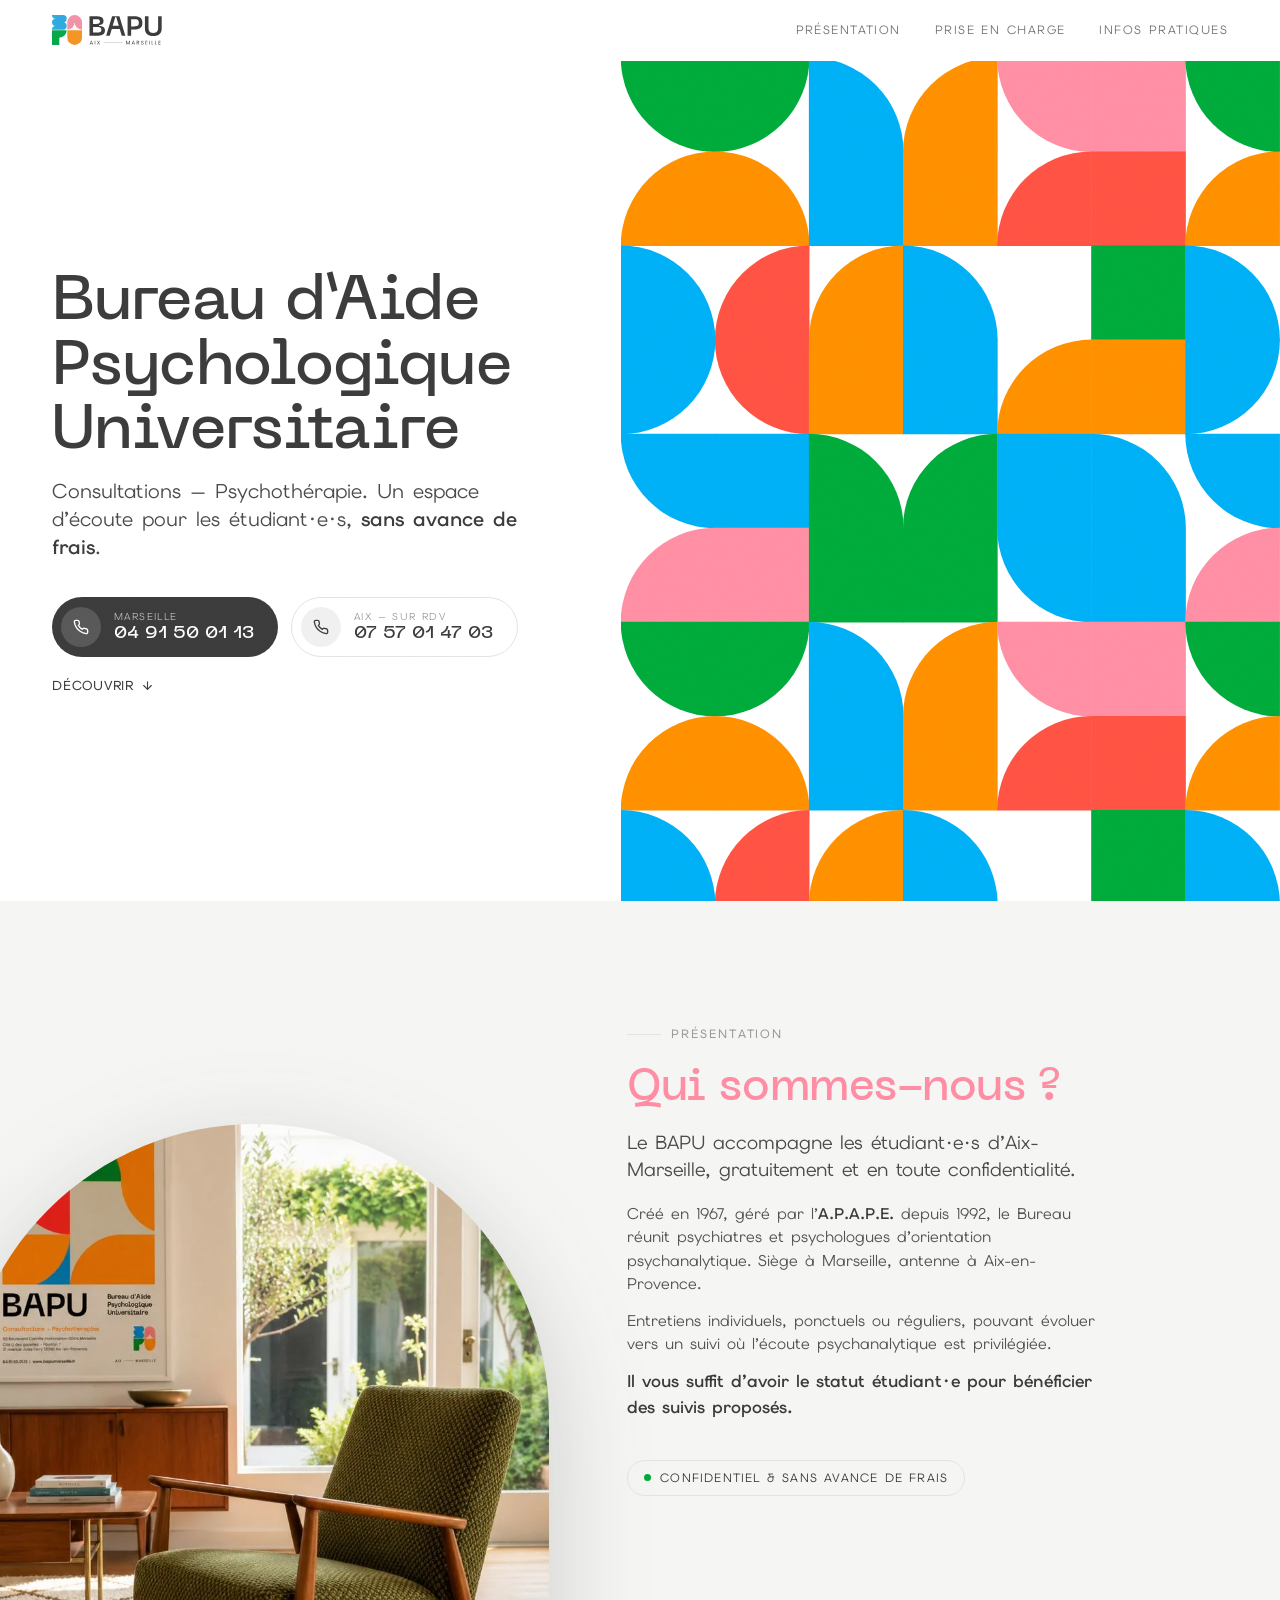
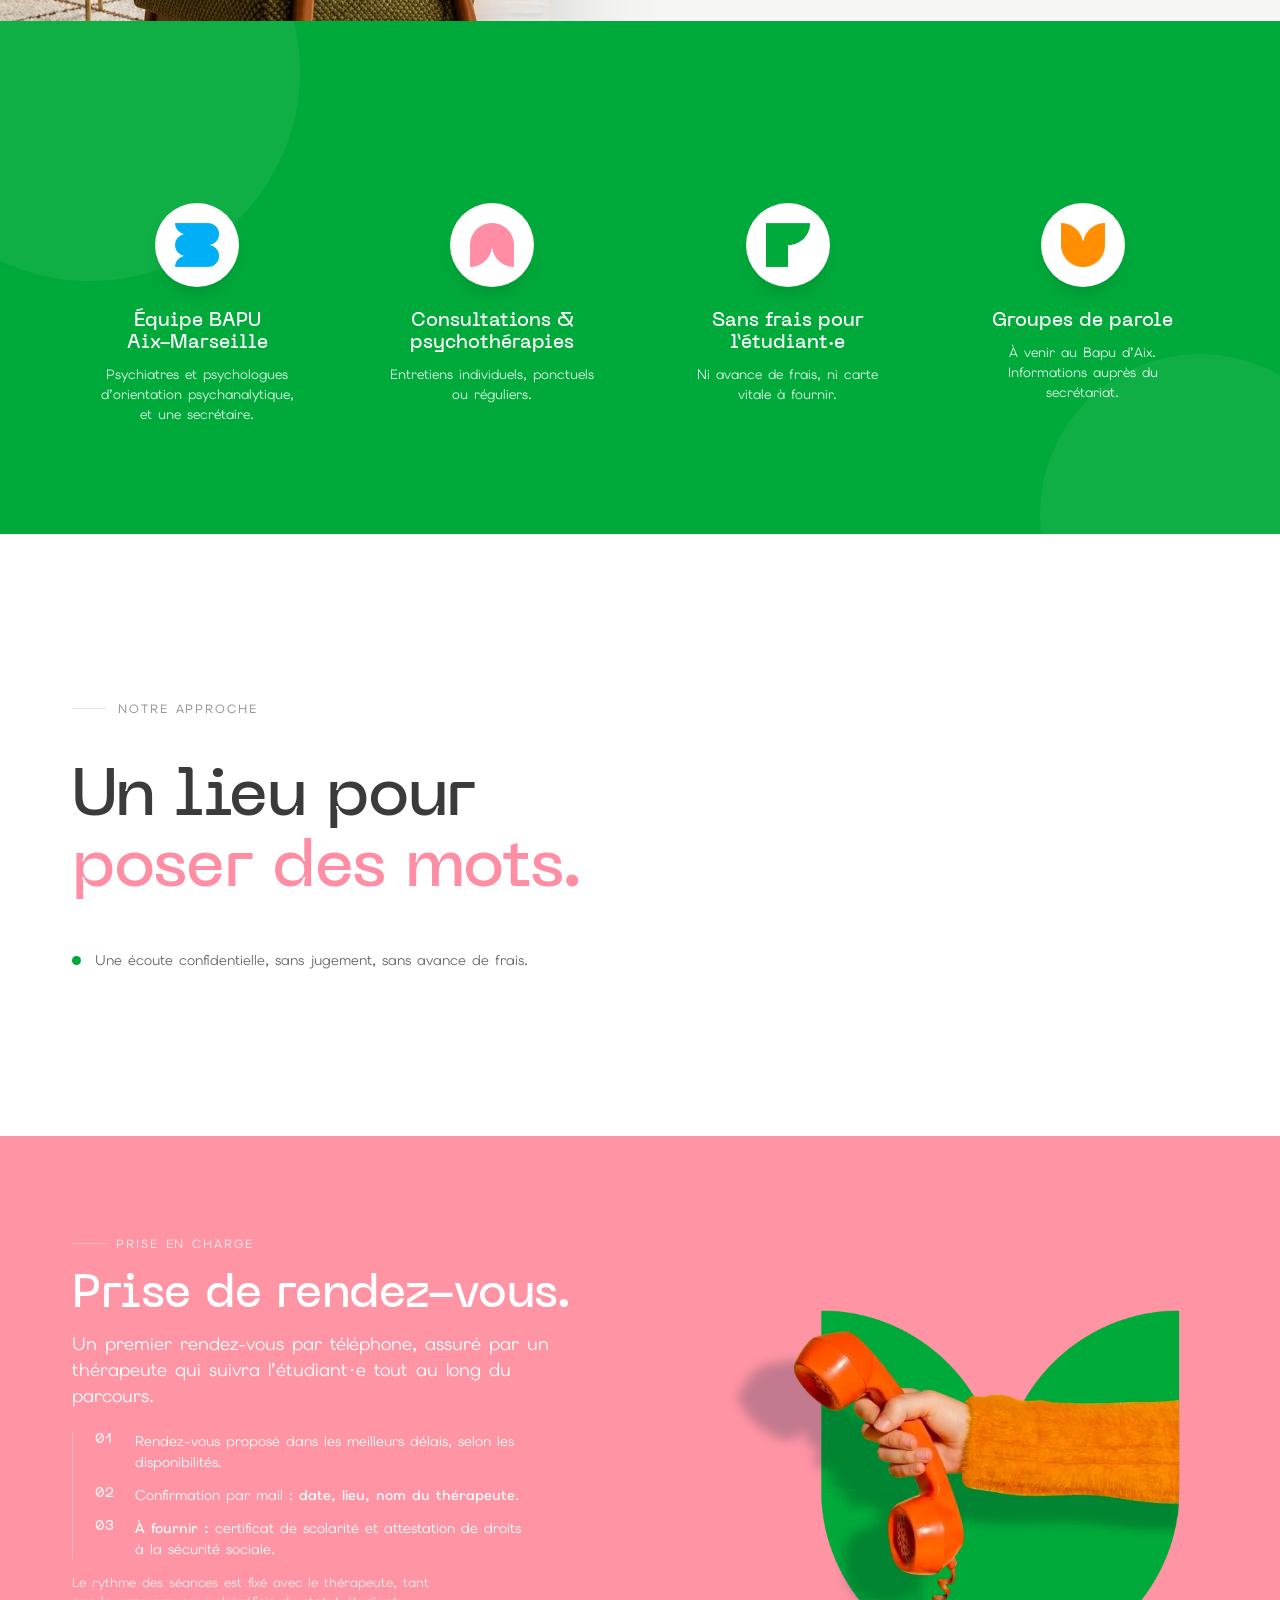
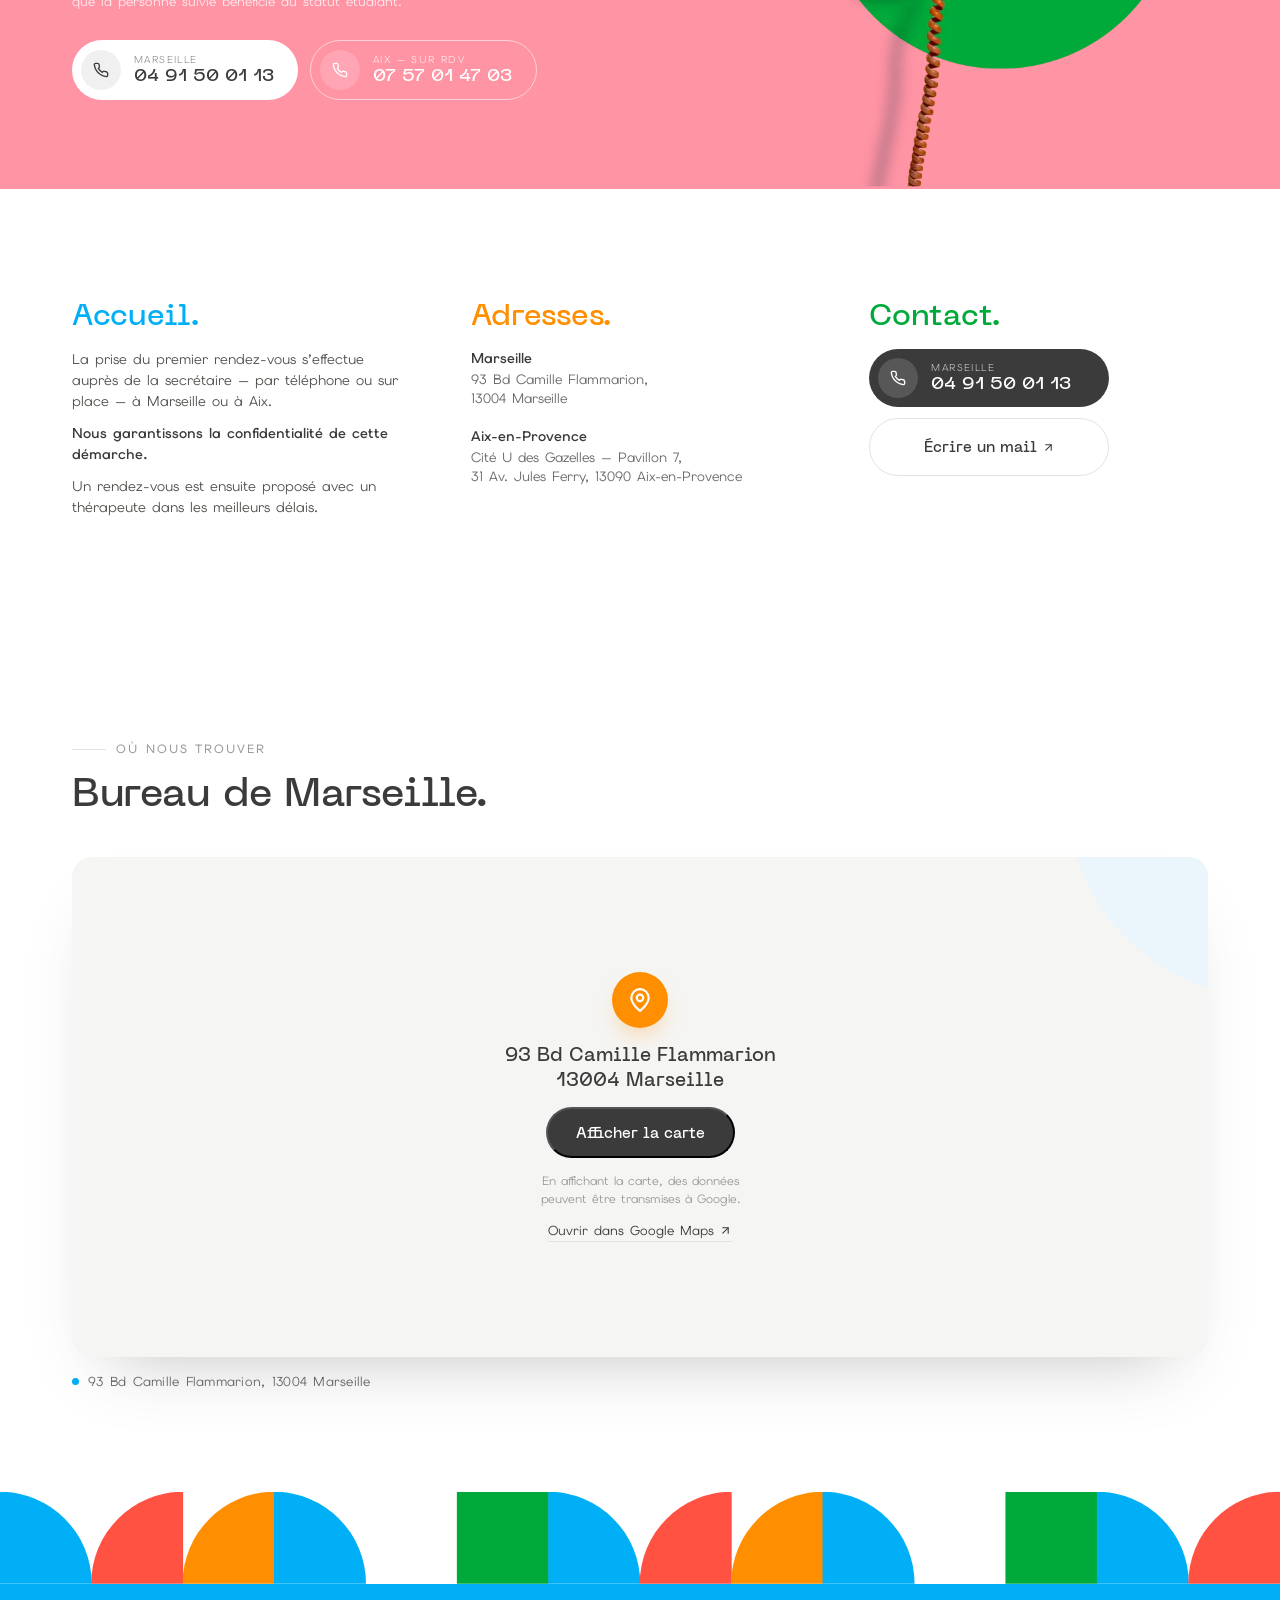
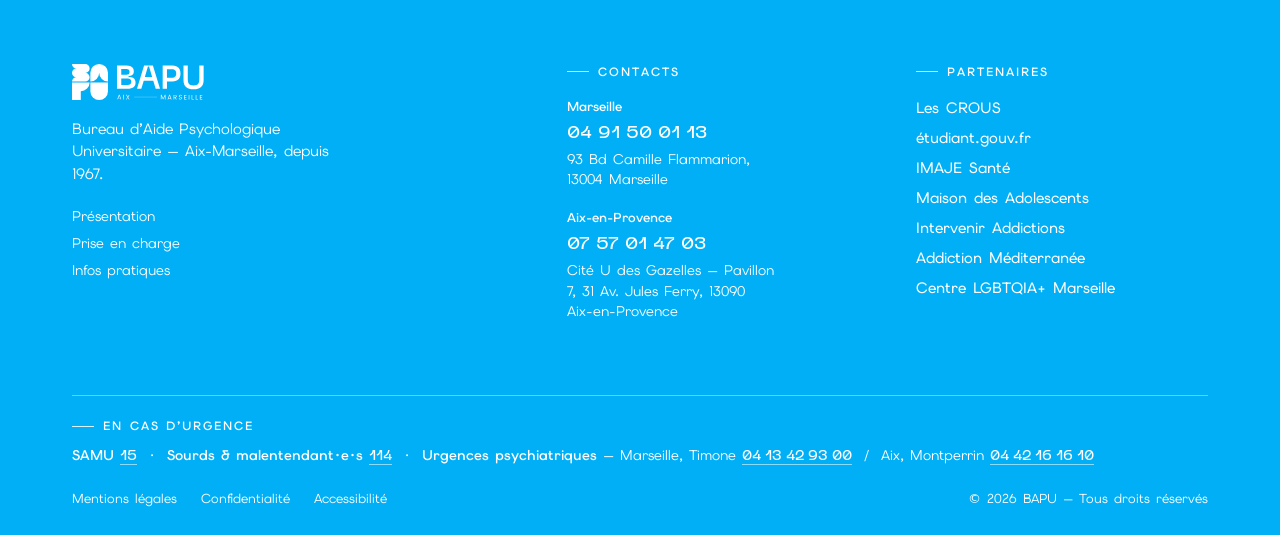
==== index.html @ a09cf0dd "style(pictos): grille 2×2 sous 520 px (cercles 64 px, titres 16 px) + « Aix-Marseille » insécable Se" ====
<!DOCTYPE html><html lang=fr><head><meta charset=utf-8>
<script>
  // Gestion du token d'invitation Netlify Identity
  if (window.location.hash && window.location.hash.includes('invite_token')) {
    window.location.href = '/admin' + window.location.hash;
  }
  if (window.location.hash && window.location.hash.includes('recovery_token')) {
    window.location.href = '/admin' + window.location.hash;
  }
</script>
<meta name=viewport content='width=device-width,initial-scale=1,viewport-fit=cover'><title>BAPU — Aix-Marseille</title><link rel="preload" href="fonts/neuemachina-inktrap-500.woff2" as="font" type="font/woff2" crossorigin><link rel="preload" href="fonts/elmssans-400.woff2" as="font" type="font/woff2" crossorigin><link rel="stylesheet" href="css/styles.css"></head><body>
<nav id="nav"><svg class="logo-svg" xmlns="http://www.w3.org/2000/svg" viewBox="0 0 455.82 124.63"><defs><style>.cls-1{fill:#f191a4;}.cls-2{fill:#2da9e1;}.cls-3{fill:#06a649;}.cls-4{fill:#f39323;}.cls-5{fill:#3b3b3b;}</style></defs><title>BAPU_LOGO COULEUR</title><g id="Calque_2" data-name="Calque 2"><g id="Calque_1-2" data-name="Calque 1"><path class="cls-1" d="M124.6,30.49a30.49,30.49,0,0,0-61,0h0c0,6,0,13,0,30.49A30.49,30.49,0,0,0,94.11,30.5,30.49,30.49,0,0,0,124.6,61c0-17.48,0-24.47,0-30.49Z"/><path class="cls-2" d="M15.24,61H45.72v0a15.22,15.22,0,0,0,.18-30.44A15.22,15.22,0,0,0,45.72.08H0A15.24,15.24,0,0,0,15.24,15.32,15.24,15.24,0,0,0,0,30.51H0v0H0A15.24,15.24,0,0,0,15.24,45.75,15.24,15.24,0,0,0,0,61H15.24"/><path class="cls-3" d="M30.45,63.65H0V94.08H0v30.43H30.47c0-6,0-13,0-30.38A30.49,30.49,0,0,0,60.94,63.65Z"/><path class="cls-4" d="M94.12,63.66H63.64V94.13h0a30.51,30.51,0,0,0,30.45,30.5h.05a30.51,30.51,0,0,0,30.45-30.5h0V63.66H94.12"/><path class="cls-5" d="M155.71,4.84h25.8c21.42,0,32.59,3.92,32.59,19.92,0,13.82-9.67,16-18.2,16.58v3.92c12.32.34,24.18,3.11,24.18,19.23C220.08,82.11,205,86,184.38,86H155.71ZM183,37.31c9.79,0,16.24-.81,16.24-9.79,0-9.44-6.45-9.79-16.24-9.79H170.57V37.31Zm2.88,35.81c12.09,0,19.35-.92,19.35-11.4,0-10.25-7.26-11.52-19.35-11.52H170.57V73.13Z"/><path class="cls-5" d="M281.35,57.7H248.41L240,86H225L249.57,4.84h30.52L304.73,86h-15Zm-3.92-12.9L266.72,8.64h-3.8L252.21,44.8Z"/><path class="cls-5" d="M375.67,32.48c0,23.38-14.62,27.87-35.12,27.87H328.8V86H313.94V4.84h26.6C361,4.84,375.67,9.33,375.67,32.48Zm-14.86,0c0-13-7.37-14.74-19.46-14.74H328.8V47.45h12.55C353.44,47.45,360.81,45.72,360.81,32.48Z"/><path class="cls-5" d="M386,4.84h14.86V50.33c0,15.32,3.11,24,20,24s20-8.64,20-24V4.84h14.86v51c0,20.27-11.63,31.32-34.89,31.32S386,76.12,386,55.85Z"/><path class="cls-5" d="M168.28,122.46,167.07,119l-7,0-1.24,3.44h-2.11l5.79-15.68h2.27l5.61,15.74Zm-7.59-5.11,5.8,0-2.86-8.13Z"/><path class="cls-5" d="M177.64,122.51l.08-15.71h2.06l-.08,15.71Z"/><path class="cls-5" d="M199.16,106.91l-4.89,7.84,4.79,7.87H196.8L193,116.4l-3.63,6.17h-2.29l4.89-7.84-4.81-7.87h2.29l3.8,6.23,3.64-6.19Z"/><path class="cls-5" d="M323.71,106.78l-.08,15.71h-2.09l.06-11.45-5.31,11.42H315L309.73,111l-.06,11.45h-2.06l.08-15.71h2.11l5.85,12.9,6-12.84Z"/><path class="cls-5" d="M342.4,122.58l-1.21-3.45-7,0L333,122.53h-2.11l5.79-15.68h2.27l5.61,15.74Zm-7.59-5.11,5.8,0-2.86-8.13Z"/><path class="cls-5" d="M353.86,116.15l0,6.48h-2.06l.08-15.71,5.1,0a5.75,5.75,0,0,1,4,1.31,4.15,4.15,0,0,1,1.38,3.17,4.77,4.77,0,0,1-1,3.11,4.72,4.72,0,0,1-3.07,1.55l4.3,6.59H360l-4.09-6.5Zm0-7.57,0,5.94h3a3.57,3.57,0,0,0,2.53-.77,2.86,2.86,0,0,0,.84-2.18q0-3-3.34-3Z"/><path class="cls-5" d="M372,111.21a2.14,2.14,0,0,0,.47,1.43,2.82,2.82,0,0,0,1.22.84,13.52,13.52,0,0,0,1.66.49q.92.21,1.83.47a8.15,8.15,0,0,1,1.66.68,3.18,3.18,0,0,1,1.22,1.23,3.94,3.94,0,0,1,.46,2,4.31,4.31,0,0,1-1.42,3.19,5.23,5.23,0,0,1-3.8,1.34,6.4,6.4,0,0,1-3.88-1.12,3.51,3.51,0,0,1-1.48-3h2.2a2.46,2.46,0,0,0,.84,1.73,3.36,3.36,0,0,0,2.25.67,3.5,3.5,0,0,0,2.38-.76,2.33,2.33,0,0,0,.89-1.8,2.38,2.38,0,0,0-.47-1.59,2.86,2.86,0,0,0-1.22-.83,12.35,12.35,0,0,0-1.67-.47c-.61-.13-1.22-.29-1.83-.47a8.2,8.2,0,0,1-1.66-.7,3.23,3.23,0,0,1-1.22-1.25,4.44,4.44,0,0,1,1-5.25,5.48,5.48,0,0,1,3.7-1.19,5.73,5.73,0,0,1,3.62,1.07,4.1,4.1,0,0,1,1.54,2.92H378a2.33,2.33,0,0,0-.87-1.59,3.17,3.17,0,0,0-2.1-.67,3.36,3.36,0,0,0-2.17.66A2.35,2.35,0,0,0,372,111.21Z"/><path class="cls-5" d="M396.52,107.14v1.63l-6.25,0,0,5.35,5.58,0v1.61l-5.58,0,0,5.49,6.25,0v1.63l-8.32,0,.08-15.71Z"/><path class="cls-5" d="M404.1,122.88l.08-15.71h2.06l-.08,15.71Z"/><path class="cls-5" d="M414.17,107.23h2.06l-.07,14.12,5.51,0V123l-7.57,0Z"/><path class="cls-5" d="M428.43,107.3h2.06l-.07,14.12,5.51,0V123l-7.57,0Z"/><path class="cls-5" d="M451,107.41V109l-6.25,0,0,5.35,5.58,0V116l-5.58,0,0,5.49,6.25,0v1.63l-8.32,0,.08-15.71Z"/><rect class="cls-5" x="215.09" y="113.91" width="79.32" height="0.78"/></g></g></svg>
 <div class="nav-links"><a href="#presentation">Présentation</a><a href="#rdv">Prise en charge</a><a href="#infos">Infos pratiques</a></div>
<button class="nav-burger" id="navBurger" type="button" aria-expanded="false" aria-controls="mnav" aria-label="Ouvrir le menu"><span></span><span></span><span></span></button>
</nav>
<div class="mnav" id="mnav" hidden>
 <div class="mnav-fond" data-mnav-close></div>
 <div class="mnav-panel" role="dialog" aria-modal="true" aria-label="Menu">
  <span class="mnav-quart" aria-hidden="true"></span>
  <div class="mnav-top"><span class="mnav-over">Menu</span><button class="mnav-x" type="button" data-mnav-close aria-label="Fermer le menu"><svg viewBox="0 0 24 24" fill="none" stroke="currentColor" stroke-width="2" stroke-linecap="round"><line x1="6" y1="6" x2="18" y2="18"/><line x1="18" y1="6" x2="6" y2="18"/></svg></button></div>
  <ul class="mnav-liens">
   <li><a href="#presentation"><span class="n">01</span>Présentation</a></li>
   <li><a href="#rdv"><span class="n">02</span>Prise en charge</a></li>
   <li><a href="#infos"><span class="n">03</span>Infos pratiques</a></li>
  </ul>
  <div class="mnav-appel">
   <p class="mnav-label">Prendre rendez-vous</p>
   <a class="cta callA inv cms-tellink-marseille" href="tel:+33491500113"><span class="pas"><svg viewBox="0 0 24 24" fill="none" stroke="currentColor" stroke-width="2" stroke-linecap="round" stroke-linejoin="round"><path d="M22 16.9v3a2 2 0 0 1-2.2 2 19.8 19.8 0 0 1-8.6-3.1 19.5 19.5 0 0 1-6-6A19.8 19.8 0 0 1 2 4.2 2 2 0 0 1 4 2h3a2 2 0 0 1 2 1.7c.1.9.3 1.8.6 2.6a2 2 0 0 1-.5 2.1L8 9.6a16 16 0 0 0 6 6l1.2-1.2a2 2 0 0 1 2.1-.4c.8.3 1.7.5 2.6.6a2 2 0 0 1 1.7 2Z"/></svg></span><span class="t"><span class="lab">Marseille</span><span class="num cms-tel-marseille">04 91 50 01 13</span></span></a>
   <a class="cta callA out cms-tellink-aix" href="tel:+33757014703"><span class="pas"><svg viewBox="0 0 24 24" fill="none" stroke="currentColor" stroke-width="2" stroke-linecap="round" stroke-linejoin="round"><path d="M22 16.9v3a2 2 0 0 1-2.2 2 19.8 19.8 0 0 1-8.6-3.1 19.5 19.5 0 0 1-6-6A19.8 19.8 0 0 1 2 4.2 2 2 0 0 1 4 2h3a2 2 0 0 1 2 1.7c.1.9.3 1.8.6 2.6a2 2 0 0 1-.5 2.1L8 9.6a16 16 0 0 0 6 6l1.2-1.2a2 2 0 0 1 2.1-.4c.8.3 1.7.5 2.6.6a2 2 0 0 1 1.7 2Z"/></svg></span><span class="t"><span class="lab">Aix — sur RDV</span><span class="num cms-tel-aix">07 57 01 47 03</span></span></a>
  </div>
  <a class="mnav-urg" href="#urgences">Une urgence ? Voir les numéros utiles</a>
 </div>
</div>
<header class="hero">
 <div class="hero-left">
  <h1>Bureau d’Aide Psychologique Universitaire</h1>
  <p class="lead">Consultations — Psychothérapie. Un espace d’écoute pour les étudiant·e·s, <b>sans avance de frais</b>.</p>
  <div class="cta-row">
   <a class="cta callA cms-tellink-marseille" href="tel:+33491500113"><span class="pas"><svg viewBox="0 0 24 24" fill="none" stroke="currentColor" stroke-width="2" stroke-linecap="round" stroke-linejoin="round"><path d="M22 16.9v3a2 2 0 0 1-2.2 2 19.8 19.8 0 0 1-8.6-3.1 19.5 19.5 0 0 1-6-6A19.8 19.8 0 0 1 2 4.2 2 2 0 0 1 4 2h3a2 2 0 0 1 2 1.7c.1.9.3 1.8.6 2.6a2 2 0 0 1-.5 2.1L8 9.6a16 16 0 0 0 6 6l1.2-1.2a2 2 0 0 1 2.1-.4c.8.3 1.7.5 2.6.6a2 2 0 0 1 1.7 2Z"/></svg></span><span class="t"><span class="lab">Marseille</span><span class="num cms-tel-marseille">04 91 50 01 13</span></span></a>
   <a class="cta callA outd cms-tellink-aix" href="tel:+33757014703"><span class="pas"><svg viewBox="0 0 24 24" fill="none" stroke="currentColor" stroke-width="2" stroke-linecap="round" stroke-linejoin="round"><path d="M22 16.9v3a2 2 0 0 1-2.2 2 19.8 19.8 0 0 1-8.6-3.1 19.5 19.5 0 0 1-6-6A19.8 19.8 0 0 1 2 4.2 2 2 0 0 1 4 2h3a2 2 0 0 1 2 1.7c.1.9.3 1.8.6 2.6a2 2 0 0 1-.5 2.1L8 9.6a16 16 0 0 0 6 6l1.2-1.2a2 2 0 0 1 2.1-.4c.8.3 1.7.5 2.6.6a2 2 0 0 1 1.7 2Z"/></svg></span><span class="t"><span class="lab">Aix — sur RDV</span><span class="num cms-tel-aix">07 57 01 47 03</span></span></a>
  </div>
  <a class="lnk" href="#presentation" style="margin-top:20px">Découvrir<svg class="iarr" viewBox="0 0 24 24" fill="none" stroke="currentColor" stroke-width="2" stroke-linecap="round" stroke-linejoin="round"><line x1="12" y1="5" x2="12" y2="19"/><polyline points="19 12 12 19 5 12"/></svg></a>
 </div>
 <div class="hero-panel" id="hero-panel"><svg id="hero-grid" preserveAspectRatio="xMinYMid slice" shape-rendering="geometricPrecision" aria-hidden="true"></svg></div>
</header>

<section class="qsn" id="presentation">
 <div class="amedia"><picture><source type="image/webp" srcset="img/salle-consultation.webp"><img class="achair" src="img/salle-consultation.jpg" alt="Salle de consultation du BAPU — fauteuil et affiche"></picture></div>
 <div class="acontent">
  <div class="eyebrow">Présentation</div>
  <h2 class="qh">Qui sommes-nous&nbsp;?</h2>
  <p class="chapo">Le BAPU accompagne les étudiant·e·s d’Aix-Marseille, gratuitement et en toute confidentialité.</p>
  <div class="body">
   <p>Créé en 1967, géré par l’<strong>A.P.A.P.E.</strong> depuis 1992, le Bureau réunit psychiatres et psychologues d’orientation psychanalytique. Siège à Marseille, antenne à Aix-en-Provence.</p>
   <p>Entretiens individuels, ponctuels ou réguliers, pouvant évoluer vers un suivi où l’écoute psychanalytique est privilégiée.</p>
   <p class="kicker">Il vous suffit d’avoir le statut étudiant·e pour bénéficier des suivis proposés.</p>
  </div>
  <div class="tag"><span class="dot"></span>Confidentiel &amp; sans avance de frais</div>
 </div>
</section>

<section class="pictos">
 <div class="bgshape" style="width:420px;height:420px;top:-160px;left:-120px"></div>
 <div class="bgshape" style="width:320px;height:320px;bottom:-140px;right:-80px"></div>
 <div class="wrap">
  <div class="overline">L’accompagnement BAPU</div>
  <div class="pgrid">
   <div class="picto"><div class="ico"><picture><source type="image/webp" srcset="img/picto-b.webp"><img src="img/picto-b.png" alt="B" loading="lazy" decoding="async"></picture></div><h3>Équipe BAPU <span style="white-space:nowrap">Aix-Marseille</span></h3><p>Psychiatres et psychologues d’orientation psychanalytique, et une secrétaire.</p></div>
   <div class="picto"><div class="ico"><picture><source type="image/webp" srcset="img/picto-a.webp"><img src="img/picto-a.png" alt="A" loading="lazy" decoding="async"></picture></div><h3>Consultations &amp; psychothérapies</h3><p>Entretiens individuels, ponctuels ou réguliers.</p></div>
   <div class="picto"><div class="ico"><picture><source type="image/webp" srcset="img/picto-p.webp"><img src="img/picto-p.png" alt="P" loading="lazy" decoding="async"></picture></div><h3>Sans frais pour l’étudiant·e</h3><p>Ni avance de frais, ni carte vitale à fournir.</p></div>
   <div class="picto"><div class="ico"><picture><source type="image/webp" srcset="img/picto-u.webp"><img src="img/picto-u.png" alt="U" loading="lazy" decoding="async"></picture></div><h3>Groupes de parole</h3><p>À venir au Bapu d’Aix. Informations auprès du secrétariat.</p></div>
  </div>
 </div>
</section>

<section class="mani"><div class="wrap">
 <div class="overline">Notre approche</div>
 <p class="phrase">Un lieu pour<br><span class="rot">poser des mots.</span></p>
 <div class="sig"><span class="dot"></span>Une écoute confidentielle, sans jugement, sans avance de frais.</div>
</div></section>

<section class="rdv" id="rdv"><div class="wrap in">
 <div class="rdv-text">
  <div class="overline">Prise en charge</div>
  <h2>Prise de rendez-vous.</h2>
  <p class="chapo">Un premier rendez-vous par téléphone, assuré par un thérapeute qui suivra l’étudiant·e tout au long du parcours.</p>
  <ul class="steps">
   <li>Rendez-vous proposé dans les meilleurs délais, selon les disponibilités.</li>
   <li>Confirmation par mail : <b>date, lieu, nom du thérapeute</b>.</li>
   <li><b>À fournir :</b> certificat de scolarité et attestation de droits à la sécurité sociale.</li>
  </ul>
  <p class="fine">Le rythme des séances est fixé avec le thérapeute, tant que la personne suivie bénéficie du statut étudiant.</p>
  <div class="calls">
   <a class="cta callA inv cms-tellink-marseille" href="tel:+33491500113"><span class="pas"><svg viewBox="0 0 24 24" fill="none" stroke="currentColor" stroke-width="2" stroke-linecap="round" stroke-linejoin="round"><path d="M22 16.9v3a2 2 0 0 1-2.2 2 19.8 19.8 0 0 1-8.6-3.1 19.5 19.5 0 0 1-6-6A19.8 19.8 0 0 1 2 4.2 2 2 0 0 1 4 2h3a2 2 0 0 1 2 1.7c.1.9.3 1.8.6 2.6a2 2 0 0 1-.5 2.1L8 9.6a16 16 0 0 0 6 6l1.2-1.2a2 2 0 0 1 2.1-.4c.8.3 1.7.5 2.6.6a2 2 0 0 1 1.7 2Z"/></svg></span><span class="t"><span class="lab">Marseille</span><span class="num cms-tel-marseille">04 91 50 01 13</span></span></a>
   <a class="cta callA out cms-tellink-aix" href="tel:+33757014703"><span class="pas"><svg viewBox="0 0 24 24" fill="none" stroke="currentColor" stroke-width="2" stroke-linecap="round" stroke-linejoin="round"><path d="M22 16.9v3a2 2 0 0 1-2.2 2 19.8 19.8 0 0 1-8.6-3.1 19.5 19.5 0 0 1-6-6A19.8 19.8 0 0 1 2 4.2 2 2 0 0 1 4 2h3a2 2 0 0 1 2 1.7c.1.9.3 1.8.6 2.6a2 2 0 0 1-.5 2.1L8 9.6a16 16 0 0 0 6 6l1.2-1.2a2 2 0 0 1 2.1-.4c.8.3 1.7.5 2.6.6a2 2 0 0 1 1.7 2Z"/></svg></span><span class="t"><span class="lab">Aix — sur RDV</span><span class="num cms-tel-aix">07 57 01 47 03</span></span></a>
  </div>
 </div>
 <div class="rdv-visual">
  <picture><source type="image/webp" srcset="img/rdv-telephone.webp"><img class="tel-img" src="img/rdv-telephone.png" alt="Prise de rendez-vous par téléphone" loading="lazy" decoding="async"></picture>
 </div>
</div></section>

<section class="infos" id="infos"><div class="wrap"><div class="icols">
 <div class="c1" id="cms-texte-accueil"><h3>Accueil.</h3><p>La prise du premier rendez-vous s’effectue auprès de la secrétaire — par téléphone ou sur place — à Marseille ou à Aix.</p><p><strong>Nous garantissons la confidentialité de cette démarche.</strong></p><p>Un rendez-vous est ensuite proposé avec un thérapeute dans les meilleurs délais.</p></div>
 <div class="c2"><h3>Adresses.</h3><div class="addr"><div class="t">Marseille</div><div class="d cms-adr-marseille">93 Bd Camille Flammarion,<br>13004 Marseille</div></div><div class="addr"><div class="t">Aix-en-Provence</div><div class="d cms-adr-aix">Cité U des Gazelles — Pavillon 7,<br>31 Av. Jules Ferry, 13090 Aix-en-Provence</div></div></div>
 <div class="c3"><h3>Contact.</h3><div class="contact-btns"><a class="cta callA cms-tellink-marseille" href="tel:+33491500113"><span class="pas"><svg viewBox="0 0 24 24" fill="none" stroke="currentColor" stroke-width="2" stroke-linecap="round" stroke-linejoin="round"><path d="M22 16.9v3a2 2 0 0 1-2.2 2 19.8 19.8 0 0 1-8.6-3.1 19.5 19.5 0 0 1-6-6A19.8 19.8 0 0 1 2 4.2 2 2 0 0 1 4 2h3a2 2 0 0 1 2 1.7c.1.9.3 1.8.6 2.6a2 2 0 0 1-.5 2.1L8 9.6a16 16 0 0 0 6 6l1.2-1.2a2 2 0 0 1 2.1-.4c.8.3 1.7.5 2.6.6a2 2 0 0 1 1.7 2Z"/></svg></span><span class="t"><span class="lab">Marseille</span><span class="num cms-tel-marseille">04 91 50 01 13</span></span></a><a class="cta sec2" href="mailto:contact@bapu-marseille.fr" style="justify-content:center"><span class="fill"></span><span>Écrire un mail <svg class="iarr" viewBox="0 0 24 24" fill="none" stroke="currentColor" stroke-width="2" stroke-linecap="round" stroke-linejoin="round"><line x1="7" y1="17" x2="17" y2="7"/><polyline points="7 7 17 7 17 17"/></svg></span></a></div></div>
</div></div></section>

<section class="mapsec"><div class="wrap"><div class="overline">Où nous trouver</div><h2>Bureau de Marseille.</h2><div class="mapwrap"><div class="map-ph" id="mapPh">
 <span class="map-quart" aria-hidden="true"></span>
 <div class="map-ph-in">
  <span class="map-pin" aria-hidden="true"><svg viewBox="0 0 24 24" fill="none" stroke="currentColor" stroke-width="2" stroke-linecap="round" stroke-linejoin="round"><path d="M20 10c0 6-8 12-8 12s-8-6-8-12a8 8 0 0 1 16 0Z"/><circle cx="12" cy="10" r="3"/></svg></span>
  <p class="map-ph-addr">93 Bd Camille Flammarion<br>13004 Marseille</p>
  <button class="cta act map-load" type="button" id="mapLoad" data-embed="https://maps.google.com/maps?q=93%20Boulevard%20Camille%20Flammarion%2013004%20Marseille&t=&z=15&ie=UTF8&iwloc=&output=embed">Afficher la carte</button>
  <p class="map-note">En affichant la carte, des données peuvent être transmises à Google.</p>
  <a class="map-ext" href="https://www.google.com/maps/search/?api=1&query=93+Boulevard+Camille+Flammarion+13004+Marseille" target="_blank" rel="noopener">Ouvrir dans Google Maps <svg class="iarr" viewBox="0 0 24 24" fill="none" stroke="currentColor" stroke-width="2" stroke-linecap="round" stroke-linejoin="round"><line x1="7" y1="17" x2="17" y2="7"/><polyline points="7 7 17 7 17 17"/></svg></a>
 </div>
</div></div><p class="mapaddr">93 Bd Camille Flammarion, 13004 Marseille</p></div></section>

<div class="strip"><svg id="band1" preserveAspectRatio="xMidYMid slice" shape-rendering="geometricPrecision" aria-hidden="true"></svg></div>

<footer>
 <div class="wrap">
  <div class="fgrid">
   <div class="fcol fbrand">
    <svg class="logo-white" xmlns="http://www.w3.org/2000/svg" viewBox="0 0 455.82 124.63"><defs><style>.logo-white .cls-1{fill:#fff;}</style></defs><title>BAPU_LOGO BLANC</title><g id="Calque_2" data-name="Calque 2"><g id="Calque_1-2" data-name="Calque 1"><path class="cls-1" d="M124.6,30.49a30.49,30.49,0,0,0-61,0h0c0,6,0,13,0,30.49A30.49,30.49,0,0,0,94.11,30.5,30.49,30.49,0,0,0,124.6,61c0-17.48,0-24.47,0-30.49Z"/><path class="cls-1" d="M15.24,61H45.72v0a15.22,15.22,0,0,0,.18-30.44A15.22,15.22,0,0,0,45.72.08H0A15.24,15.24,0,0,0,15.24,15.32,15.24,15.24,0,0,0,0,30.51H0v0H0A15.24,15.24,0,0,0,15.24,45.75,15.24,15.24,0,0,0,0,61H15.24"/><path class="cls-1" d="M30.45,63.65H0V94.08H0v30.43H30.47c0-6,0-13,0-30.38A30.49,30.49,0,0,0,60.94,63.65Z"/><path class="cls-1" d="M94.12,63.66H63.64V94.13h0a30.51,30.51,0,0,0,30.45,30.5h.05a30.51,30.51,0,0,0,30.45-30.5h0V63.66H94.12"/><path class="cls-1" d="M155.71,4.84h25.8c21.42,0,32.59,3.92,32.59,19.92,0,13.82-9.67,16-18.2,16.58v3.92c12.32.34,24.18,3.11,24.18,19.23C220.08,82.11,205,86,184.38,86H155.71ZM183,37.31c9.79,0,16.24-.81,16.24-9.79,0-9.44-6.45-9.79-16.24-9.79H170.57V37.31Zm2.88,35.81c12.09,0,19.35-.92,19.35-11.4,0-10.25-7.26-11.52-19.35-11.52H170.57V73.13Z"/><path class="cls-1" d="M281.35,57.7H248.41L240,86H225L249.57,4.84h30.52L304.73,86h-15Zm-3.92-12.9L266.72,8.64h-3.8L252.21,44.8Z"/><path class="cls-1" d="M375.67,32.48c0,23.38-14.62,27.87-35.12,27.87H328.8V86H313.94V4.84h26.6C361,4.84,375.67,9.33,375.67,32.48Zm-14.86,0c0-13-7.37-14.74-19.46-14.74H328.8V47.45h12.55C353.44,47.45,360.81,45.72,360.81,32.48Z"/><path class="cls-1" d="M386,4.84h14.86V50.33c0,15.32,3.11,24,20,24s20-8.64,20-24V4.84h14.86v51c0,20.27-11.63,31.32-34.89,31.32S386,76.12,386,55.85Z"/><path class="cls-1" d="M168.28,122.46,167.07,119l-7,0-1.24,3.44h-2.11l5.79-15.68h2.27l5.61,15.74Zm-7.59-5.11,5.8,0-2.86-8.13Z"/><path class="cls-1" d="M177.64,122.51l.08-15.71h2.06l-.08,15.71Z"/><path class="cls-1" d="M199.16,106.91l-4.89,7.84,4.79,7.87H196.8L193,116.4l-3.63,6.17h-2.29l4.89-7.84-4.81-7.87h2.29l3.8,6.23,3.64-6.19Z"/><path class="cls-1" d="M323.71,106.78l-.08,15.71h-2.09l.06-11.45-5.31,11.42H315L309.73,111l-.06,11.45h-2.06l.08-15.71h2.11l5.85,12.9,6-12.84Z"/><path class="cls-1" d="M342.4,122.58l-1.21-3.45-7,0L333,122.53h-2.11l5.79-15.68h2.27l5.61,15.74Zm-7.59-5.11,5.8,0-2.86-8.13Z"/><path class="cls-1" d="M353.86,116.15l0,6.48h-2.06l.08-15.71,5.1,0a5.75,5.75,0,0,1,4,1.31,4.15,4.15,0,0,1,1.38,3.17,4.77,4.77,0,0,1-1,3.11,4.72,4.72,0,0,1-3.07,1.55l4.3,6.59H360l-4.09-6.5Zm0-7.57,0,5.94h3a3.57,3.57,0,0,0,2.53-.77,2.86,2.86,0,0,0,.84-2.18q0-3-3.34-3Z"/><path class="cls-1" d="M372,111.21a2.14,2.14,0,0,0,.47,1.43,2.82,2.82,0,0,0,1.22.84,13.52,13.52,0,0,0,1.66.49q.92.21,1.83.47a8.15,8.15,0,0,1,1.66.68,3.18,3.18,0,0,1,1.22,1.23,3.94,3.94,0,0,1,.46,2,4.31,4.31,0,0,1-1.42,3.19,5.23,5.23,0,0,1-3.8,1.34,6.4,6.4,0,0,1-3.88-1.12,3.51,3.51,0,0,1-1.48-3h2.2a2.46,2.46,0,0,0,.84,1.73,3.36,3.36,0,0,0,2.25.67,3.5,3.5,0,0,0,2.38-.76,2.33,2.33,0,0,0,.89-1.8,2.38,2.38,0,0,0-.47-1.59,2.86,2.86,0,0,0-1.22-.83,12.35,12.35,0,0,0-1.67-.47c-.61-.13-1.22-.29-1.83-.47a8.2,8.2,0,0,1-1.66-.7,3.23,3.23,0,0,1-1.22-1.25,4.44,4.44,0,0,1,1-5.25,5.48,5.48,0,0,1,3.7-1.19,5.73,5.73,0,0,1,3.62,1.07,4.1,4.1,0,0,1,1.54,2.92H378a2.33,2.33,0,0,0-.87-1.59,3.17,3.17,0,0,0-2.1-.67,3.36,3.36,0,0,0-2.17.66A2.35,2.35,0,0,0,372,111.21Z"/><path class="cls-1" d="M396.52,107.14v1.63l-6.25,0,0,5.35,5.58,0v1.61l-5.58,0,0,5.49,6.25,0v1.63l-8.32,0,.08-15.71Z"/><path class="cls-1" d="M404.1,122.88l.08-15.71h2.06l-.08,15.71Z"/><path class="cls-1" d="M414.17,107.23h2.06l-.07,14.12,5.51,0V123l-7.57,0Z"/><path class="cls-1" d="M428.43,107.3h2.06l-.07,14.12,5.51,0V123l-7.57,0Z"/><path class="cls-1" d="M451,107.41V109l-6.25,0,0,5.35,5.58,0V116l-5.58,0,0,5.49,6.25,0v1.63l-8.32,0,.08-15.71Z"/><rect class="cls-1" x="215.09" y="113.91" width="79.32" height="0.78"/></g></g></svg>
    <p class="fid">Bureau d’Aide Psychologique Universitaire — Aix-Marseille, depuis 1967.</p>
    <nav class="fmap" aria-label="Plan du site">
     <a href="#presentation">Présentation</a>
     <a href="#rdv">Prise en charge</a>
     <a href="#infos">Infos pratiques</a>
    </nav>
   </div>
   <div class="fcol">
    <div class="flabel">Contacts</div>
    <div class="fcontact">
     <div class="fplace">Marseille</div>
     <a class="ftel cms-tel-marseille cms-tellink-marseille" href="tel:+33491500113">04 91 50 01 13</a>
     <p class="faddr cms-adrl-marseille">93 Bd Camille Flammarion, 13004 Marseille</p>
    </div>
    <div class="fcontact">
     <div class="fplace">Aix-en-Provence</div>
     <a class="ftel cms-tel-aix cms-tellink-aix" href="tel:+33757014703">07 57 01 47 03</a>
     <p class="faddr cms-adrl-aix">Cité U des Gazelles — Pavillon 7, 31 Av. Jules Ferry, 13090 Aix-en-Provence</p>
    </div>
   </div>
   <div class="fcol">
    <div class="flabel">Partenaires</div>
    <ul class="fpartners">
     <li><a href="https://www.lescrous.fr/" target="_blank" rel="noopener">Les CROUS</a></li>
     <li><a href="https://www.etudiant.gouv.fr/fr" target="_blank" rel="noopener">étudiant.gouv.fr</a></li>
     <li><a href="https://www.imajesante.fr/" target="_blank" rel="noopener">IMAJE Santé</a></li>
     <li><a href="https://mda13nord.fr/" target="_blank" rel="noopener">Maison des Adolescents</a></li>
     <li><a href="https://intervenir-addictions.fr/" target="_blank" rel="noopener">Intervenir Addictions</a></li>
     <li><a href="https://www.addiction-mediterranee.fr/" target="_blank" rel="noopener">Addiction Méditerranée</a></li>
     <li><a href="https://centrelgbtqiamarseille.org/" target="_blank" rel="noopener">Centre LGBTQIA+ Marseille</a></li>
    </ul>
   </div>
  </div>
  <div class="frule"></div>
  <div class="furg" id="urgences">
   <div class="flabel">En cas d’urgence</div>
   <p class="furg-line"><strong>SAMU</strong> <a href="tel:15">15</a> &nbsp;·&nbsp; <strong>Sourds &amp; malentendant·e·s</strong> <a href="tel:114">114</a> &nbsp;·&nbsp; <strong>Urgences psychiatriques</strong> — Marseille, Timone <a href="tel:+33413429300">04 13 42 93 00</a> &nbsp;/&nbsp; Aix, Montperrin <a href="tel:+33442161610">04 42 16 16 10</a></p>
  </div>
  <div class="fbottom">
   <div class="flinks"><a href="mentions-legales.html">Mentions légales</a><a href="politique-de-confidentialite.html">Confidentialité</a><a href="#">Accessibilité</a></div>
   <div class="fcopy">© 2026 BAPU — Tous droits réservés</div>
  </div>
 </div>
</footer>

<div class="info-pop" id="infoPop" role="dialog" aria-modal="true" aria-labelledby="infoTitre">
 <div class="info-overlay" data-close></div>
 <div class="info-card" data-lenis-prevent>
  <span class="info-quart" aria-hidden="true"></span>
  <button class="info-x" type="button" data-close aria-label="Fermer le message"><svg viewBox="0 0 24 24" fill="none" stroke="currentColor" stroke-width="2" stroke-linecap="round"><line x1="6" y1="6" x2="18" y2="18"/><line x1="18" y1="6" x2="6" y2="18"/></svg></button>
  <div class="info-over"><span class="info-dot" aria-hidden="true"></span><span id="infoLabel">Information</span></div>
  <h2 class="info-titre" id="infoTitre">Titre</h2>
  <p class="info-texte" id="infoTexte"></p>
  <div class="info-urg" id="infoUrg">
   <div class="urg-t">En cas d’urgence médicale ou psychiatrique</div>
   <ul class="urg-list">
    <li><span class="urg-name">Urgences · sourds et malentendant·e·s</span><span class="urg-nums"><a class="urg-num" href="tel:15">15</a> · <a class="urg-num" href="tel:114">114</a></span></li>
    <li><span class="urg-name">Marseille — Hôpital de la Timone</span><a class="urg-num" href="tel:+33413429300">04 13 42 93 00</a><span class="urg-adr">264 rue Saint-Pierre, 13005 — 24h/24, 7j/7</span></li>
    <li><span class="urg-name">Marseille — Hôpital Nord</span><a class="urg-num" href="tel:+33491964956">04 91 96 49 56</a><span class="urg-adr">Chemin des Bourrely, 13015</span></li>
    <li><span class="urg-name">Aix — Accueil soignant Montperrin</span><a class="urg-num" href="tel:+33442161610">04 42 16 16 10</a><span class="urg-adr">109 av. du Petit Barthélémy, 13100</span></li>
    <li><span class="urg-name">Aix — Centre hospitalier du Pays d’Aix</span><a class="urg-num" href="tel:+33442339026">04 42 33 90 26</a><span class="urg-adr">Avenue des Tamaris, 13100 — 24h/24, 7j/7</span></li>
   </ul>
   <p class="urg-fin">Vous pouvez aussi vous rapprocher de votre médecin traitant.</p>
  </div>
  <button class="cta act info-ok" type="button" data-close>J’ai compris</button>
 </div>
</div>
<div class="info-ban" id="infoBan" role="region" aria-label="Information importante">
 <div class="wrap info-ban-in">
  <span class="info-ban-dot" aria-hidden="true"></span>
  <span class="info-ban-txt"><strong id="infoBanTitre"></strong> <span id="infoBanTexte"></span></span>
  <a class="info-ban-link" href="#urgences">Voir les urgences <svg class="iarr" viewBox="0 0 24 24" fill="none" stroke="currentColor" stroke-width="2" stroke-linecap="round" stroke-linejoin="round"><line x1="5" y1="12" x2="19" y2="12"/><polyline points="12 5 19 12 12 19"/></svg></a>
  <button class="info-ban-x" type="button" data-close aria-label="Fermer le message"><svg viewBox="0 0 24 24" fill="none" stroke="currentColor" stroke-width="2" stroke-linecap="round"><line x1="6" y1="6" x2="18" y2="18"/><line x1="18" y1="6" x2="6" y2="18"/></svg></button>
 </div>
</div>
<script defer src="js/lenis.min.js"></script><script defer src="js/main.js"></script><script defer src="js/lelab-sante-loader.js"></script>
<div class="grain"></div></body></html>
---- css/styles.css ----
picture{display:contents}
@font-face{font-family:"NM";font-weight:400;font-display:swap;src:url(../fonts/neuemachina-400.woff2) format("woff2")}
@font-face{font-family:"NM";font-weight:500;font-display:swap;src:url(../fonts/neuemachina-500.woff2) format("woff2")}
@font-face{font-family:"NM";font-weight:700;font-display:swap;src:url(../fonts/neuemachina-700.woff2) format("woff2")}
@font-face{font-family:"NMI";font-weight:500;font-display:swap;src:url(../fonts/neuemachina-inktrap-500.woff2) format("woff2")}
@font-face{font-family:"Elms";font-weight:300;font-display:swap;src:url(../fonts/elmssans-300.woff2) format("woff2")}
@font-face{font-family:"Elms";font-weight:400;font-display:swap;src:url(../fonts/elmssans-400.woff2) format("woff2")}
@font-face{font-family:"Elms";font-weight:500;font-display:swap;src:url(../fonts/elmssans-500.woff2) format("woff2")}
@font-face{font-family:"Elms";font-weight:600;font-display:swap;src:url(../fonts/elmssans-600.woff2) format("woff2")}
@font-face{font-family:"Elms";font-weight:700;font-display:swap;src:url(../fonts/elmssans-700.woff2) format("woff2")}
:root{--v:#00AA3A;--b:#00AFF6;--o:#FF8F00;--r:#FF5243;--p:#FF8DA3;--ink:#3B3B3B;--paper:#fff;--bg:#F5F5F3;--pink:#FF94A4;--muted:#9A9A9A;--hair:#E4E3DF;
 --sans:"Elms",system-ui,-apple-system,"Helvetica Neue",Arial,sans-serif}
*{margin:0;padding:0;box-sizing:border-box}html{-webkit-text-size-adjust:100%;scroll-behavior:smooth}
/* Lenis (scroll doux) */
html.lenis,html.lenis body{height:auto}
.lenis.lenis-smooth{scroll-behavior:auto!important}
.lenis.lenis-smooth [data-lenis-prevent]{overscroll-behavior:contain}
.lenis.lenis-stopped{overflow:hidden}
.lenis.lenis-scrolling iframe{pointer-events:none}
body{background:var(--paper);color:var(--ink);font-family:var(--sans);-webkit-font-smoothing:antialiased;overflow-x:clip}
:where(a,button,input,textarea,select,summary,iframe,[tabindex]):focus-visible{outline:3px solid var(--ink);outline-offset:3px}
.wrap{max-width:1240px;margin:0 auto;padding-left:clamp(22px,5vw,52px);padding-right:clamp(22px,5vw,52px)}
h1,h2,h3{font-family:"NM";font-weight:500;letter-spacing:-.01em;line-height:1.04}
.eyebrow{display:flex;align-items:center;gap:10px;font-size:12px;font-weight:500;letter-spacing:.16em;text-transform:uppercase;color:var(--muted)}
.eyebrow::before{content:"";width:34px;height:1px;background:var(--hair)}
.eyebrow .idx{color:var(--ink)}.eyebrow .bar{height:1px;width:34px;background:var(--hair)}
nav{position:sticky;top:0;z-index:40;background:rgba(255,255,255,.82);backdrop-filter:saturate(1.2) blur(10px);display:flex;align-items:center;justify-content:space-between;gap:24px;padding:15px clamp(22px,5vw,52px);border-bottom:1px solid transparent;transition:border-color .3s}
nav.scrolled{border-color:var(--hair)}
.logo-svg{height:30px;width:auto;display:block}
.nav-links{display:flex;gap:clamp(16px,3vw,34px);align-items:center}
.nav-links a{font-size:12px;letter-spacing:.12em;text-transform:uppercase;color:var(--ink);text-decoration:none;position:relative;padding:4px 0;opacity:.72;transition:opacity .25s}
.nav-links a::after{content:"";position:absolute;left:0;bottom:0;height:1.5px;width:0;background:var(--ink);transition:width .28s}
.nav-links a:hover{opacity:1}.nav-links a:hover::after{width:100%}
@media(max-width:720px){.nav-links{gap:15px}.nav-links a{font-size:11px}}
.hero{position:relative;display:grid;grid-template-columns:minmax(320px,1fr) 1.06fr;min-height:calc(100dvh - 60px)}.hero-left{display:flex;flex-direction:column;justify-content:center;padding:clamp(30px,5vw,64px) clamp(22px,5vw,52px)}.hero-left>*{max-width:640px}
.hero h1{font-size:clamp(32px,5vw,62px);text-wrap:balance}
.lead{margin-top:18px;font-weight:400;font-size:clamp(16px,1.8vw,20px);color:#4a4a48;max-width:40ch;line-height:1.4}
.lead b{font-weight:600;color:var(--ink)}
.cta-row{margin-top:clamp(26px,3.5vw,36px);display:flex;gap:13px;flex-wrap:wrap}
.btn{text-decoration:none;border-radius:15px;padding:12px 20px;display:inline-flex;flex-direction:column;gap:2px;transition:transform .25s,box-shadow .25s,border-color .25s;min-width:178px}
.btn .lab{font-size:10.5px;letter-spacing:.14em;text-transform:uppercase;opacity:.7}
.btn .num{font-family:"NM";font-weight:500;font-size:17px;display:flex;align-items:center;gap:8px}
.btn .num svg{width:13px;height:13px;flex:none}
.btn-primary{background:var(--ink);color:#fff}.btn-primary:hover{transform:translateY(-2px);box-shadow:0 12px 28px -12px rgba(59,59,59,.5)}
.btn-outline{color:var(--ink);border:1.5px solid var(--hair)}.btn-outline:hover{border-color:var(--ink);transform:translateY(-2px)}
.discover{margin-top:18px;display:inline-flex;gap:8px;font-size:12px;letter-spacing:.12em;text-transform:uppercase;color:var(--muted);text-decoration:none}.discover:hover{color:var(--ink)}
.hero-panel{position:relative;align-self:stretch;overflow:hidden;min-height:340px}
.hero-panel svg{position:absolute;inset:0;width:100%;height:100%;display:block}
.hero-panel .cell{opacity:0;transition:opacity .5s ease}
@media(max-width:820px){.hero{grid-template-columns:1fr;min-height:auto}.hero-left{padding-bottom:32px}.hero-panel{min-height:min(16.667vw,65px);order:2}}
/* SYSTEME CTA */
.cta{position:relative;overflow:hidden;border-radius:999px;text-decoration:none;display:inline-flex;transition:transform .25s cubic-bezier(.2,.7,.2,1),box-shadow .25s cubic-bezier(.2,.7,.2,1),border-color .25s cubic-bezier(.2,.7,.2,1);cursor:pointer}
.callA{align-items:center;gap:13px;padding:9px 24px 9px 9px;background:var(--ink);color:#fff;min-width:210px}
.callA .pas{width:40px;height:40px;border-radius:50%;background:rgba(255,255,255,.14);display:grid;place-items:center;flex:none}
.callA .pas svg{width:16px;height:16px}
.callA .t{display:flex;flex-direction:column;line-height:1.15}
.callA .lab{font-size:10px;letter-spacing:.14em;text-transform:uppercase;color:rgba(255,255,255,.62)}
.callA .num{font-family:"NM";font-weight:500;font-size:18px}
.callA:hover{transform:translateY(-2px);box-shadow:0 16px 32px -16px rgba(0,0,0,.5)}
.callA.inv{background:#fff;color:var(--ink)}.callA.inv .pas{background:rgba(0,0,0,.06)}.callA.inv .lab{color:var(--muted)}
.callA.out{background:transparent;border:1.5px solid rgba(255,255,255,.55);color:#fff}.callA.out .pas{background:rgba(255,255,255,.16)}.callA.out .lab{color:rgba(255,255,255,.72)}
.callA.outd{background:transparent;border:1.5px solid var(--hair);color:var(--ink)}.callA.outd .pas{background:rgba(0,0,0,.06)}.callA.outd .lab{color:var(--muted)}.callA.outd:hover{border-color:var(--ink)}
.act{align-items:center;gap:10px;padding:14px 28px;background:var(--ink);color:#fff;font-family:"NM";font-weight:500;font-size:15px}
.act .arw{transition:transform .25s}.act:hover .arw{transform:translate(3px,-3px)}.act:hover{transform:translateY(-2px);box-shadow:0 14px 30px -14px rgba(0,0,0,.5)}
.sec2{align-items:center;gap:9px;padding:13px 28px;color:var(--ink);font-family:"NM";font-weight:500;font-size:15px;border:1.5px solid var(--hair);background:transparent}
.sec2 .fill{position:absolute;inset:0;background:var(--ink);transform:translateY(101%);transition:transform .32s cubic-bezier(.3,.7,.2,1);z-index:0}
.sec2 span{position:relative;z-index:1;transition:color .32s}
.sec2:hover{border-color:var(--ink)}.sec2:hover .fill{transform:translateY(0)}.sec2:hover span{color:#fff}
.lnk{font-family:"Elms";font-weight:500;font-size:13px;letter-spacing:.06em;text-transform:uppercase;color:var(--ink);text-decoration:none;position:relative;padding-bottom:3px;display:inline-flex;align-items:center;gap:7px}
.lnk::after{content:"";position:absolute;left:0;bottom:0;height:1.5px;width:100%;background:currentColor;transform:scaleX(0);transform-origin:left;transition:transform .28s}
.lnk:hover::after{transform:scaleX(1)}
.iarr{width:13px;height:13px;display:inline-block;vertical-align:-2px;flex:none}
/* STRIPS full-bleed, tuiles carrées */
.strip{width:100%;display:block;line-height:0}
.strip svg{width:100%;height:clamp(84px,9vw,104px);display:block}
@media(max-width:820px){.strip svg{height:min(16.667vw,65px)}}
.strip .cell{opacity:0;transition:opacity .5s ease}
#hero-grid path,#band1 path{transform-box:fill-box;transform-origin:center;transform:scale(1.006)}
#hero-grid .breathe path{animation:breathe 7s ease-in-out infinite}
@keyframes breathe{0%,100%{transform:scale(1.006)}50%{transform:scale(1.055)}}
@media(prefers-reduced-motion:reduce){#hero-grid .breathe path{animation:none}}
.reveal{opacity:0;transform:translateY(26px);transition:opacity .7s cubic-bezier(.2,.7,.2,1),transform .7s cubic-bezier(.2,.7,.2,1)}
.reveal.shown{opacity:1;transform:none}
@media(prefers-reduced-motion:reduce){.reveal{opacity:1!important;transform:none!important;transition:none}}
.grain{position:fixed;inset:0;pointer-events:none;z-index:9998;opacity:.085;mix-blend-mode:overlay;background-image:url("data:image/svg+xml,%3Csvg xmlns='http://www.w3.org/2000/svg' width='220' height='220'%3E%3Cfilter id='n'%3E%3CfeTurbulence type='fractalNoise' baseFrequency='0.82' numOctaves='2' stitchTiles='stitch'/%3E%3C/filter%3E%3Crect width='100%25' height='100%25' filter='url(%23n)'/%3E%3C/svg%3E");background-size:220px 220px}
/* QSN */
.qsn{position:relative;background:var(--bg);overflow:hidden;display:grid;grid-template-columns:45vw 1fr;min-height:clamp(600px,80vh,740px)}
.qsn .amedia{position:relative;z-index:1;align-self:end;display:flex;justify-content:flex-start}
.qsn .achair{display:block;width:min(102%,640px);aspect-ratio:480/547;object-fit:cover;object-position:center;margin-left:clamp(-56px,-3vw,-8px);border-radius:999px 999px 0 0;transform:translate(0,calc(7% + var(--py,0px)));filter:drop-shadow(0 30px 50px rgba(59,59,59,.22))}
.qsn .acontent{position:relative;z-index:2;align-self:center;max-width:600px;padding:clamp(72px,9vw,120px) clamp(24px,6vw,80px) clamp(72px,9vw,120px) clamp(24px,4vw,60px)}
.qsn .eyebrow{margin-bottom:20px}
@media(max-width:820px){.qsn{grid-template-columns:1fr;min-height:0}.qsn .amedia{order:2;justify-content:center;padding-left:0}.qsn .achair{width:min(96%,440px);margin-left:0}.qsn .acontent{order:1;align-self:auto;padding:clamp(48px,11vw,72px) clamp(24px,6vw,40px) 8px}}
.chapo{font-weight:400;font-size:clamp(17px,1.9vw,19px);line-height:1.42;color:#4a4a48;margin-bottom:18px;max-width:52ch}
h2.qh{color:var(--p);font-size:clamp(30px,4.2vw,44px);margin-bottom:clamp(16px,2.2vw,22px)}
.body p{font-size:clamp(14px,1.3vw,15.5px);line-height:1.5;color:#54534f;margin-bottom:.9em;max-width:56ch}
.body strong{color:var(--ink);font-weight:600}.body .kicker{color:var(--ink);font-weight:600;font-size:clamp(15px,1.5vw,17px);margin-top:.4em}
.tag{margin-top:24px;display:inline-flex;align-items:center;gap:9px;font-size:12px;letter-spacing:.1em;text-transform:uppercase;color:var(--ink);border:1.5px solid var(--hair);border-radius:999px;padding:9px 16px}
.tag .dot{width:7px;height:7px;border-radius:50%;background:var(--v)}
/* PICTOS bande encre */
.pictos{background:var(--v);color:#fff;padding-block:clamp(60px,9vw,110px);position:relative;overflow:hidden}
.pictos .wrap{position:relative;z-index:1}
.pictos .overline{display:flex;align-items:center;justify-content:center;gap:12px;font-weight:500;font-size:12px;letter-spacing:.16em;text-transform:uppercase;color:rgba(255,255,255,.7);margin-bottom:clamp(36px,5vw,56px)}
.pictos .overline::before,.pictos .overline::after{content:"";width:34px;height:1px;background:rgba(255,255,255,.35)}
.pgrid{display:grid;grid-template-columns:repeat(4,1fr);gap:clamp(24px,3.5vw,48px)}
.picto{text-align:center;display:flex;flex-direction:column;align-items:center}
.picto .ico{width:84px;height:84px;border-radius:50%;background:#fff;display:flex;align-items:center;justify-content:center;overflow:hidden;margin-bottom:22px;color:var(--ic);box-shadow:0 12px 26px -14px rgba(0,0,0,.3)}
.picto .ico picture{display:flex;align-items:center;justify-content:center;line-height:0}
.picto .ico img{width:44px !important;height:44px !important;object-fit:contain;display:block;margin:0}
@media(hover:hover){.picto .ico,.picto .ico img{transition:transform .4s cubic-bezier(.2,.7,.2,1),box-shadow .4s cubic-bezier(.2,.7,.2,1)}.picto:hover .ico{transform:translateY(-8px);box-shadow:0 22px 40px -16px rgba(0,0,0,.42)}.picto:hover .ico img{transform:scale(1.06)}}
.picto h3{font-size:19px;margin-bottom:11px;letter-spacing:0;line-height:1.15;color:#fff}
.picto p{font-size:13.5px;line-height:1.5;color:rgba(255,255,255,.85);max-width:26ch}
.pictos .bgshape{position:absolute;border-radius:50%;background:rgba(255,255,255,.06);pointer-events:none}
@media(max-width:900px){.pgrid{grid-template-columns:1fr 1fr;gap:44px 24px}}
@media(max-width:520px){.pgrid{grid-template-columns:1fr 1fr;gap:36px 16px}.picto .ico{width:64px;height:64px;margin-bottom:16px}.picto .ico img{width:34px !important;height:34px !important}.picto h3{font-size:16px;margin-bottom:8px}.picto p{font-size:13px}}
/* RDV pink - le fil du tel s'arrete pile en bas de section */
/* MANIFESTE */
.mani{background:#fff;padding-block:clamp(80px,13vw,180px)}
.mani .overline{display:flex;align-items:center;gap:12px;font-weight:500;font-size:12px;letter-spacing:.16em;text-transform:uppercase;color:var(--muted);margin-bottom:clamp(28px,4vw,40px)}
.mani .overline::before{content:"";width:34px;height:1px;background:var(--hair)}
.mani .phrase{font-family:"NMI";font-weight:500;font-size:clamp(30px,5.6vw,66px);line-height:1.08;letter-spacing:-.02em;color:var(--ink);max-width:20ch;margin:0}
.mani .rot{color:var(--p);display:inline-block;white-space:nowrap;transition:opacity .4s cubic-bezier(.2,.7,.2,1),transform .4s cubic-bezier(.2,.7,.2,1)}
.mani .rot.leaving{opacity:0;transform:translateY(-12px)}
.mani .rot.entering{opacity:0;transform:translateY(12px);transition:none}
.mani .sig{margin-top:clamp(34px,5vw,52px);display:flex;align-items:center;gap:14px;font-weight:400;font-size:14px;color:#6a6a6a}
.mani .sig .dot{width:9px;height:9px;border-radius:50%;background:var(--v);flex:none}
.rdv{position:relative;background:var(--pink);color:#fff;overflow:hidden}
.rdv .in{display:grid;grid-template-columns:1.06fr .94fr;gap:clamp(24px,4vw,56px);align-items:stretch;padding-top:clamp(56px,8vw,100px);padding-bottom:0}
.rdv-text{padding-bottom:clamp(52px,7vw,92px);position:relative;z-index:2}
.rdv .overline{font-weight:500;font-size:12px;letter-spacing:.16em;text-transform:uppercase;color:rgba(255,255,255,.72);margin-bottom:16px;display:flex;align-items:center;gap:10px}
.rdv .overline::before{content:"";width:34px;height:1px;background:rgba(255,255,255,.4)}
.rdv h2{color:#fff;font-size:clamp(30px,4.2vw,46px);line-height:1.03;letter-spacing:-.01em;margin-bottom:16px}
.rdv .chapo{font-weight:400;font-size:clamp(16px,1.7vw,18px);line-height:1.45;color:#fff;margin-bottom:22px;max-width:46ch}
.rdv .steps{list-style:none;display:flex;flex-direction:column;gap:13px;margin:4px 0 14px;max-width:46ch;counter-reset:st;padding-left:22px;border-left:1.5px solid rgba(255,255,255,.32)}
.rdv .steps li{font-size:14px;line-height:1.45;padding-left:40px;position:relative;color:rgba(255,255,255,.95);counter-increment:st}
.rdv .steps li::before{content:counter(st,decimal-leading-zero);position:absolute;left:0;top:-1px;font-family:"NM";font-weight:500;font-size:13px;color:#fff;opacity:.9}
.rdv .steps li b{font-weight:600}
.rdv .fine{font-size:13px;line-height:1.5;color:rgba(255,255,255,.8);margin-top:8px;max-width:48ch}
.rdv .calls{margin-top:28px;display:flex;gap:12px;flex-wrap:wrap}
.rdv-visual{display:flex;align-items:flex-end;justify-content:center;min-height:clamp(360px,40vw,520px)}
.rdv .tel-img{width:min(94%,420px);height:auto;display:block;transform:translateY(var(--py,0px)) scale(1.08);transform-origin:bottom center}
@media(max-width:820px){.rdv .in{grid-template-columns:1fr;gap:0}.rdv-text{padding-bottom:24px}.rdv-visual{min-height:0}.rdv .tel-img{width:min(82%,340px);aspect-ratio:677/711;transform:none;position:relative;left:-20px}}
/* INFOS */
.infos{padding-block:clamp(60px,9vw,110px)}
.icols{display:grid;grid-template-columns:1fr 1fr 1fr;gap:clamp(28px,5vw,60px)}
.icols h3{font-size:clamp(23px,2.8vw,30px);margin-bottom:18px}
.c1 h3{color:var(--b)}.c2 h3{color:var(--o)}.c3 h3{color:var(--v)}
.icols p{font-size:14px;line-height:1.5;color:#54534f;margin-bottom:11px}
.icols strong{color:var(--ink);font-weight:600}
.addr{margin-bottom:18px}.addr .t{font-weight:600;color:var(--ink);font-size:14px;margin-bottom:3px}.addr .d{font-size:13.5px;color:#6a6a6a;line-height:1.45}
.contact-btns{display:flex;flex-direction:column;gap:11px;align-items:flex-start}
.contact-btns .callA,.contact-btns .sec2{min-width:240px;min-height:58px}
.pill{display:inline-flex;align-items:center;gap:9px;border-radius:999px;padding:11px 20px;text-decoration:none;font-family:"NM";font-weight:500;font-size:15px;transition:transform .2s}
.pill.tel{background:var(--v);color:#fff}.pill.mail{background:var(--ink);color:#fff}.pill:hover{transform:translateY(-1px)}
@media(max-width:760px){.icols{grid-template-columns:1fr;gap:40px}}
/* MAP */
.mapsec{background:#fff;padding-block:clamp(58px,8vw,104px)}
.mapsec .overline{display:flex;align-items:center;gap:10px;font-weight:500;font-size:12px;letter-spacing:.16em;text-transform:uppercase;color:var(--muted);margin-bottom:14px}
.mapsec .overline::before{content:"";width:34px;height:1px;background:var(--hair)}
.mapsec h2{font-family:"NM";font-weight:500;font-size:clamp(26px,3.6vw,40px);line-height:1.05;letter-spacing:-.01em;margin-bottom:clamp(28px,4vw,44px)}
.mapwrap{position:relative;border-radius:20px;overflow:hidden;box-shadow:0 34px 66px -38px rgba(59,59,59,.34)}
.mapwrap .map{width:100%;height:clamp(320px,44vw,500px);display:block;border:0}
.mapsec .mapaddr{margin-top:16px;display:flex;align-items:center;gap:9px;font-size:13px;letter-spacing:.02em;color:#6a6a6a}
.mapsec .mapaddr::before{content:"";width:7px;height:7px;border-radius:50%;background:var(--b);flex:none}
.pin{position:absolute;z-index:2}
.pin .dot{width:18px;height:18px;border-radius:50%;border:3px solid #fff;box-shadow:0 5px 12px rgba(0,0,0,.28);position:relative}
.pin.mars{color:var(--b)}.pin.aix{color:var(--o)}
.pin.mars .dot{background:var(--b)}.pin.aix .dot{background:var(--o)}
.pin .dot::after{content:"";position:absolute;inset:-9px;border-radius:50%;border:2px solid currentColor;opacity:.5;animation:ping 2.6s ease-out infinite}
.pin .tag{position:absolute;left:50%;top:calc(100% + 9px);transform:translateX(-50%);white-space:nowrap;background:#fff;border-radius:11px;padding:8px 13px;box-shadow:0 10px 24px -10px rgba(0,0,0,.3);text-align:center}
.pin .tag b{display:block;font-family:"NM";font-weight:500;font-size:13px;color:var(--ink);line-height:1.2}
.pin .tag span{font-size:11px;color:var(--muted)}
@keyframes ping{0%{transform:scale(1);opacity:.55}70%{transform:scale(2);opacity:0}100%{opacity:0}}
@media(prefers-reduced-motion:reduce){.pin .dot::after{animation:none}}
@media(max-width:600px){.mapwrap .map{height:clamp(300px,80vw,380px)}.pin .tag{padding:6px 10px}.pin .tag span{display:none}}
footer{background:var(--b);color:#fff;padding:clamp(48px,7vw,80px) 0 28px}
.fgrid{display:grid;grid-template-columns:1.5fr 1fr 1fr;gap:clamp(30px,4.5vw,60px)}
.logo-white{height:36px;width:auto;display:block;margin-bottom:18px}
.fid{font-size:15px;line-height:1.5;color:#fff;max-width:30ch;margin-bottom:22px}
.flabel{font-family:var(--sans);font-weight:600;font-size:12px;letter-spacing:.16em;text-transform:uppercase;color:#fff;display:flex;align-items:center;gap:9px;margin-bottom:18px}
.flabel::before{content:"";width:22px;height:1px;background:currentColor;opacity:.85}
.fmap{display:flex;flex-direction:column;align-items:flex-start;gap:9px;position:static;background:none;backdrop-filter:none;padding:0;border:0}
.fmap a,.flinks a,.ftel,.fpartners a{position:relative;text-decoration:none;color:#fff;width:fit-content}
.fmap a{font-size:14px}
.fmap a::after,.flinks a::after,.fpartners a::after{content:"";position:absolute;left:0;bottom:-2px;height:1.5px;width:0;background:#fff;transition:width .28s cubic-bezier(.2,.7,.2,1)}
.fmap a:hover::after,.flinks a:hover::after,.fpartners a:hover::after{width:100%}
.fcontact{margin-bottom:20px}
.fplace{font-size:13px;font-weight:600;color:#fff;margin-bottom:5px}
.ftel{font-family:"NM";font-weight:500;font-size:18px;color:#fff;display:inline-block;margin-bottom:6px}
.faddr{font-size:14px;line-height:1.45;color:#fff;max-width:26ch}
.fpartners{list-style:none;display:flex;flex-direction:column;gap:10px}
.fpartners li{font-size:15px;font-weight:500;color:#fff}
.frule{height:1px;background:rgba(255,255,255,.4);margin:clamp(32px,5vw,54px) 0 22px}
.fbottom{display:flex;justify-content:space-between;align-items:center;gap:16px;flex-wrap:wrap}
.flinks{display:flex;gap:24px;flex-wrap:wrap}
.flinks a{font-size:13px}
.fcopy{font-size:13px;color:#fff}
@media(max-width:820px){.fgrid{grid-template-columns:1fr;gap:38px}.fbottom{flex-direction:column;align-items:flex-start;gap:14px}}
@media(prefers-reduced-motion:reduce){svg.tile .cell{opacity:1!important;transition:none}}
/* ===== MESSAGE D'INFORMATION ===== */
.info-pop{position:fixed;inset:0;z-index:9999;display:flex;align-items:center;justify-content:center;padding:20px;opacity:0;visibility:hidden;transition:opacity .35s ease,visibility .35s}
.info-pop.open{opacity:1;visibility:visible}
.info-overlay{position:absolute;inset:0;background:rgba(59,59,59,.45);-webkit-backdrop-filter:blur(3px);backdrop-filter:blur(3px)}
.info-card{position:relative;background:#fff;border-radius:24px;max-width:560px;width:100%;max-height:90vh;overflow-y:auto;padding:clamp(26px,4vw,40px);box-shadow:0 40px 90px -40px rgba(59,59,59,.55);transform:translateY(16px) scale(.985);transition:transform .4s cubic-bezier(.2,.7,.2,1)}
.info-pop.open .info-card{transform:none}
.info-quart{position:absolute;top:-46px;right:-46px;width:150px;height:150px;background:#FFF3E0;border-radius:0 0 0 150px;pointer-events:none}
.info-x{position:absolute;top:16px;right:16px;width:38px;height:38px;border:0;border-radius:50%;background:rgba(59,59,59,.08);color:var(--ink);display:grid;place-items:center;cursor:pointer;z-index:2;transition:background .2s}
.info-x:hover{background:rgba(59,59,59,.16)}
.info-x svg{width:16px;height:16px}
.info-over{position:relative;display:flex;align-items:center;gap:9px;font-family:var(--sans);font-size:12px;font-weight:500;letter-spacing:.16em;text-transform:uppercase;color:var(--muted);margin-bottom:14px}
.info-over .info-dot{width:8px;height:8px;border-radius:50%;background:var(--o)}
.info-titre{position:relative;font-family:"NM";font-weight:500;font-size:clamp(24px,3.4vw,32px);line-height:1.08;letter-spacing:-.01em;color:var(--ink);margin-bottom:14px;max-width:22ch}
.info-texte{position:relative;font-size:clamp(15px,1.6vw,17px);line-height:1.5;color:#4a4a48;margin-bottom:22px}
.info-texte strong{color:var(--ink);font-weight:600}
.info-urg{background:#F5F5F3;border-radius:16px;border-left:3px solid var(--r);padding:18px 20px;margin-bottom:24px}
.urg-t{font-family:"NM";font-weight:500;font-size:15px;color:var(--ink);margin-bottom:13px}
.urg-list{list-style:none;display:flex;flex-direction:column;gap:12px}
.urg-list li{display:flex;flex-direction:column;gap:2px}
.urg-name{font-size:13px;color:#6a6a66}
.urg-nums{display:flex;gap:6px;align-items:baseline}
.urg-num{font-family:"NM";font-weight:500;font-size:17px;color:var(--ink);text-decoration:none;width:fit-content}
.urg-num:hover{text-decoration:underline}
.urg-adr{font-size:12px;color:#8a8a86;line-height:1.4}
.urg-fin{font-size:12.5px;color:#8a8a86;margin-top:13px;line-height:1.45}
.info-ok{width:fit-content;border:0}
.info-ban{position:fixed;top:0;left:0;right:0;z-index:70;background:var(--o);color:#fff;transform:translateY(-100%);visibility:hidden;transition:transform .42s cubic-bezier(.2,.7,.2,1)}
.info-ban.open{transform:none;visibility:visible}
.info-ban-in{display:flex;align-items:center;gap:14px;padding-block:11px;min-height:46px}
.info-ban-dot{width:8px;height:8px;border-radius:50%;background:rgba(255,255,255,.9);flex:none}
.info-ban-txt{font-size:14.5px;line-height:1.35;flex:1}
.info-ban-txt strong{font-weight:700}
.info-ban-link{color:#fff;font-weight:600;font-size:14px;text-decoration:none;white-space:nowrap;display:inline-flex;align-items:center;gap:5px;border-bottom:1.5px solid rgba(255,255,255,.55);padding-bottom:1px}
.info-ban-link:hover{border-bottom-color:#fff}
.info-ban-x{width:34px;height:34px;border:0;border-radius:50%;background:rgba(255,255,255,.18);color:#fff;display:grid;place-items:center;cursor:pointer;flex:none;transition:background .2s}
.info-ban-x:hover{background:rgba(255,255,255,.3)}
.info-ban-x svg{width:15px;height:15px}
html.has-banner nav{top:var(--banH)}
html.has-banner body{padding-top:var(--banH)}
@media(max-width:640px){.info-ban-in{flex-wrap:wrap;gap:8px 12px;padding-block:10px}.info-ban-txt{flex-basis:100%;order:1}.info-ban-link{order:2}.info-ban-x{order:3;margin-left:auto}}
.furg{margin-bottom:22px}
.furg .flabel{margin-bottom:10px}
.furg-line{font-size:14px;line-height:1.7;color:#fff}
.furg-line strong{font-weight:600}
.furg-line a{color:#fff;font-family:"NM";font-weight:500;text-decoration:none;border-bottom:1px solid rgba(255,255,255,.55);white-space:nowrap}
.furg-line a:hover{border-bottom-color:#fff}
@media(prefers-reduced-motion:reduce){.info-pop,.info-card,.info-ban{transition:none}}
/* ===== NAV MOBILE — burger + panneau encre (≤720px) ===== */
.nav-burger{display:none}
.mnav{position:fixed;inset:0;z-index:80}
.mnav[hidden]{display:none}
.mnav-fond{position:absolute;inset:0;background:rgba(59,59,59,.4);opacity:0;transition:opacity .35s ease}
.mnav-panel{position:absolute;top:0;right:0;bottom:0;width:calc(100% - 44px);max-width:440px;overflow:hidden auto;overscroll-behavior:contain;display:flex;flex-direction:column;padding:calc(10px + env(safe-area-inset-top)) clamp(22px,6vw,32px) calc(26px + env(safe-area-inset-bottom));background:var(--ink);color:#fff;transform:translateX(100%);transition:transform .45s cubic-bezier(.2,.7,.2,1)}
.mnav.open .mnav-fond{opacity:1}.mnav.open .mnav-panel{transform:none}
.mnav-quart{position:absolute;top:-70px;right:-70px;width:220px;height:220px;border-radius:0 0 0 220px;background:var(--p);opacity:.9;pointer-events:none}
.mnav-top{position:relative;display:flex;align-items:center;justify-content:space-between;min-height:56px}
.mnav-over{display:flex;align-items:center;gap:10px;font-size:12px;font-weight:500;letter-spacing:.16em;text-transform:uppercase;color:rgba(255,255,255,.62)}
.mnav-over::before{content:"";width:26px;height:1px;background:currentColor;opacity:.5}
.mnav-x{width:44px;height:44px;margin-right:-6px;border:0;border-radius:50%;background:rgba(255,255,255,.12);color:#fff;display:grid;place-items:center;cursor:pointer}
.mnav-x svg{width:18px;height:18px}
.mnav-liens{position:relative;list-style:none;margin:clamp(24px,7vh,56px) 0 0}
.mnav-liens a{display:flex;align-items:baseline;gap:16px;min-height:44px;padding:16px 0;border-bottom:1px solid rgba(255,255,255,.16);font-family:"NM";font-weight:500;font-size:clamp(28px,8.2vw,36px);line-height:1.05;letter-spacing:-.015em;color:#fff;text-decoration:none}
.mnav-liens li:first-child a{border-top:1px solid rgba(255,255,255,.16)}
.mnav-liens .n{flex:none;width:22px;font-family:var(--sans);font-size:12px;font-weight:600;letter-spacing:.08em;transform:translateY(-.9em)}
.mnav-liens li:nth-child(1) .n{color:var(--p)}.mnav-liens li:nth-child(2) .n{color:var(--o)}.mnav-liens li:nth-child(3) .n{color:var(--b)}
.mnav-appel{position:relative;margin-top:auto;padding-top:36px;display:flex;flex-direction:column;gap:11px}
.mnav-label{font-size:12px;font-weight:500;letter-spacing:.16em;text-transform:uppercase;color:rgba(255,255,255,.62);margin-bottom:3px}
.mnav-appel .callA{width:100%;min-height:58px}
.mnav-urg{position:relative;align-self:flex-start;margin-top:18px;padding:14px 0;font-size:13.5px;line-height:1.2;color:#fff;text-decoration:none;border-bottom:1px solid rgba(255,255,255,.4)}
@media(max-width:720px){
 .nav-links{display:none}
 nav{padding-block:8px}
 .nav-burger{display:flex;flex-direction:column;justify-content:center;align-items:center;gap:5px;width:44px;height:44px;margin-right:-10px;border:0;background:none;color:var(--ink);cursor:pointer}
 .nav-burger span{display:block;width:22px;height:2px;border-radius:2px;background:currentColor}
}
@media(prefers-reduced-motion:reduce){.mnav-fond,.mnav-panel{transition:none}}
/* ============ Pages de texte (mentions légales, confidentialité) — scopé .legal ============ */
.nav-home{display:inline-flex;align-items:center}
.legal{max-width:800px;margin:0 auto;padding:clamp(44px,8vw,88px) clamp(22px,5vw,52px) clamp(64px,10vw,120px)}
.legal .lg-head{margin-bottom:clamp(36px,6vw,64px)}
.legal .lg-over{font-family:var(--sans);font-weight:600;font-size:12px;letter-spacing:.16em;text-transform:uppercase;color:var(--muted);display:flex;align-items:center;gap:11px;margin-bottom:18px}
.legal .lg-over::before{content:"";width:26px;height:1px;background:var(--hair)}
.legal h1{font-family:"NM";font-weight:500;font-size:clamp(30px,5.4vw,52px);line-height:1.04;letter-spacing:-.02em;color:var(--ink);margin:0}
.legal .lg-sub{font-size:14.5px;color:var(--muted);margin-top:16px}
.legal .lg-body{font-size:clamp(15px,1.35vw,16px);line-height:1.7;color:#4a4a48;max-width:65ch}
.legal .lg-body h2{font-family:"NM";font-weight:500;font-size:clamp(20px,2.5vw,26px);line-height:1.12;letter-spacing:-.01em;color:var(--ink);margin:clamp(42px,6vw,60px) 0 15px}
.legal .lg-body h3{font-family:"NM";font-weight:500;font-size:clamp(16px,1.9vw,19px);line-height:1.2;color:var(--ink);margin:clamp(30px,4vw,42px) 0 10px}
.legal .lg-body>h2:first-child,.legal .lg-body>h3:first-child{margin-top:0}
.legal .lg-body p{margin:0 0 16px}
.legal .lg-body strong{color:var(--ink);font-weight:600}
.legal .lg-body a{color:var(--ink);text-decoration:none;border-bottom:1px solid var(--hair);transition:border-color .25s}
.legal .lg-body a:hover{border-bottom-color:var(--ink)}
.legal .lg-body ul{list-style:none;margin:2px 0 20px;padding:0}
.legal .lg-body li{position:relative;padding-left:20px;margin-bottom:10px}
.legal .lg-body li::before{content:"";position:absolute;left:2px;top:.62em;width:6px;height:6px;border-radius:50%;background:var(--o)}
.legal .lg-card{background:var(--bg);border-radius:16px;border-left:3px solid var(--o);padding:clamp(18px,3vw,26px) clamp(20px,3vw,28px);margin:6px 0 4px}
.legal .lg-card p:last-child{margin-bottom:0}
/* ============ Carte — click-to-load (RGPD, pas de chargement Google avant clic) ============ */
.map-ph{position:relative;overflow:hidden;height:clamp(320px,44vw,500px);background:var(--bg);display:grid;place-items:center;text-align:center;padding:28px}
.map-quart{position:absolute;top:-60px;right:-60px;width:200px;height:200px;background:#EAF6FB;border-radius:0 0 0 200px;pointer-events:none}
.map-ph-in{position:relative;display:flex;flex-direction:column;align-items:center;gap:14px;max-width:340px}
.map-pin{width:56px;height:56px;border-radius:50%;background:var(--o);color:#fff;display:grid;place-items:center;box-shadow:0 12px 26px -12px rgba(255,143,0,.6)}
.map-pin svg{width:26px;height:26px}
.map-ph-addr{font-family:"NM";font-weight:500;font-size:clamp(16px,2vw,19px);line-height:1.3;color:var(--ink);margin:0}
.map-load{width:fit-content;cursor:pointer;margin-top:2px}
.map-note{font-size:12px;line-height:1.5;color:var(--muted);max-width:34ch;margin:0}
.map-ext{display:inline-flex;align-items:center;gap:5px;font-size:13px;color:var(--ink);text-decoration:none;border-bottom:1px solid var(--hair);padding-bottom:2px}
.map-ext:hover{border-bottom-color:var(--ink)}
.map-ext .iarr{width:13px;height:13px}
@media(max-width:600px){.map-ph{height:clamp(300px,80vw,380px)}}
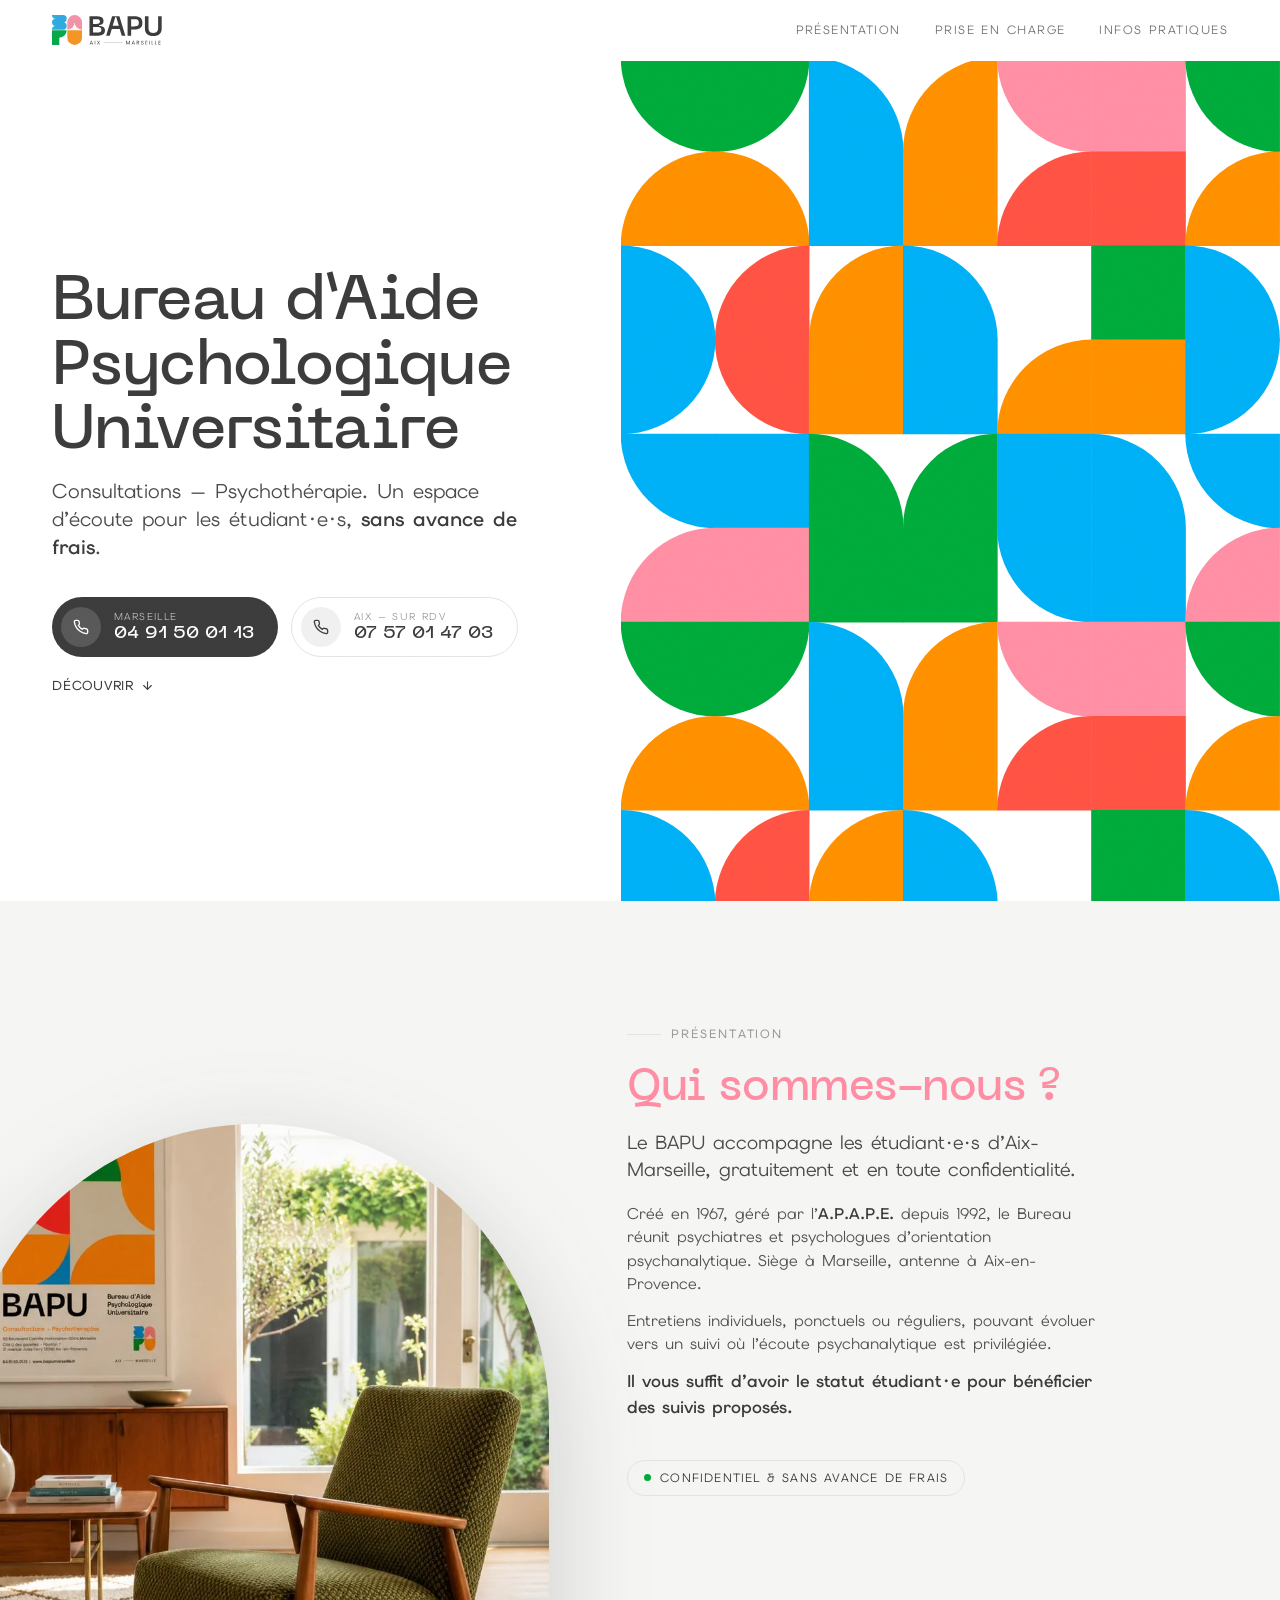
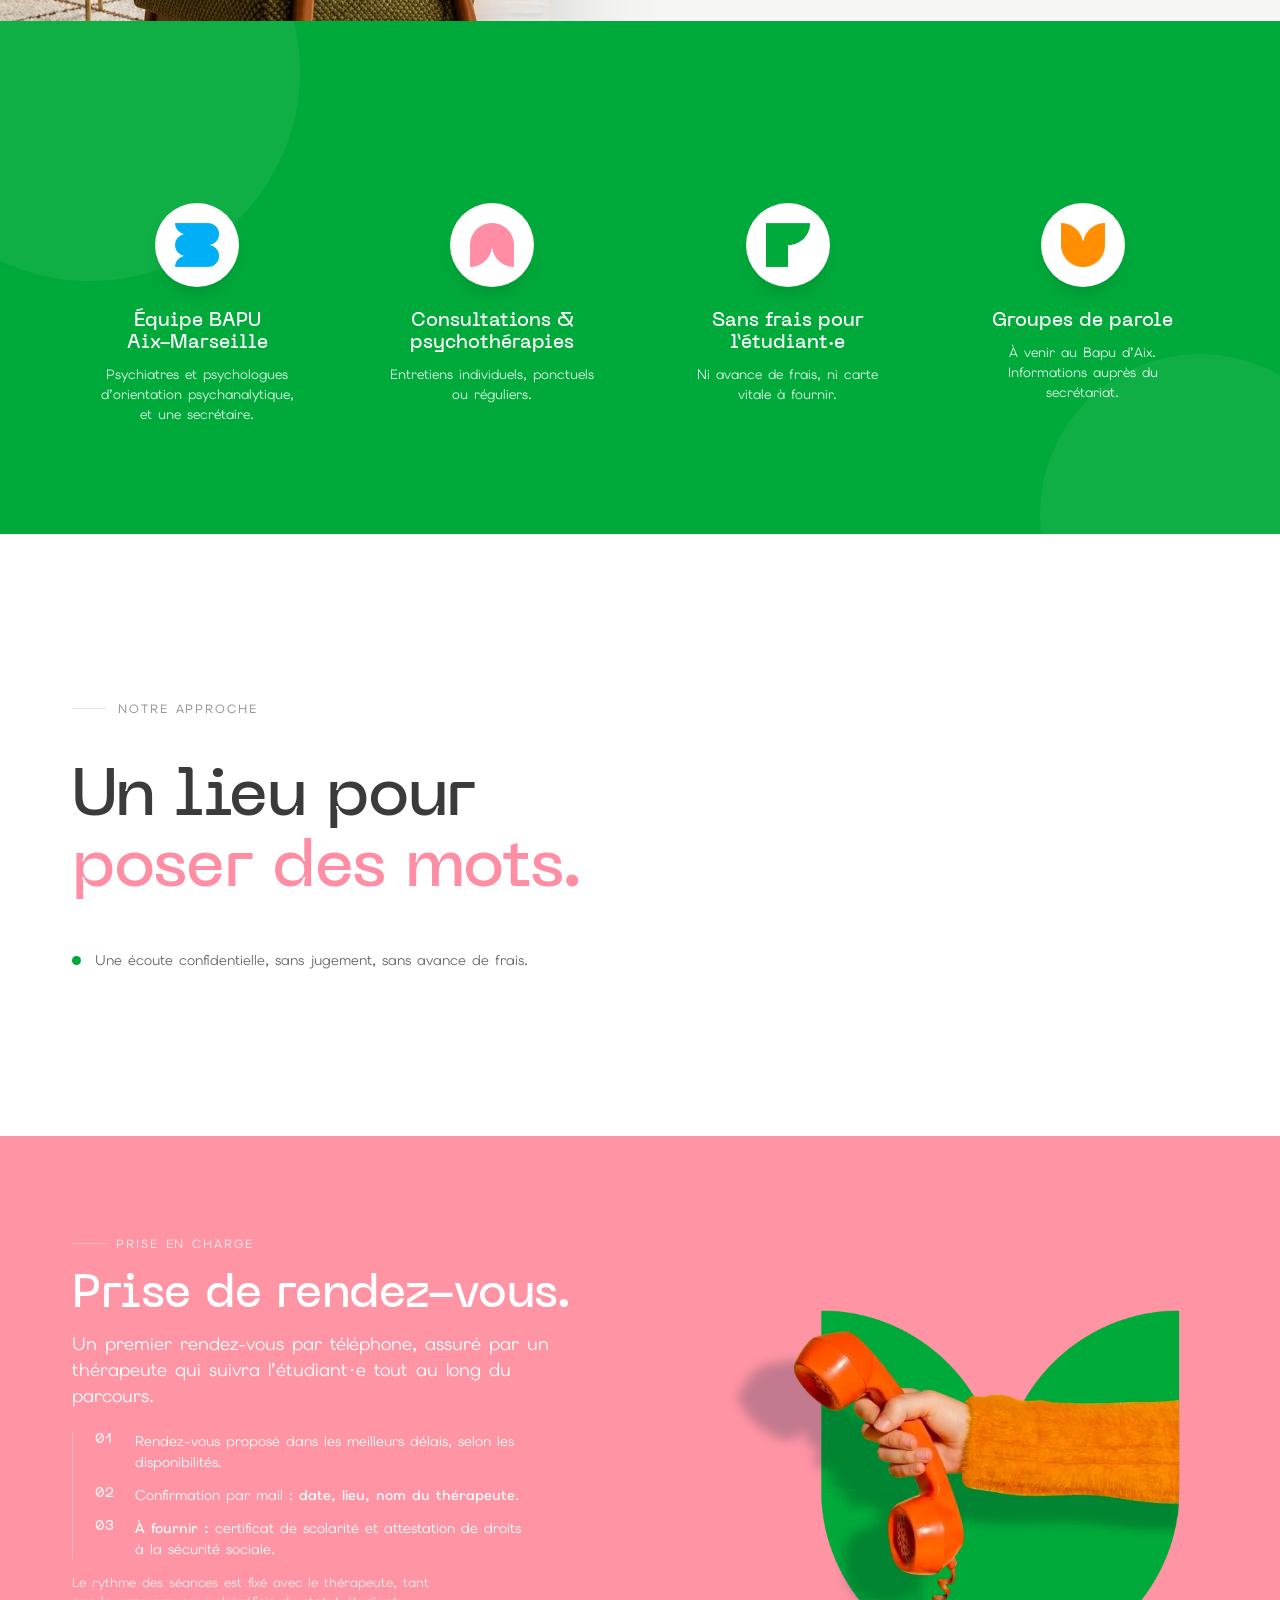
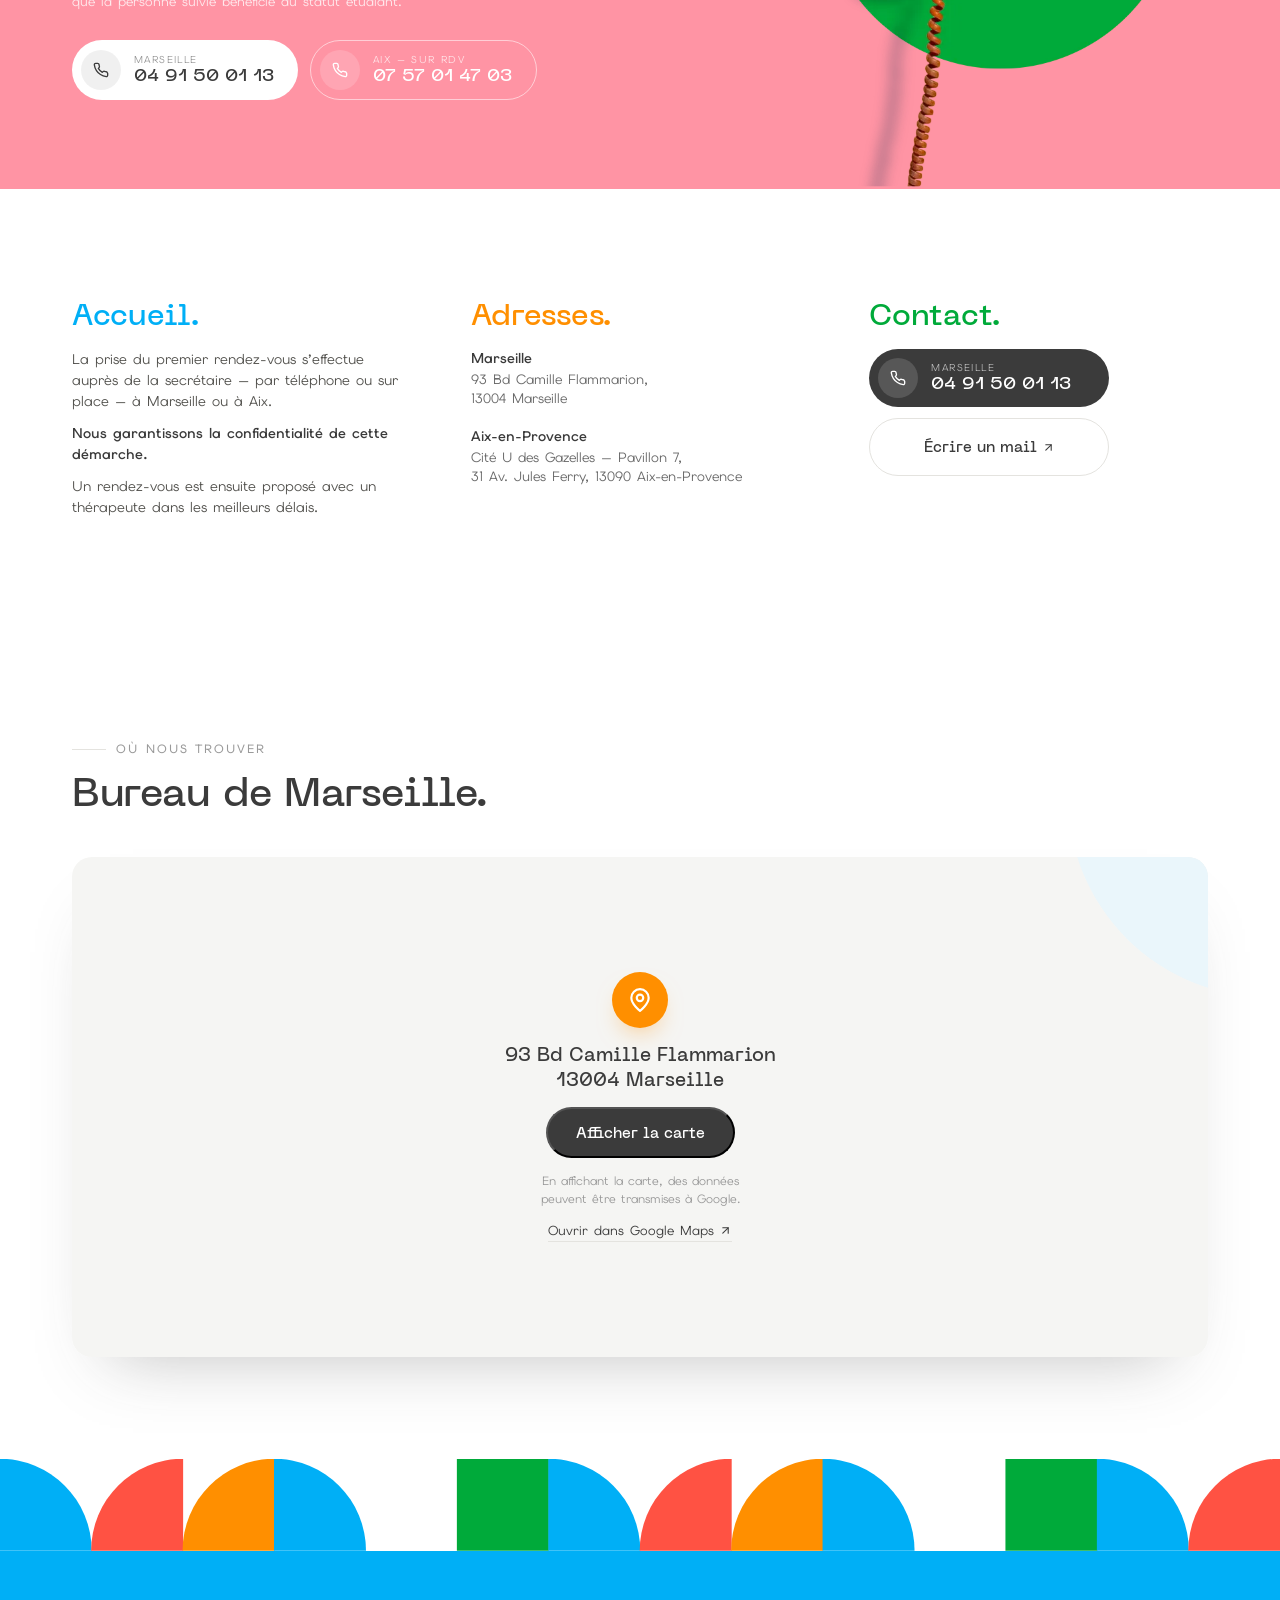
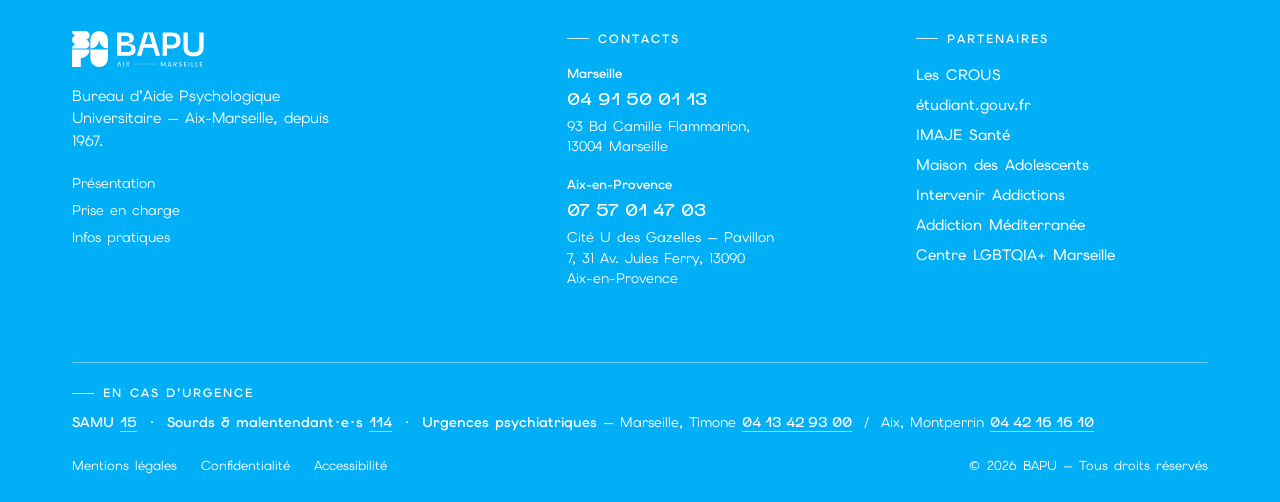
==== commit 33a59d91: "fix(footer): césures d'adresse et des urgences, doublon d'adresse sous la carte retiré, zones de tap" ====
--- a/index.html
+++ b/index.html
@@ -115,7 +115,7 @@
   <p class="map-note">En affichant la carte, des données peuvent être transmises à Google.</p>
   <a class="map-ext" href="https://www.google.com/maps/search/?api=1&query=93+Boulevard+Camille+Flammarion+13004+Marseille" target="_blank" rel="noopener">Ouvrir dans Google Maps <svg class="iarr" viewBox="0 0 24 24" fill="none" stroke="currentColor" stroke-width="2" stroke-linecap="round" stroke-linejoin="round"><line x1="7" y1="17" x2="17" y2="7"/><polyline points="7 7 17 7 17 17"/></svg></a>
  </div>
-</div></div><p class="mapaddr">93 Bd Camille Flammarion, 13004 Marseille</p></div></section>
+</div></div></div></section>
 
 <div class="strip"><svg id="band1" preserveAspectRatio="xMidYMid slice" shape-rendering="geometricPrecision" aria-hidden="true"></svg></div>
 
@@ -136,12 +136,12 @@
     <div class="fcontact">
      <div class="fplace">Marseille</div>
      <a class="ftel cms-tel-marseille cms-tellink-marseille" href="tel:+33491500113">04 91 50 01 13</a>
-     <p class="faddr cms-adrl-marseille">93 Bd Camille Flammarion, 13004 Marseille</p>
+     <p class="faddr cms-adrl-marseille"><span class="adr-l">93 Bd Camille Flammarion,</span> <span class="adr-l">13004 Marseille</span></p>
     </div>
     <div class="fcontact">
      <div class="fplace">Aix-en-Provence</div>
      <a class="ftel cms-tel-aix cms-tellink-aix" href="tel:+33757014703">07 57 01 47 03</a>
-     <p class="faddr cms-adrl-aix">Cité U des Gazelles — Pavillon 7, 31 Av. Jules Ferry, 13090 Aix-en-Provence</p>
+     <p class="faddr cms-adrl-aix"><span class="adr-l">Cité U des Gazelles — Pavillon 7,</span> <span class="adr-l">31 Av. Jules Ferry, 13090 Aix-en-Provence</span></p>
     </div>
    </div>
    <div class="fcol">
@@ -160,7 +160,7 @@
   <div class="frule"></div>
   <div class="furg" id="urgences">
    <div class="flabel">En cas d’urgence</div>
-   <p class="furg-line"><strong>SAMU</strong> <a href="tel:15">15</a> &nbsp;·&nbsp; <strong>Sourds &amp; malentendant·e·s</strong> <a href="tel:114">114</a> &nbsp;·&nbsp; <strong>Urgences psychiatriques</strong> — Marseille, Timone <a href="tel:+33413429300">04 13 42 93 00</a> &nbsp;/&nbsp; Aix, Montperrin <a href="tel:+33442161610">04 42 16 16 10</a></p>
+   <p class="furg-line"><span class="furg-i"><strong>SAMU</strong> <a href="tel:15">15</a> &nbsp;·&nbsp;</span> <span class="furg-i"><strong>Sourds &amp; malentendant·e·s</strong> <a href="tel:114">114</a> &nbsp;·&nbsp;</span> <span class="furg-i"><strong>Urgences psychiatriques</strong> —</span> <span class="furg-i">Marseille, Timone <a href="tel:+33413429300">04 13 42 93 00</a> &nbsp;/&nbsp;</span> <span class="furg-i">Aix, Montperrin <a href="tel:+33442161610">04 42 16 16 10</a></span></p>
   </div>
   <div class="fbottom">
    <div class="flinks"><a href="mentions-legales.html">Mentions légales</a><a href="politique-de-confidentialite.html">Confidentialité</a><a href="#">Accessibilité</a></div>
--- a/css/styles.css
+++ b/css/styles.css
@@ -159,8 +159,6 @@
 .mapsec h2{font-family:"NM";font-weight:500;font-size:clamp(26px,3.6vw,40px);line-height:1.05;letter-spacing:-.01em;margin-bottom:clamp(28px,4vw,44px)}
 .mapwrap{position:relative;border-radius:20px;overflow:hidden;box-shadow:0 34px 66px -38px rgba(59,59,59,.34)}
 .mapwrap .map{width:100%;height:clamp(320px,44vw,500px);display:block;border:0}
-.mapsec .mapaddr{margin-top:16px;display:flex;align-items:center;gap:9px;font-size:13px;letter-spacing:.02em;color:#6a6a6a}
-.mapsec .mapaddr::before{content:"";width:7px;height:7px;border-radius:50%;background:var(--b);flex:none}
 .pin{position:absolute;z-index:2}
 .pin .dot{width:18px;height:18px;border-radius:50%;border:3px solid #fff;box-shadow:0 5px 12px rgba(0,0,0,.28);position:relative}
 .pin.mars{color:var(--b)}.pin.aix{color:var(--o)}
@@ -242,6 +240,20 @@
 .furg-line strong{font-weight:600}
 .furg-line a{color:#fff;font-family:"NM";font-weight:500;text-decoration:none;border-bottom:1px solid rgba(255,255,255,.55);white-space:nowrap}
 .furg-line a:hover{border-bottom-color:#fff}
+/* MOBILE — footer : césures et zones de tap (desktop inchangé)
+   Césures : chaque ligne d'adresse et chaque groupe « numéro + séparateur » ne se coupe pas.
+   Zones de tap : pseudo-élément transparent, étendu jusqu'à la mi-distance du voisin cliquable
+   (jamais de chevauchement) — 44 px là où l'espace le permet, sans toucher au rendu. */
+@media(max-width:820px){
+ .faddr{max-width:none}.faddr .adr-l{display:inline-block}
+ .furg-i{white-space:nowrap}
+ .fmap a::before,.fpartners a::before,.flinks a::before,.ftel::before,.furg-line a::before{content:"";position:absolute;left:-4px;right:-4px}
+ .ftel{position:relative}.ftel::before{top:-10.5px;bottom:-10.5px}
+ .fmap a::before{top:-4.5px;bottom:-4.5px}
+ .fpartners a::before{top:-5px;bottom:-5px}
+ .flinks a::before{top:-11px;bottom:-16px;left:-12px;right:-12px}
+ .furg-line a{position:relative}.furg-line a::before{top:-2.5px;bottom:-3px}
+}
 @media(prefers-reduced-motion:reduce){.info-pop,.info-card,.info-ban{transition:none}}
 /* ===== NAV MOBILE — burger + panneau encre (≤720px) ===== */
 .nav-burger{display:none}
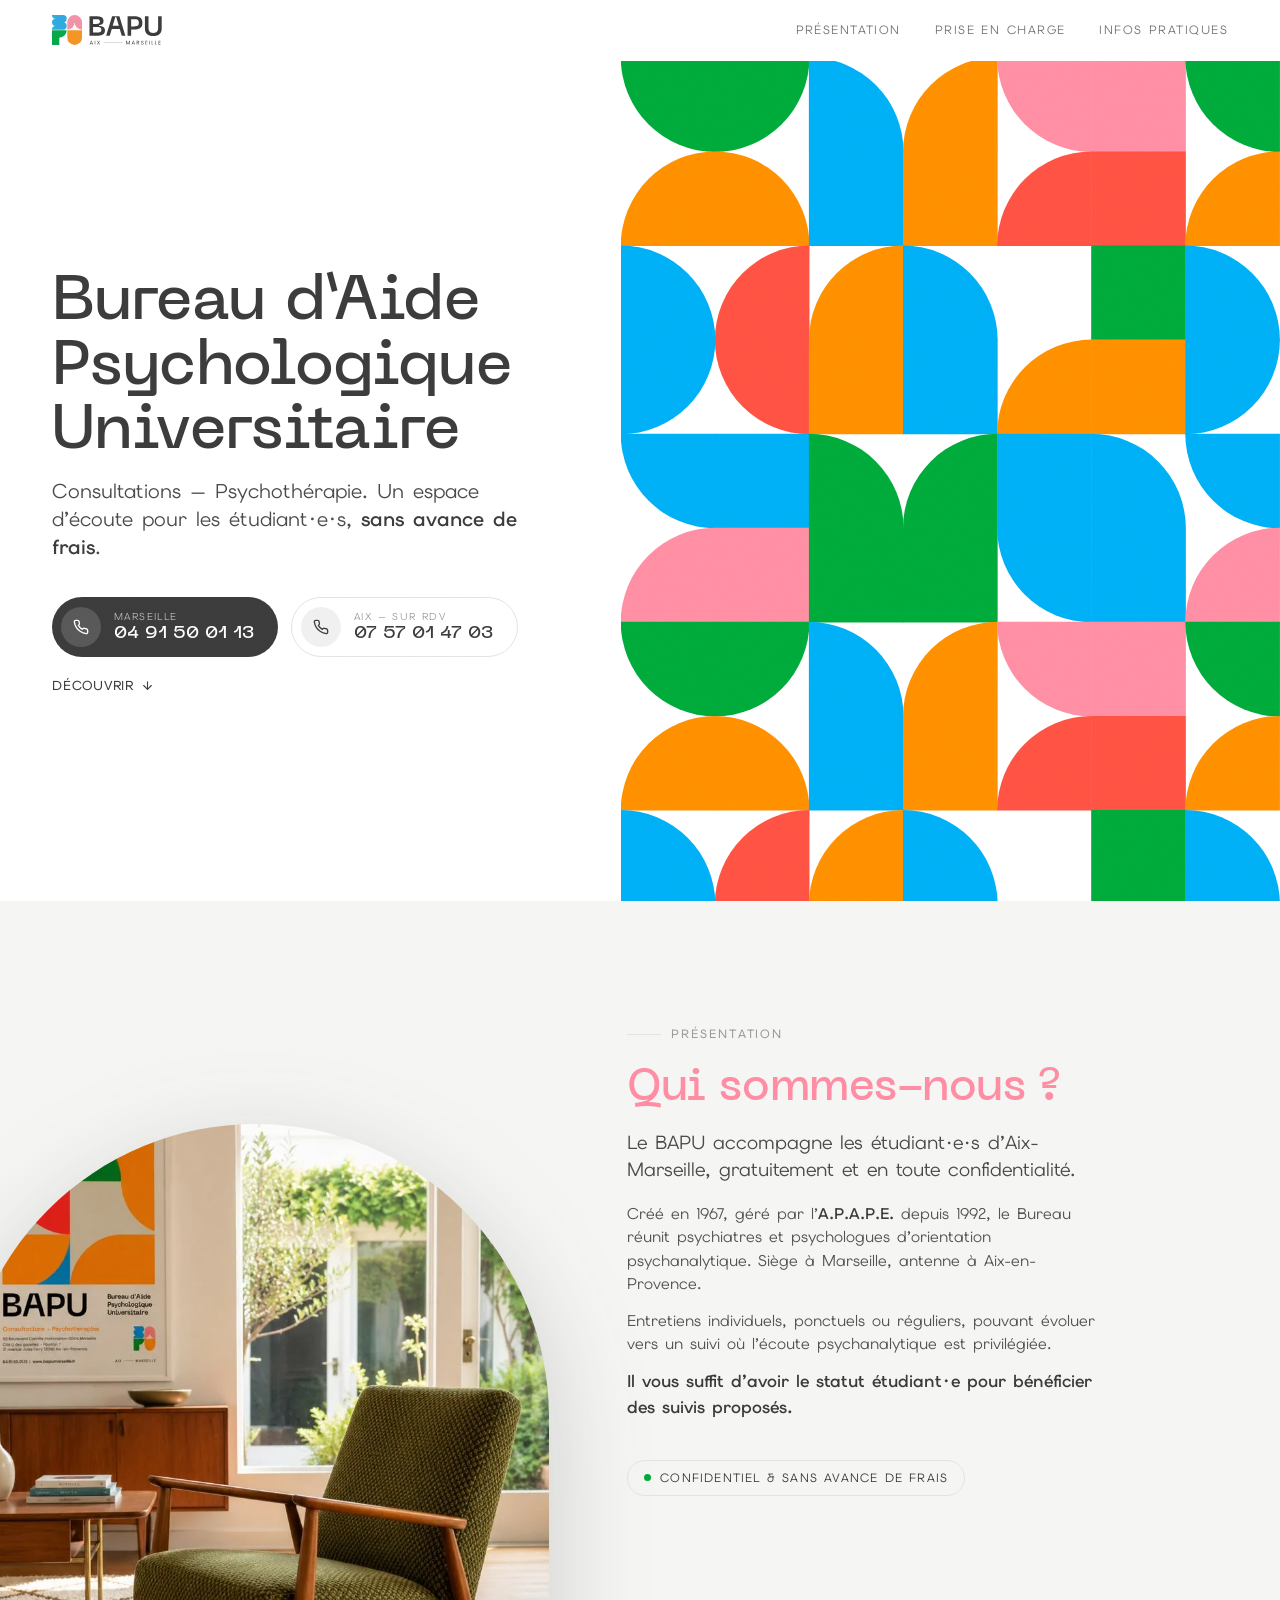
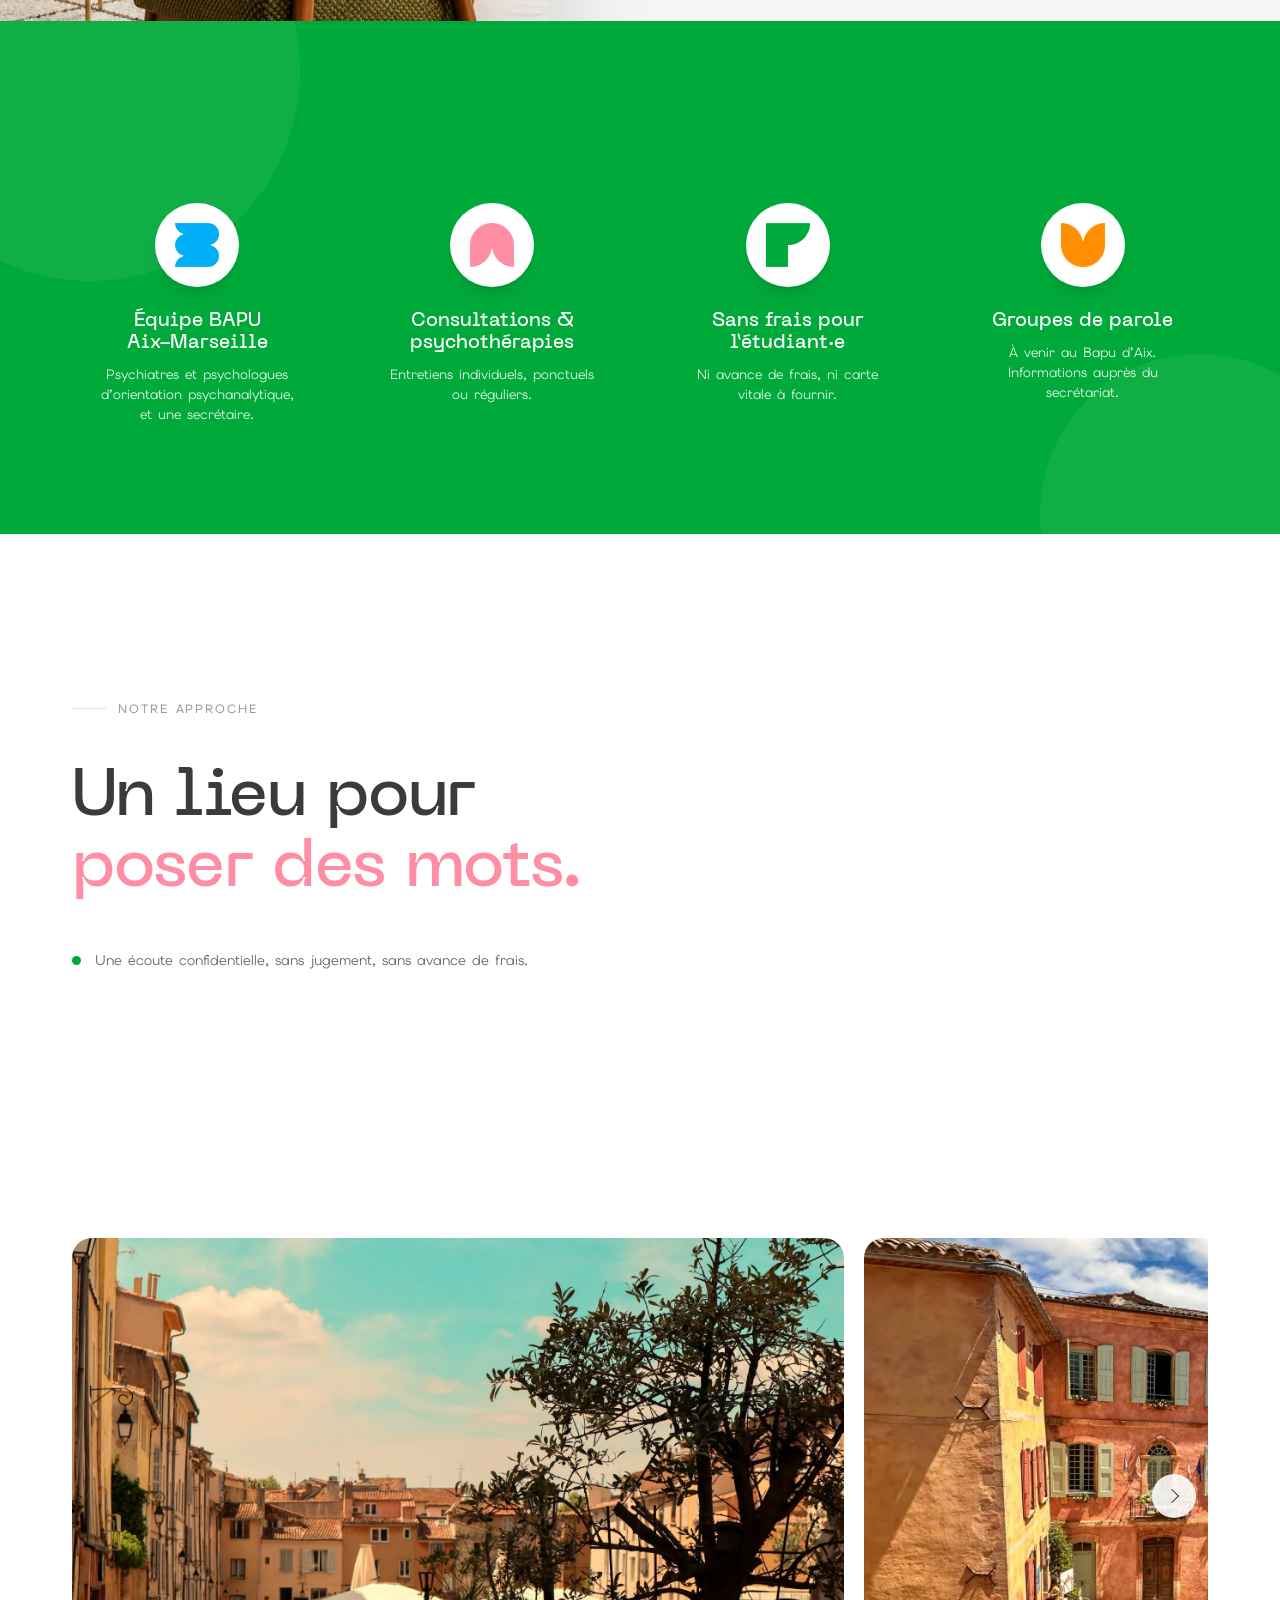
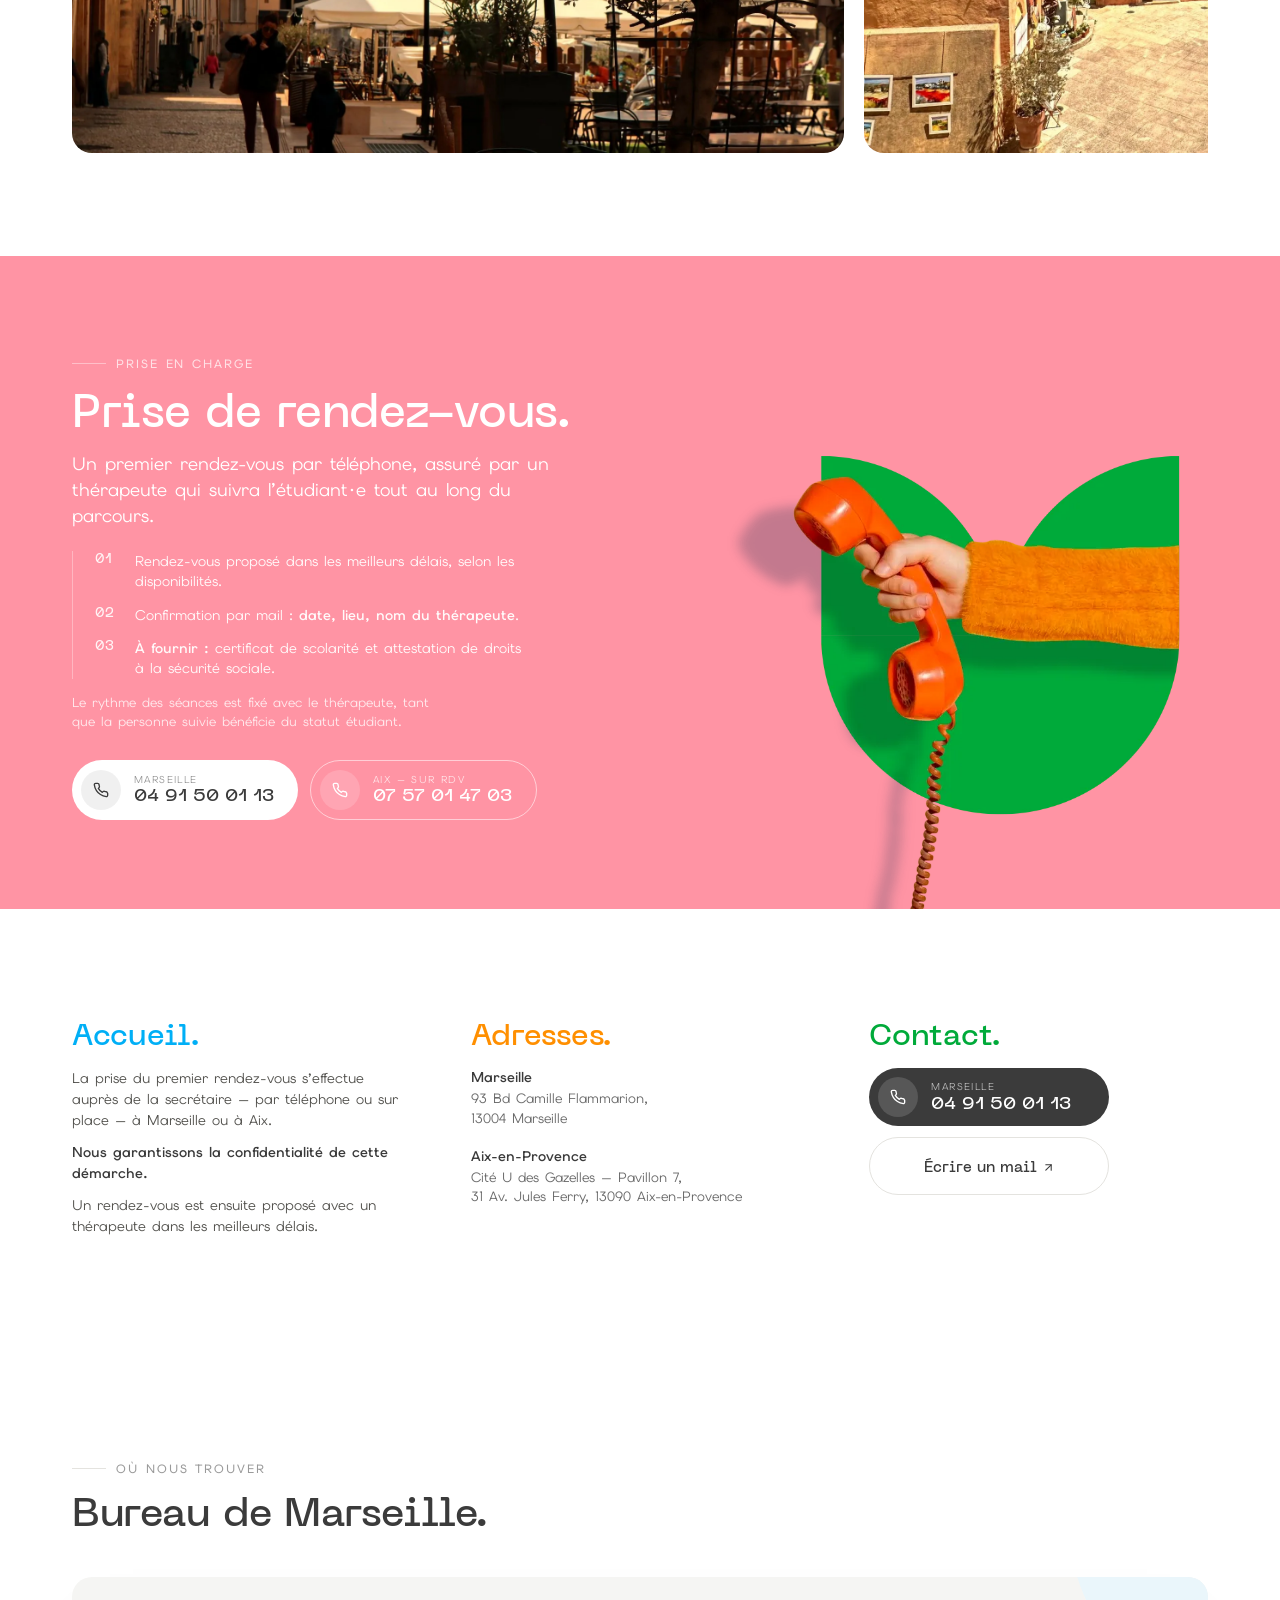
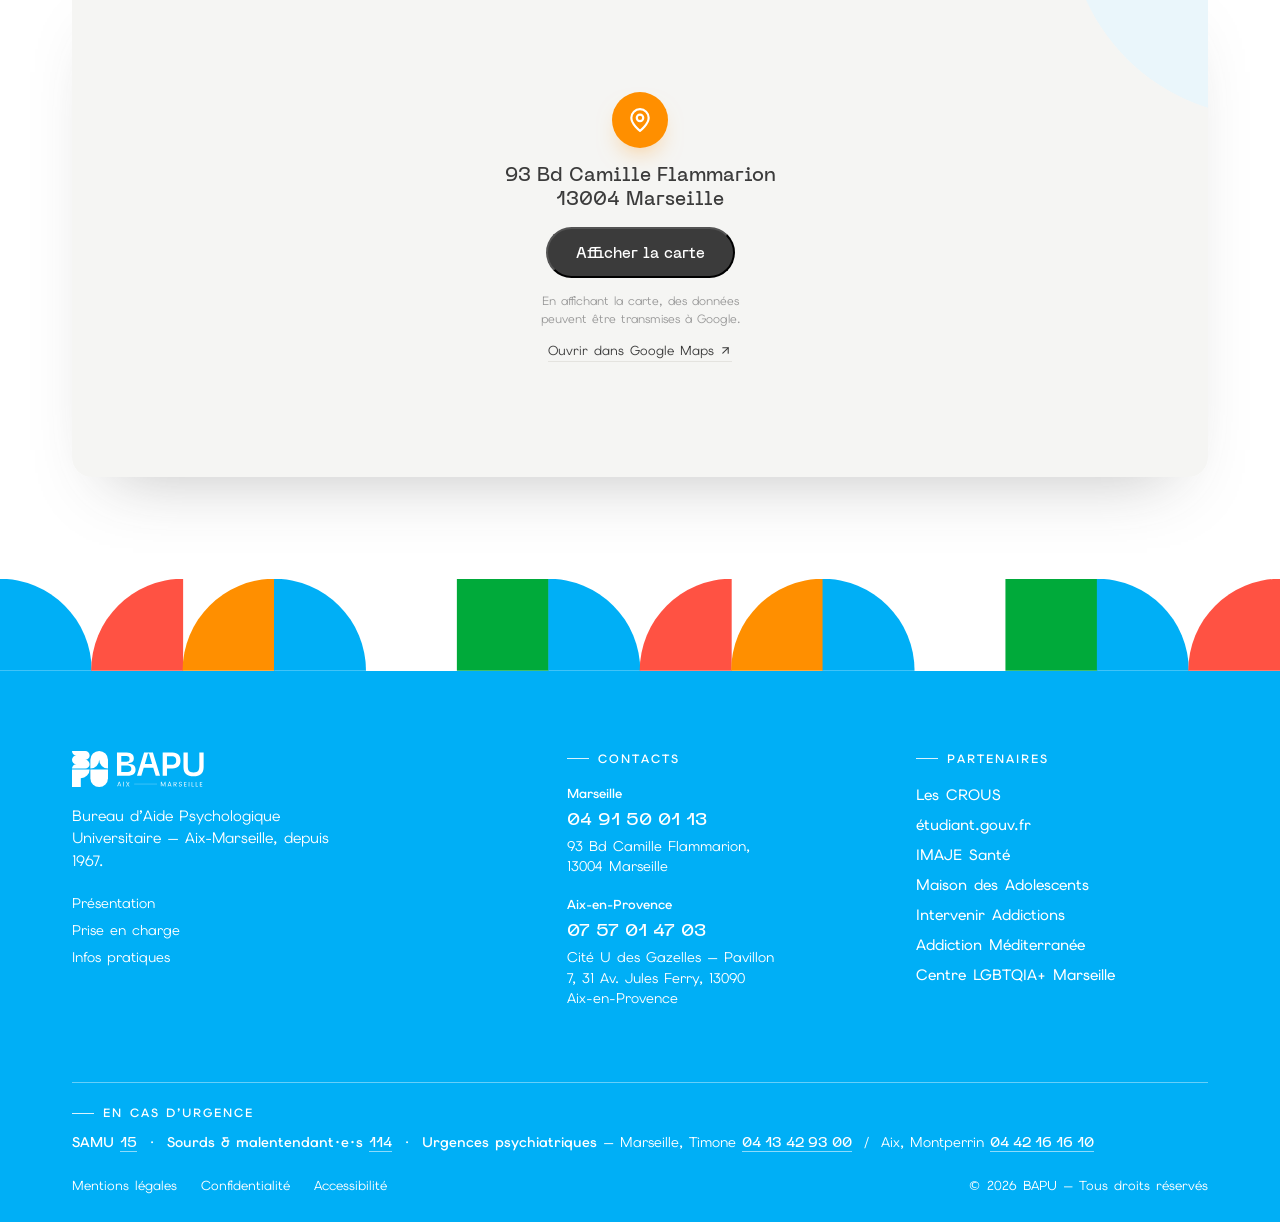
==== commit 703dd65a: "feat(vivant): carrousel BAPU — 8 photos sous licence, sans overline Section .vivant entre le manifes" ====
--- a/index.html
+++ b/index.html
@@ -79,6 +79,24 @@
  <div class="sig"><span class="dot"></span>Une écoute confidentielle, sans jugement, sans avance de frais.</div>
 </div></section>
 
+<section class="vivant">
+  <div class="wrap">
+    <div class="vcar" role="region" aria-roledescription="carrousel" aria-label="Le BAPU en images">
+      <ul class="vtrack">
+        <li class="vslide"><picture><source type="image/webp" srcset="img/vivant/vivant-01.webp"><img src="img/vivant/vivant-01.jpg" alt="" loading="lazy" decoding="async" width="1800" height="1200"></picture></li>
+        <li class="vslide"><picture><source type="image/webp" srcset="img/vivant/vivant-02.webp"><img src="img/vivant/vivant-02.jpg" alt="" loading="lazy" decoding="async" width="1800" height="1200"></picture></li>
+        <li class="vslide"><picture><source type="image/webp" srcset="img/vivant/vivant-03.webp"><img src="img/vivant/vivant-03.jpg" alt="" loading="lazy" decoding="async" width="1800" height="1200"></picture></li>
+        <li class="vslide"><picture><source type="image/webp" srcset="img/vivant/vivant-04.webp"><img src="img/vivant/vivant-04.jpg" alt="" loading="lazy" decoding="async" width="1800" height="1200"></picture></li>
+        <li class="vslide"><picture><source type="image/webp" srcset="img/vivant/vivant-05.webp"><img src="img/vivant/vivant-05.jpg" alt="" loading="lazy" decoding="async" width="1800" height="1200"></picture></li>
+        <li class="vslide"><picture><source type="image/webp" srcset="img/vivant/vivant-06.webp"><img src="img/vivant/vivant-06.jpg" alt="" loading="lazy" decoding="async" width="1800" height="1200"></picture></li>
+        <li class="vslide"><picture><source type="image/webp" srcset="img/vivant/vivant-07.webp"><img src="img/vivant/vivant-07.jpg" alt="" loading="lazy" decoding="async" width="1800" height="1200"></picture></li>
+        <li class="vslide"><picture><source type="image/webp" srcset="img/vivant/vivant-08.webp"><img src="img/vivant/vivant-08.jpg" alt="" loading="lazy" decoding="async" width="1800" height="1200"></picture></li>
+      </ul>
+      <button class="vnav vprev" type="button" aria-label="Photo précédente"></button>
+      <button class="vnav vnext" type="button" aria-label="Photo suivante"></button>
+    </div>
+  </div>
+</section>
 <section class="rdv" id="rdv"><div class="wrap in">
  <div class="rdv-text">
   <div class="overline">Prise en charge</div>
--- a/css/styles.css
+++ b/css/styles.css
@@ -123,6 +123,22 @@
 .mani .rot.entering{opacity:0;transform:translateY(12px);transition:none}
 .mani .sig{margin-top:clamp(34px,5vw,52px);display:flex;align-items:center;gap:14px;font-weight:400;font-size:14px;color:#6a6a6a}
 .mani .sig .dot{width:9px;height:9px;border-radius:50%;background:var(--v);flex:none}
+/* VIVANT — carrousel « Le BAPU au quotidien » (scroll-snap natif, aucun autoplay) */
+.vivant{background:#fff;padding-block:clamp(58px,8vw,104px)}
+.vcar{position:relative}
+.vtrack{list-style:none;display:flex;gap:clamp(12px,1.6vw,20px);overflow-x:auto;scroll-snap-type:x mandatory;scroll-behavior:smooth;overscroll-behavior-x:contain;scrollbar-width:none;-webkit-overflow-scrolling:touch}
+.vtrack::-webkit-scrollbar{display:none}
+.vslide{flex:0 0 68%;scroll-snap-align:center;border-radius:20px;overflow:hidden;background:var(--bg)}
+.vslide img{display:block;width:100%;height:auto;aspect-ratio:3/2;object-fit:cover}
+.vnav{position:absolute;top:50%;transform:translateY(-50%);z-index:2;width:44px;height:44px;border:0;border-radius:50%;background:rgba(255,255,255,.88);color:var(--ink);box-shadow:0 10px 24px -12px rgba(59,59,59,.45);display:grid;place-items:center;cursor:pointer;transition:opacity .25s,background .25s}
+.vnav::before{content:"";width:9px;height:9px;border-top:1.8px solid currentColor;border-right:1.8px solid currentColor}
+.vprev{left:12px}.vprev::before{transform:translateX(2px) rotate(-135deg)}
+.vnext{right:12px}.vnext::before{transform:translateX(-2px) rotate(45deg)}
+.vnav:hover{background:#fff}
+.vnav:disabled{opacity:0;pointer-events:none}
+@media(max-width:720px){.vslide{flex-basis:86%}}
+@media(hover:none) and (pointer:coarse){.vnav{opacity:0;pointer-events:none}.vnav:focus-visible{opacity:1}}
+@media(prefers-reduced-motion:reduce){.vtrack{scroll-behavior:auto}.vnav{transition:none}}
 .rdv{position:relative;background:var(--pink);color:#fff;overflow:hidden}
 .rdv .in{display:grid;grid-template-columns:1.06fr .94fr;gap:clamp(24px,4vw,56px);align-items:stretch;padding-top:clamp(56px,8vw,100px);padding-bottom:0}
 .rdv-text{padding-bottom:clamp(52px,7vw,92px);position:relative;z-index:2}
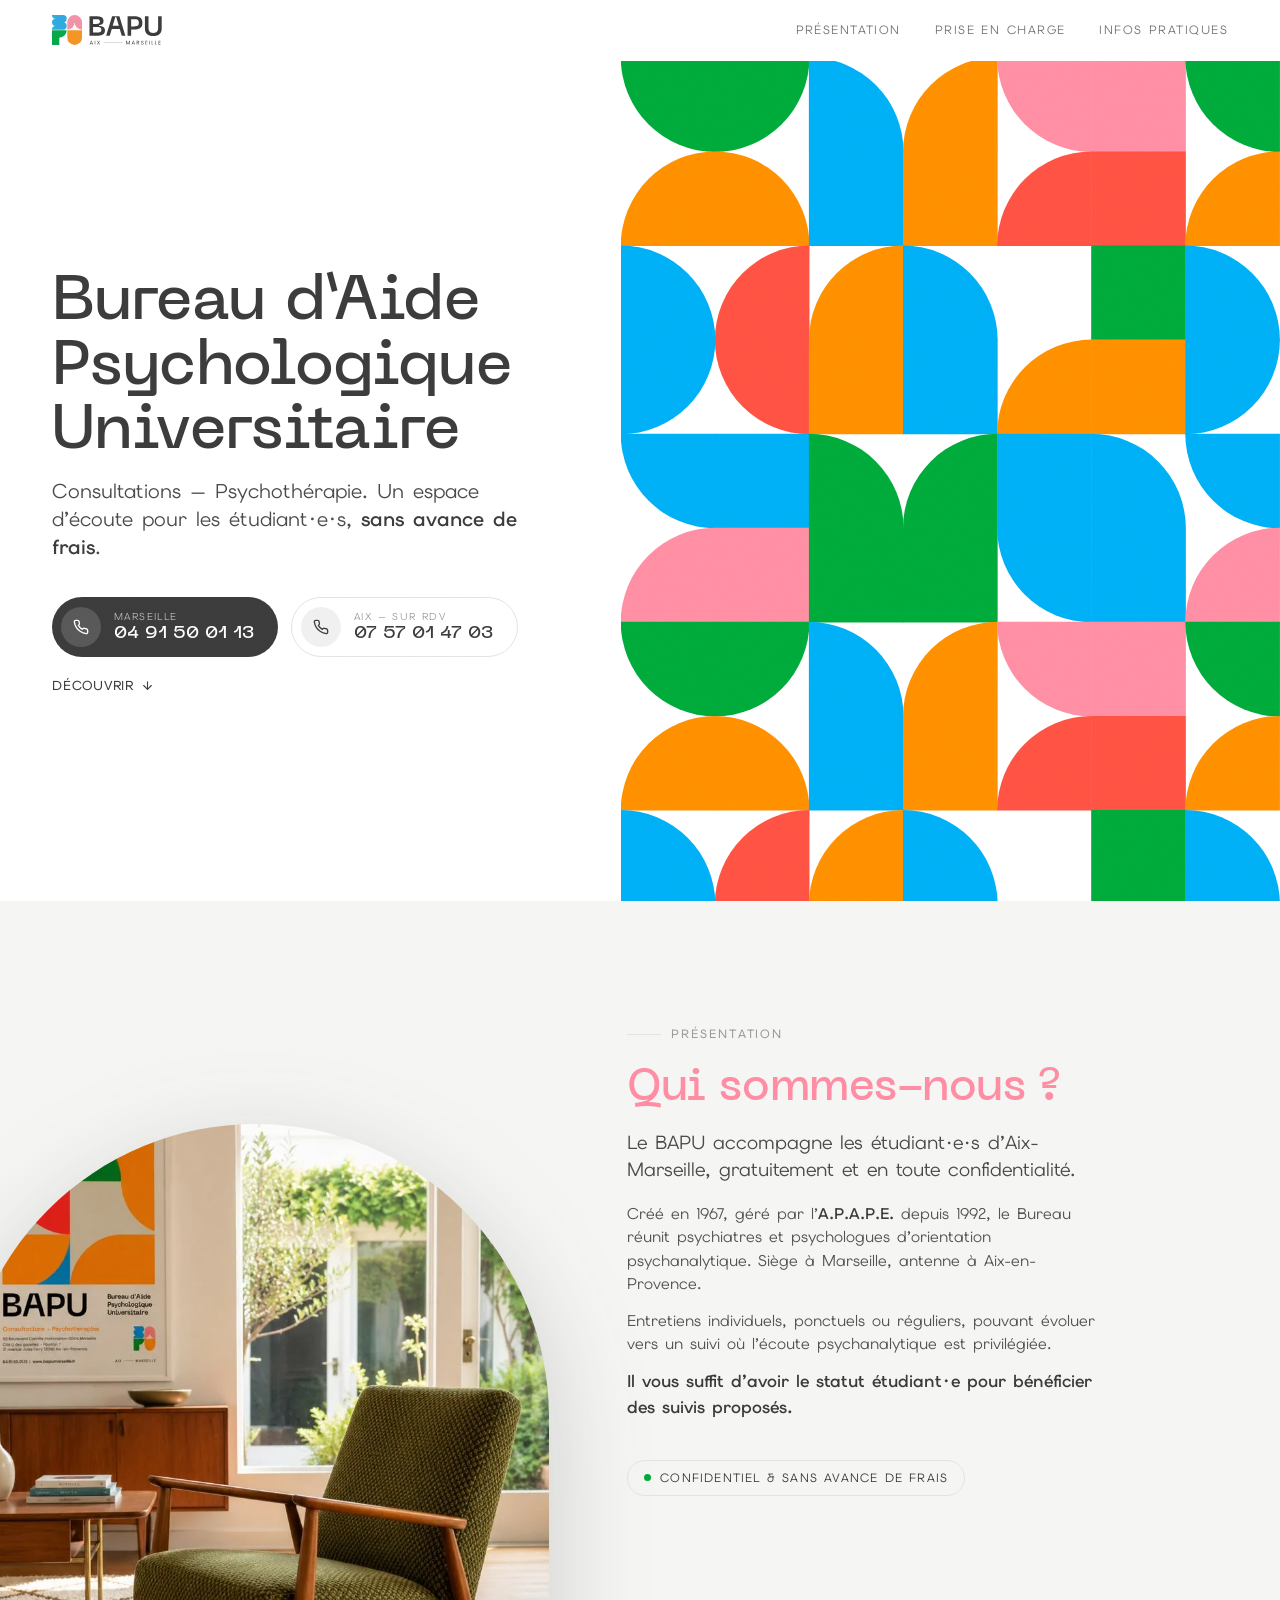
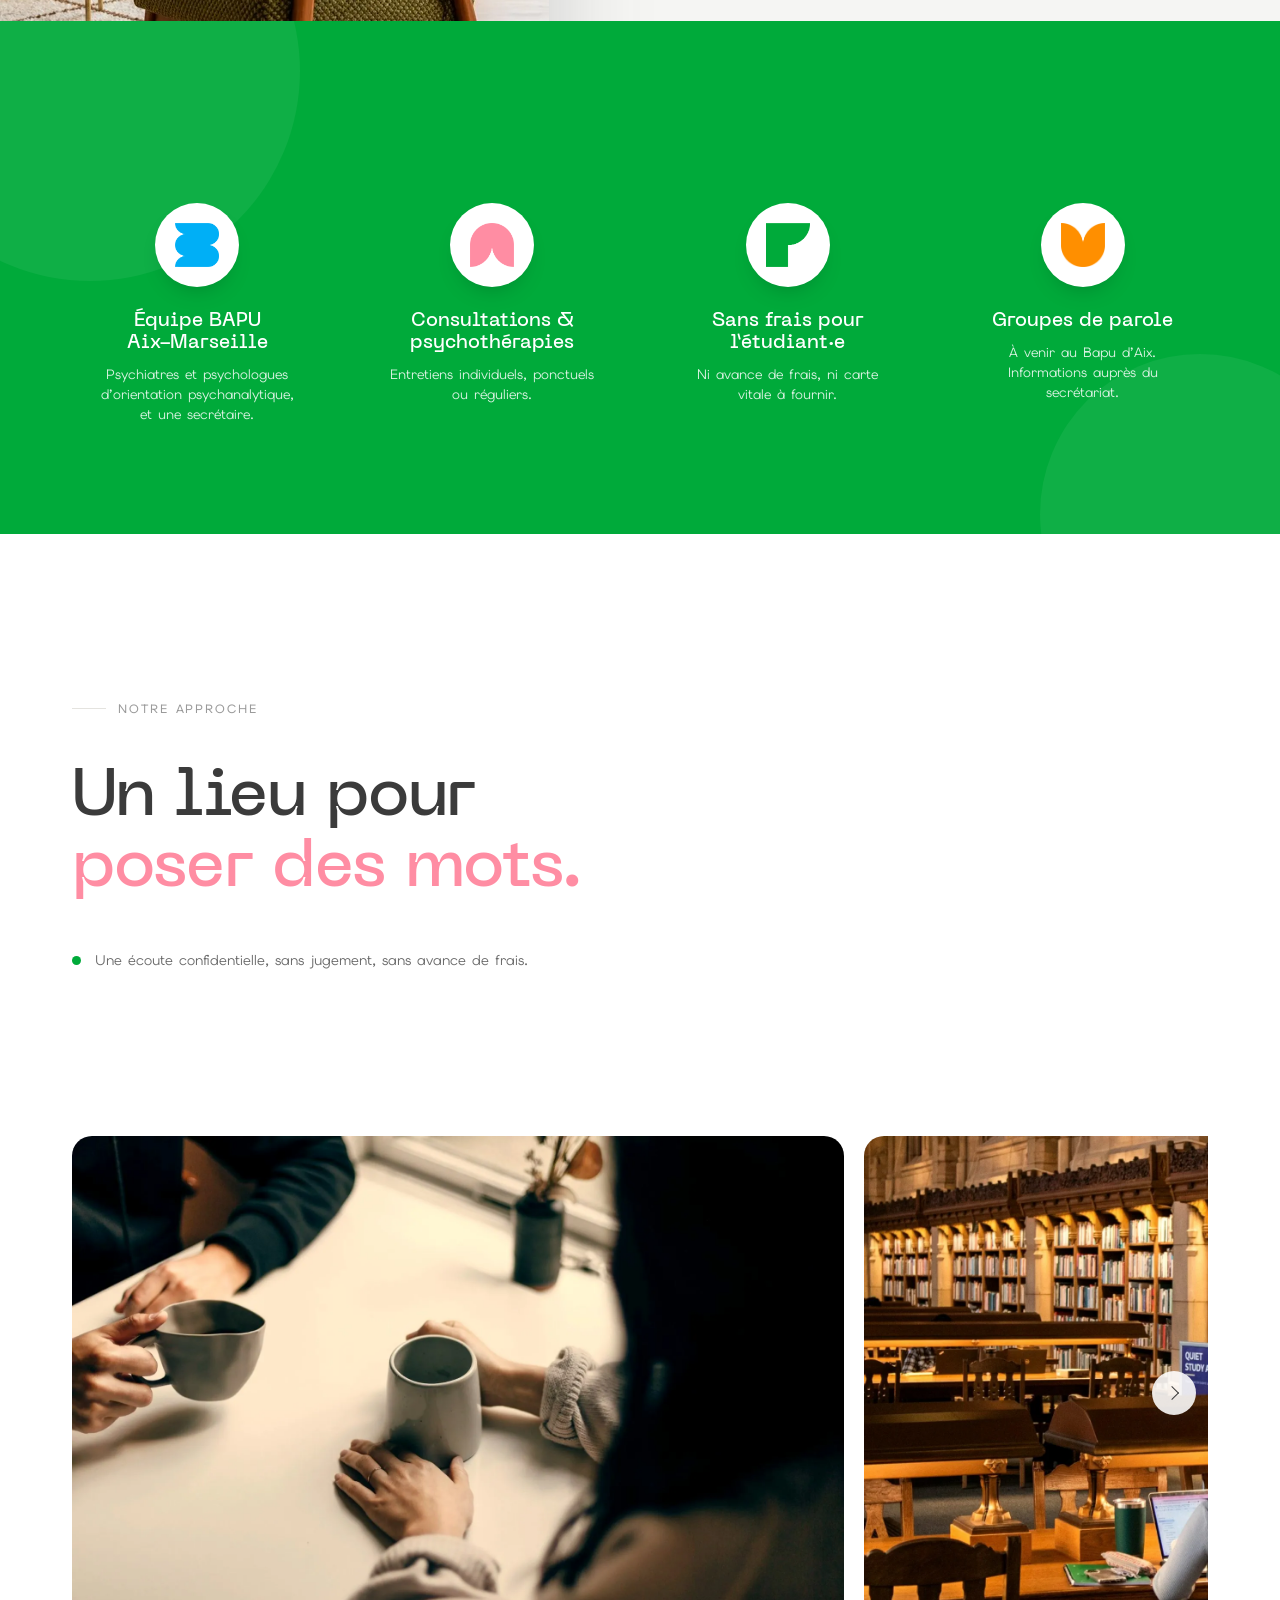
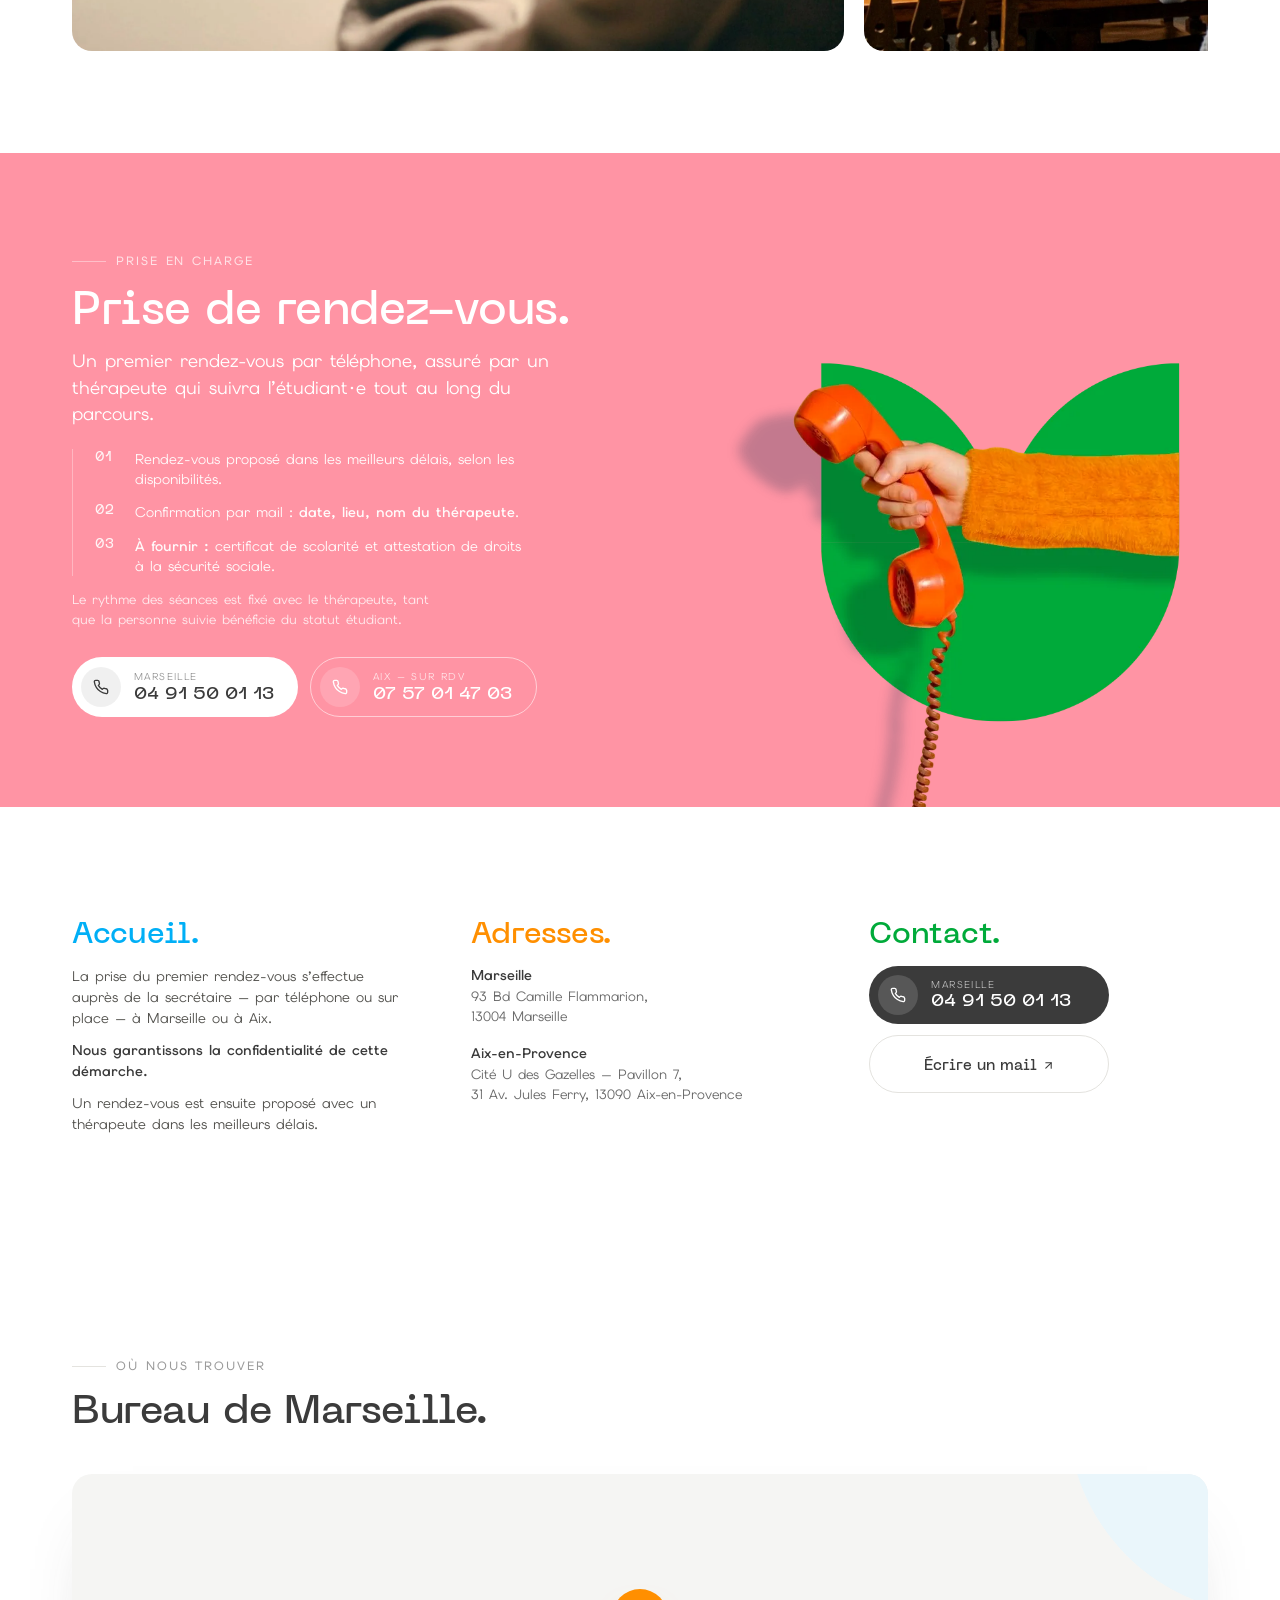
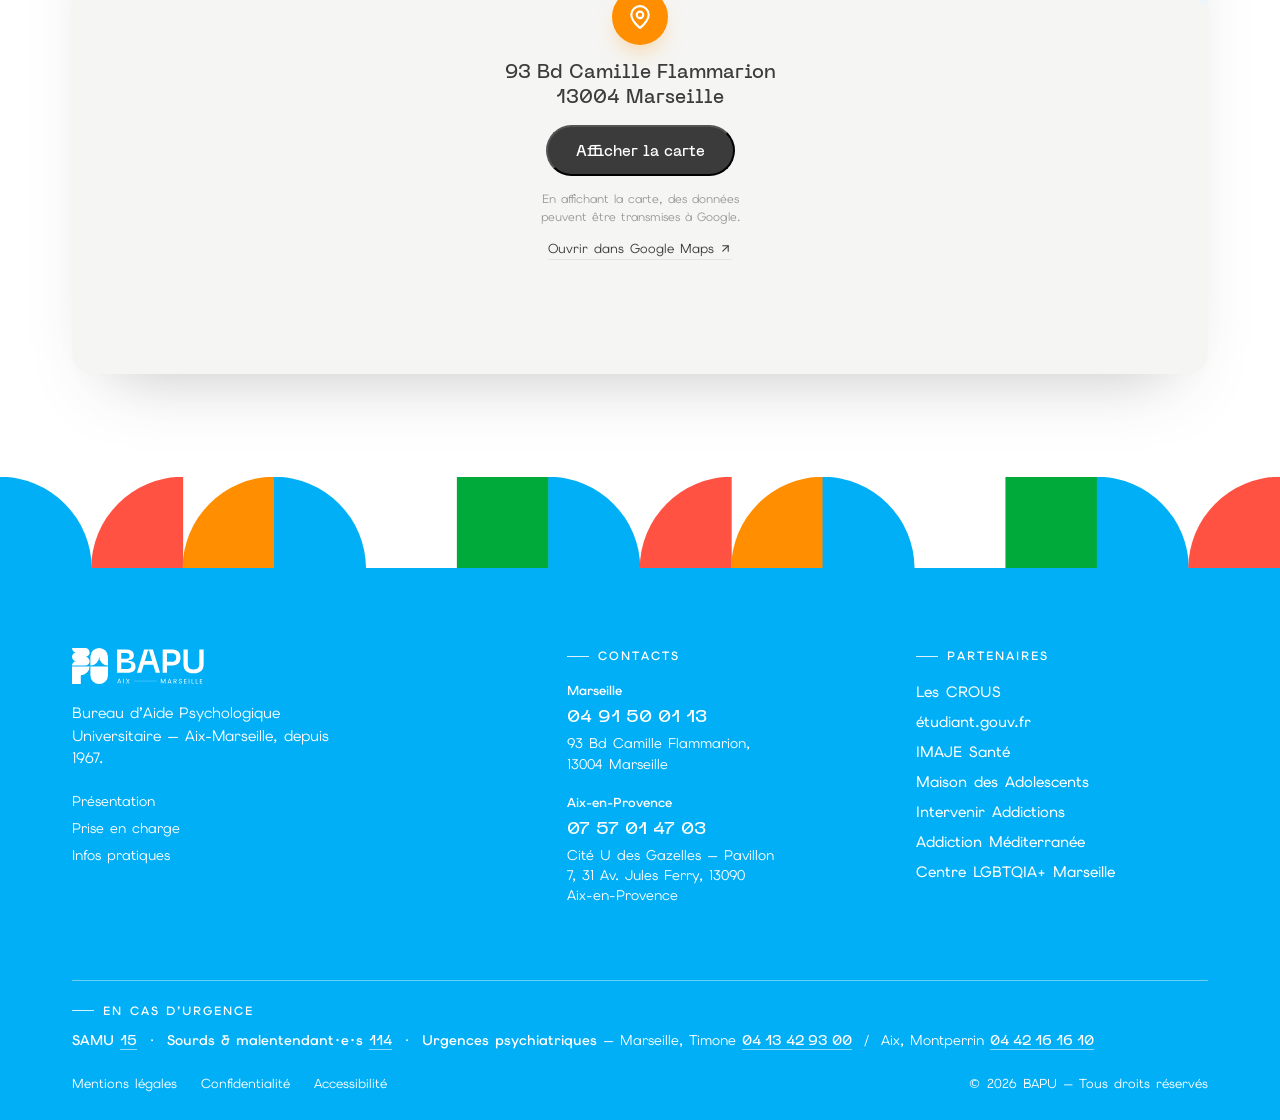
==== commit 9bbd6b2c: "feat(vivant): série resserrée 3 photos + placeholder charte + espacement 3 photos (tasses, bibliothè" ====
--- a/index.html
+++ b/index.html
@@ -86,11 +86,6 @@
         <li class="vslide"><picture><source type="image/webp" srcset="img/vivant/vivant-01.webp"><img src="img/vivant/vivant-01.jpg" alt="" loading="lazy" decoding="async" width="1800" height="1200"></picture></li>
         <li class="vslide"><picture><source type="image/webp" srcset="img/vivant/vivant-02.webp"><img src="img/vivant/vivant-02.jpg" alt="" loading="lazy" decoding="async" width="1800" height="1200"></picture></li>
         <li class="vslide"><picture><source type="image/webp" srcset="img/vivant/vivant-03.webp"><img src="img/vivant/vivant-03.jpg" alt="" loading="lazy" decoding="async" width="1800" height="1200"></picture></li>
-        <li class="vslide"><picture><source type="image/webp" srcset="img/vivant/vivant-04.webp"><img src="img/vivant/vivant-04.jpg" alt="" loading="lazy" decoding="async" width="1800" height="1200"></picture></li>
-        <li class="vslide"><picture><source type="image/webp" srcset="img/vivant/vivant-05.webp"><img src="img/vivant/vivant-05.jpg" alt="" loading="lazy" decoding="async" width="1800" height="1200"></picture></li>
-        <li class="vslide"><picture><source type="image/webp" srcset="img/vivant/vivant-06.webp"><img src="img/vivant/vivant-06.jpg" alt="" loading="lazy" decoding="async" width="1800" height="1200"></picture></li>
-        <li class="vslide"><picture><source type="image/webp" srcset="img/vivant/vivant-07.webp"><img src="img/vivant/vivant-07.jpg" alt="" loading="lazy" decoding="async" width="1800" height="1200"></picture></li>
-        <li class="vslide"><picture><source type="image/webp" srcset="img/vivant/vivant-08.webp"><img src="img/vivant/vivant-08.jpg" alt="" loading="lazy" decoding="async" width="1800" height="1200"></picture></li>
       </ul>
       <button class="vnav vprev" type="button" aria-label="Photo précédente"></button>
       <button class="vnav vnext" type="button" aria-label="Photo suivante"></button>
--- a/css/styles.css
+++ b/css/styles.css
@@ -123,12 +123,12 @@
 .mani .rot.entering{opacity:0;transform:translateY(12px);transition:none}
 .mani .sig{margin-top:clamp(34px,5vw,52px);display:flex;align-items:center;gap:14px;font-weight:400;font-size:14px;color:#6a6a6a}
 .mani .sig .dot{width:9px;height:9px;border-radius:50%;background:var(--v);flex:none}
-/* VIVANT — carrousel « Le BAPU au quotidien » (scroll-snap natif, aucun autoplay) */
-.vivant{background:#fff;padding-block:clamp(58px,8vw,104px)}
+/* VIVANT — carrousel (scroll-snap natif, aucun autoplay) */
+.vivant{background:#fff;padding-block:0 clamp(58px,8vw,104px)}
 .vcar{position:relative}
 .vtrack{list-style:none;display:flex;gap:clamp(12px,1.6vw,20px);overflow-x:auto;scroll-snap-type:x mandatory;scroll-behavior:smooth;overscroll-behavior-x:contain;scrollbar-width:none;-webkit-overflow-scrolling:touch}
 .vtrack::-webkit-scrollbar{display:none}
-.vslide{flex:0 0 68%;scroll-snap-align:center;border-radius:20px;overflow:hidden;background:var(--bg)}
+.vslide{flex:0 0 68%;scroll-snap-align:center;border-radius:20px;overflow:hidden;background:#FFF3E0}
 .vslide img{display:block;width:100%;height:auto;aspect-ratio:3/2;object-fit:cover}
 .vnav{position:absolute;top:50%;transform:translateY(-50%);z-index:2;width:44px;height:44px;border:0;border-radius:50%;background:rgba(255,255,255,.88);color:var(--ink);box-shadow:0 10px 24px -12px rgba(59,59,59,.45);display:grid;place-items:center;cursor:pointer;transition:opacity .25s,background .25s}
 .vnav::before{content:"";width:9px;height:9px;border-top:1.8px solid currentColor;border-right:1.8px solid currentColor}
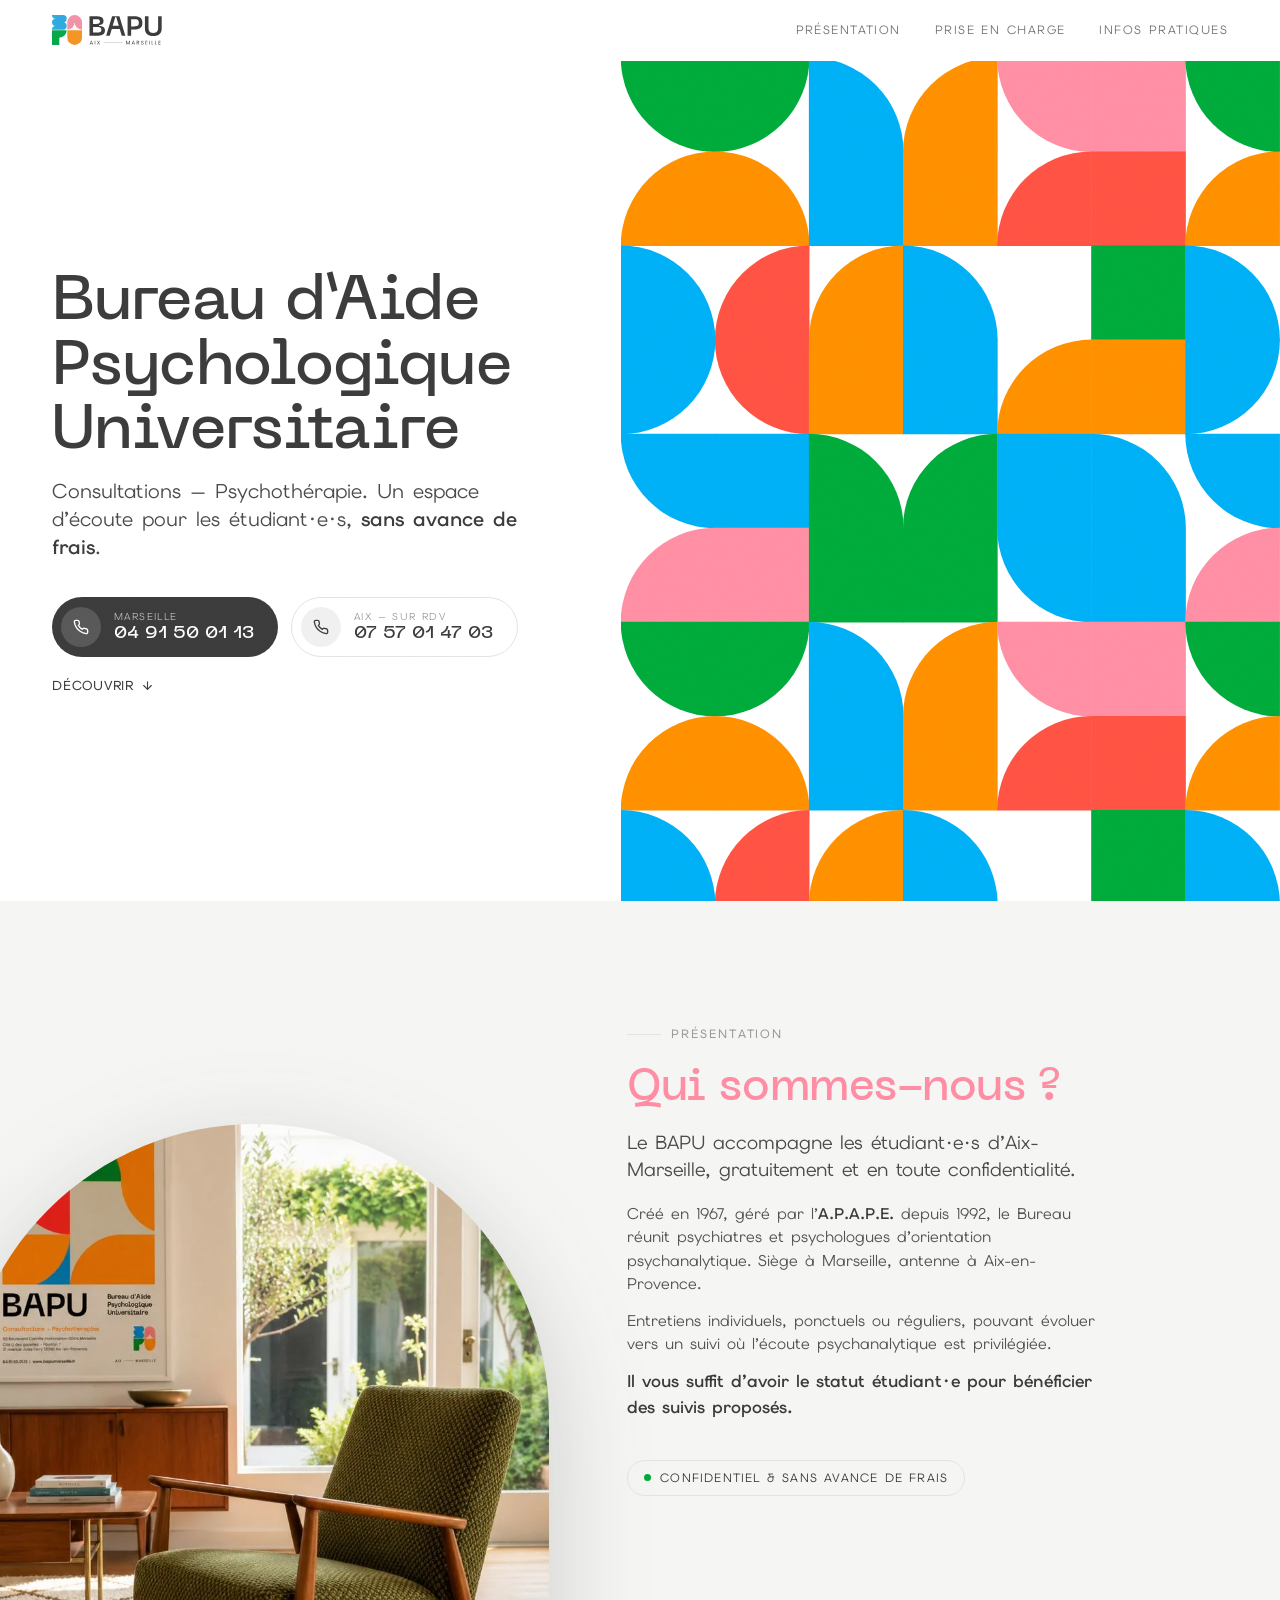
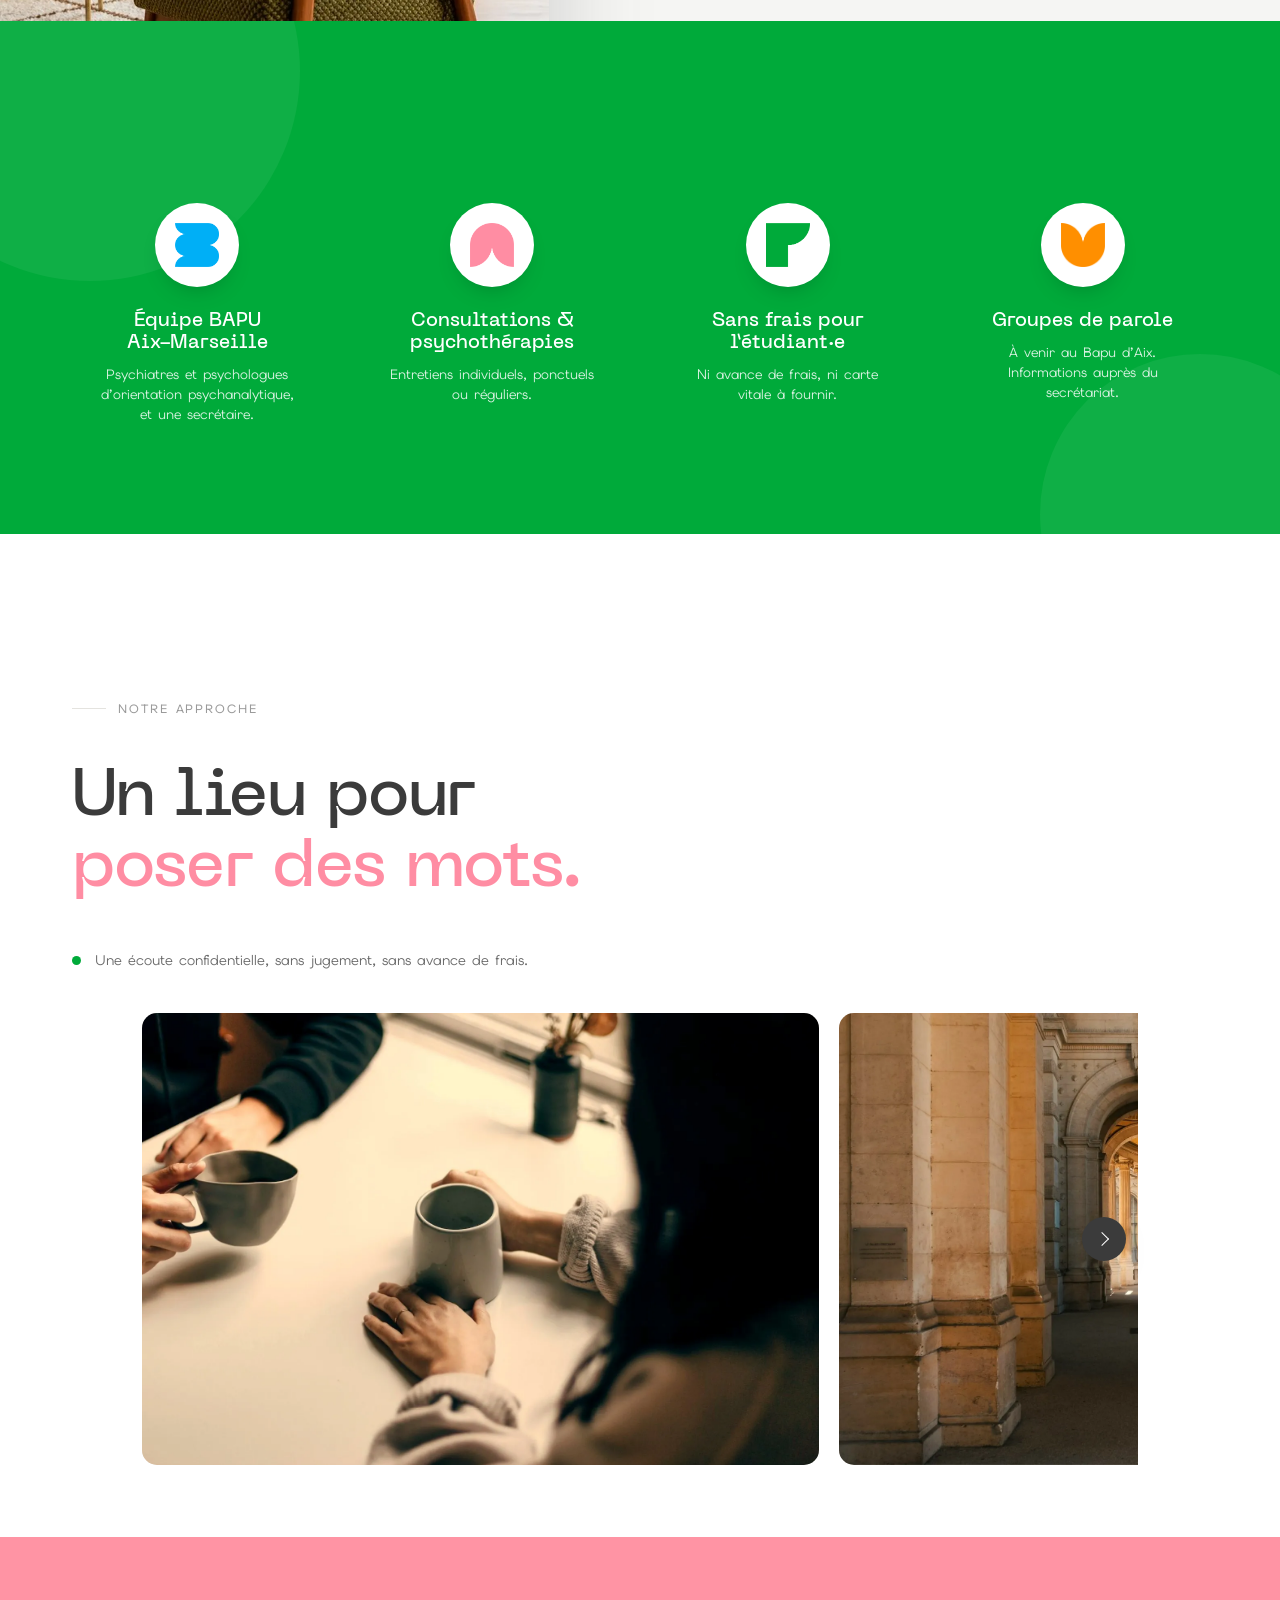
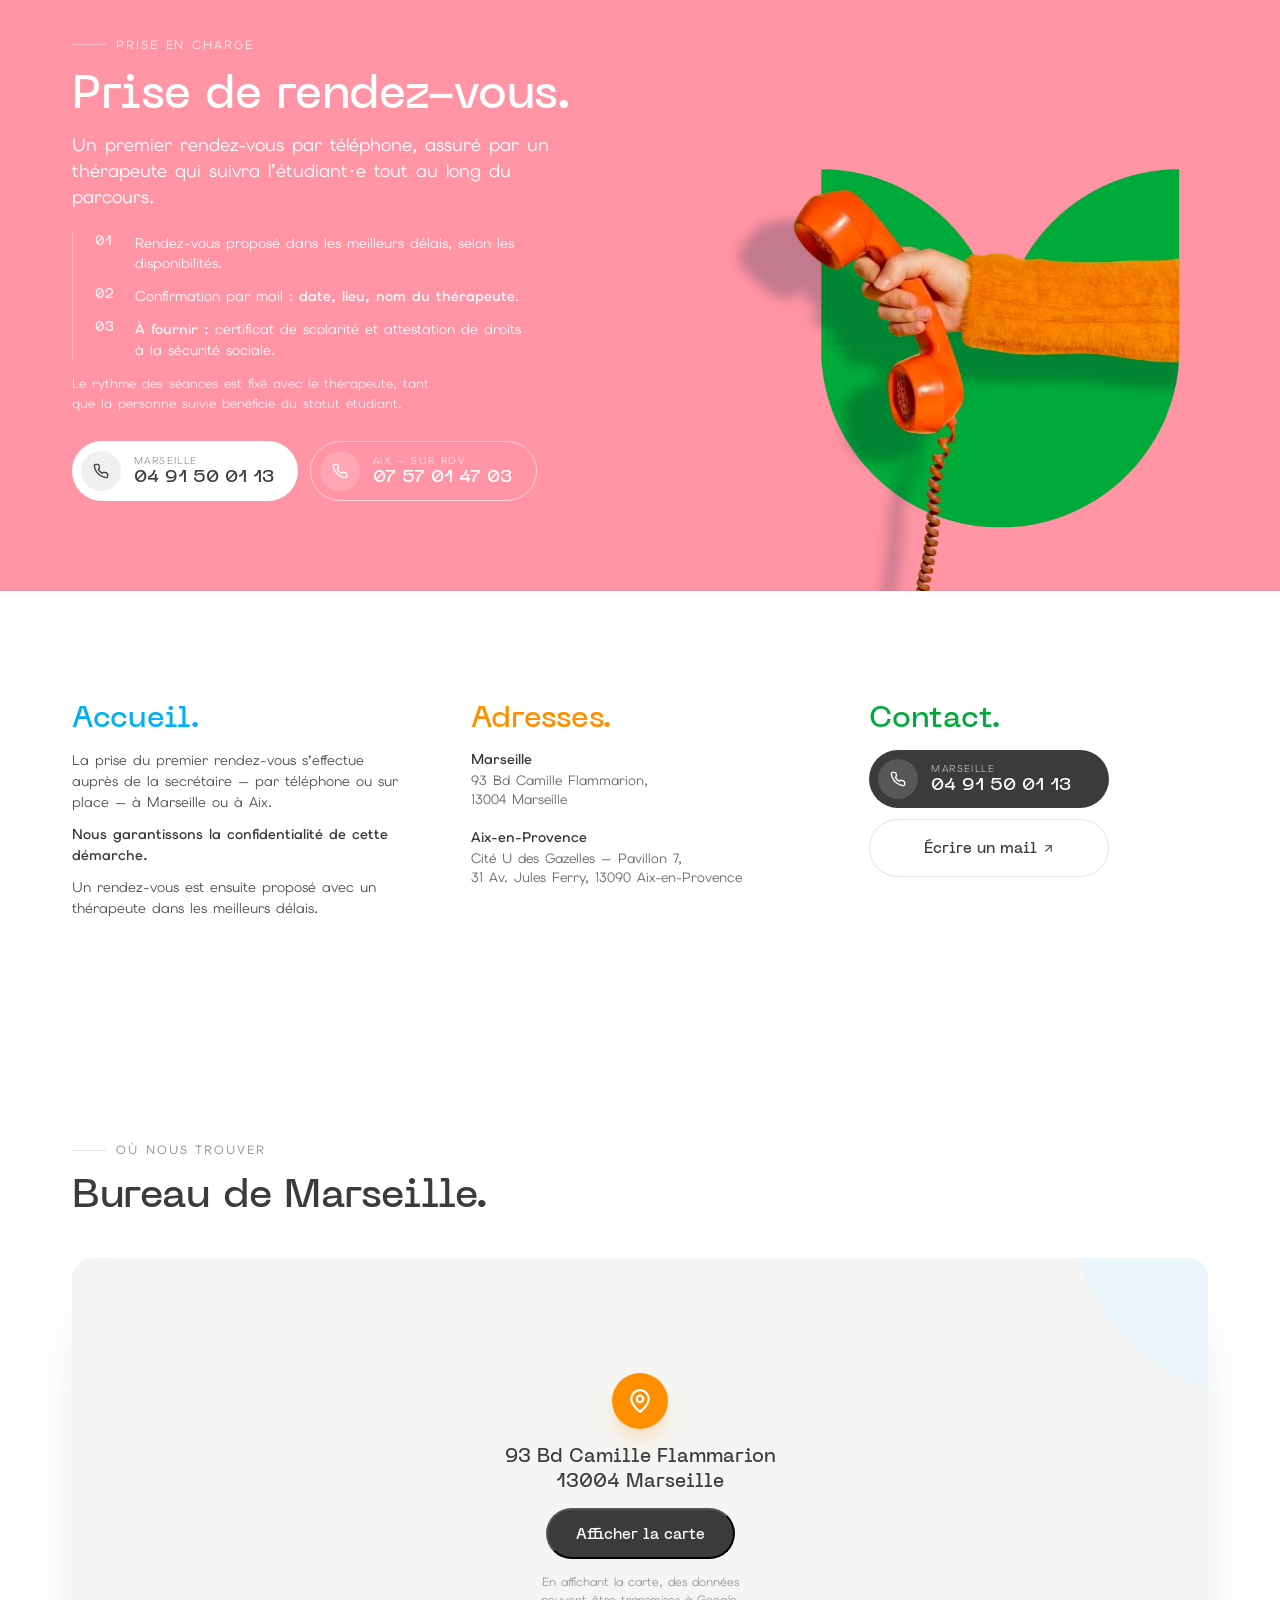
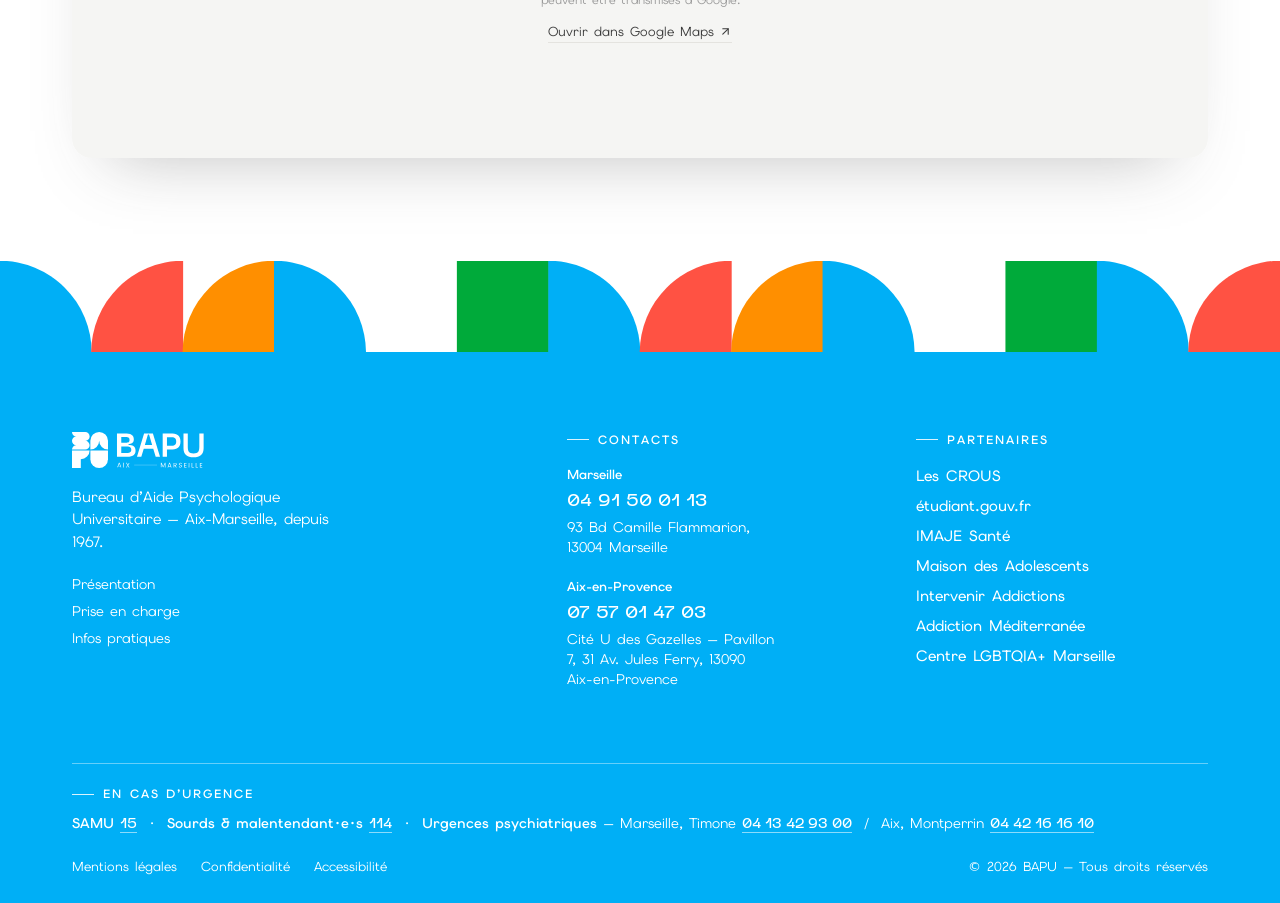
==== commit a40efbea: "feat(vivant): zoom lent + ordre/désat photos + proportions proto Co-Authored-By: Claude Opus 5.5 <no" ====
--- a/index.html
+++ b/index.html
@@ -86,6 +86,7 @@
         <li class="vslide"><picture><source type="image/webp" srcset="img/vivant/vivant-01.webp"><img src="img/vivant/vivant-01.jpg" alt="" loading="lazy" decoding="async" width="1800" height="1200"></picture></li>
         <li class="vslide"><picture><source type="image/webp" srcset="img/vivant/vivant-02.webp"><img src="img/vivant/vivant-02.jpg" alt="" loading="lazy" decoding="async" width="1800" height="1200"></picture></li>
         <li class="vslide"><picture><source type="image/webp" srcset="img/vivant/vivant-03.webp"><img src="img/vivant/vivant-03.jpg" alt="" loading="lazy" decoding="async" width="1800" height="1200"></picture></li>
+        <li class="vslide"><picture><source type="image/webp" srcset="img/vivant/vivant-04.webp"><img src="img/vivant/vivant-04.jpg" alt="" loading="lazy" decoding="async" width="1800" height="1200"></picture></li>
       </ul>
       <button class="vnav vprev" type="button" aria-label="Photo précédente"></button>
       <button class="vnav vnext" type="button" aria-label="Photo suivante"></button>
--- a/css/styles.css
+++ b/css/styles.css
@@ -8,7 +8,7 @@
 @font-face{font-family:"Elms";font-weight:500;font-display:swap;src:url(../fonts/elmssans-500.woff2) format("woff2")}
 @font-face{font-family:"Elms";font-weight:600;font-display:swap;src:url(../fonts/elmssans-600.woff2) format("woff2")}
 @font-face{font-family:"Elms";font-weight:700;font-display:swap;src:url(../fonts/elmssans-700.woff2) format("woff2")}
-:root{--v:#00AA3A;--b:#00AFF6;--o:#FF8F00;--r:#FF5243;--p:#FF8DA3;--ink:#3B3B3B;--paper:#fff;--bg:#F5F5F3;--pink:#FF94A4;--muted:#9A9A9A;--hair:#E4E3DF;
+:root{--v:#00AA3A;--b:#00AFF6;--o:#FF8F00;--r:#FF5243;--p:#FF8DA3;--ink:#3B3B3B;--paper:#fff;--bg:#F5F5F3;--pink:#FF94A4;--muted:#9A9A9A;--hair:#E4E3DF;--cream:#F3EEE7;
  --sans:"Elms",system-ui,-apple-system,"Helvetica Neue",Arial,sans-serif}
 *{margin:0;padding:0;box-sizing:border-box}html{-webkit-text-size-adjust:100%;scroll-behavior:smooth}
 /* Lenis (scroll doux) */
@@ -114,7 +114,7 @@
 @media(max-width:520px){.pgrid{grid-template-columns:1fr 1fr;gap:36px 16px}.picto .ico{width:64px;height:64px;margin-bottom:16px}.picto .ico img{width:34px !important;height:34px !important}.picto h3{font-size:16px;margin-bottom:8px}.picto p{font-size:13px}}
 /* RDV pink - le fil du tel s'arrete pile en bas de section */
 /* MANIFESTE */
-.mani{background:#fff;padding-block:clamp(80px,13vw,180px)}
+.mani{background:#fff;padding-block:clamp(80px,13vw,180px) clamp(28px,4.5vw,44px)}
 .mani .overline{display:flex;align-items:center;gap:12px;font-weight:500;font-size:12px;letter-spacing:.16em;text-transform:uppercase;color:var(--muted);margin-bottom:clamp(28px,4vw,40px)}
 .mani .overline::before{content:"";width:34px;height:1px;background:var(--hair)}
 .mani .phrase{font-family:"NMI";font-weight:500;font-size:clamp(30px,5.6vw,66px);line-height:1.08;letter-spacing:-.02em;color:var(--ink);max-width:20ch;margin:0}
@@ -124,17 +124,22 @@
 .mani .sig{margin-top:clamp(34px,5vw,52px);display:flex;align-items:center;gap:14px;font-weight:400;font-size:14px;color:#6a6a6a}
 .mani .sig .dot{width:9px;height:9px;border-radius:50%;background:var(--v);flex:none}
 /* VIVANT — carrousel (scroll-snap natif, aucun autoplay) */
-.vivant{background:#fff;padding-block:0 clamp(58px,8vw,104px)}
+.vivant{background:var(--paper);padding-block:0 clamp(40px,7vw,72px)}
+.vivant .wrap{max-width:1100px}
 .vcar{position:relative}
 .vtrack{list-style:none;display:flex;gap:clamp(12px,1.6vw,20px);overflow-x:auto;scroll-snap-type:x mandatory;scroll-behavior:smooth;overscroll-behavior-x:contain;scrollbar-width:none;-webkit-overflow-scrolling:touch}
 .vtrack::-webkit-scrollbar{display:none}
-.vslide{flex:0 0 68%;scroll-snap-align:center;border-radius:20px;overflow:hidden;background:#FFF3E0}
+.vslide{flex:0 0 68%;scroll-snap-align:center;border-radius:15px;overflow:hidden;background:var(--cream)}
 .vslide img{display:block;width:100%;height:auto;aspect-ratio:3/2;object-fit:cover}
-.vnav{position:absolute;top:50%;transform:translateY(-50%);z-index:2;width:44px;height:44px;border:0;border-radius:50%;background:rgba(255,255,255,.88);color:var(--ink);box-shadow:0 10px 24px -12px rgba(59,59,59,.45);display:grid;place-items:center;cursor:pointer;transition:opacity .25s,background .25s}
+.vslide img{transform:scale(1);will-change:transform}
+.vslide.is-active img{animation:vivZoom 8s ease-out both}
+@keyframes vivZoom{from{transform:scale(1)}to{transform:scale(1.08)}}
+@media (prefers-reduced-motion:reduce){.vslide img{animation:none!important;transform:none!important}}
+.vnav{position:absolute;top:50%;transform:translateY(-50%);z-index:2;width:44px;height:44px;border:0;border-radius:50%;background:var(--ink);color:#fff;box-shadow:0 12px 28px -12px rgba(59,59,59,.5);display:grid;place-items:center;cursor:pointer;transition:opacity .25s,background .25s,transform .25s}
 .vnav::before{content:"";width:9px;height:9px;border-top:1.8px solid currentColor;border-right:1.8px solid currentColor}
 .vprev{left:12px}.vprev::before{transform:translateX(2px) rotate(-135deg)}
 .vnext{right:12px}.vnext::before{transform:translateX(-2px) rotate(45deg)}
-.vnav:hover{background:#fff}
+.vnav:hover{transform:translateY(calc(-50% - 1px))}
 .vnav:disabled{opacity:0;pointer-events:none}
 @media(max-width:720px){.vslide{flex-basis:86%}}
 @media(hover:none) and (pointer:coarse){.vnav{opacity:0;pointer-events:none}.vnav:focus-visible{opacity:1}}
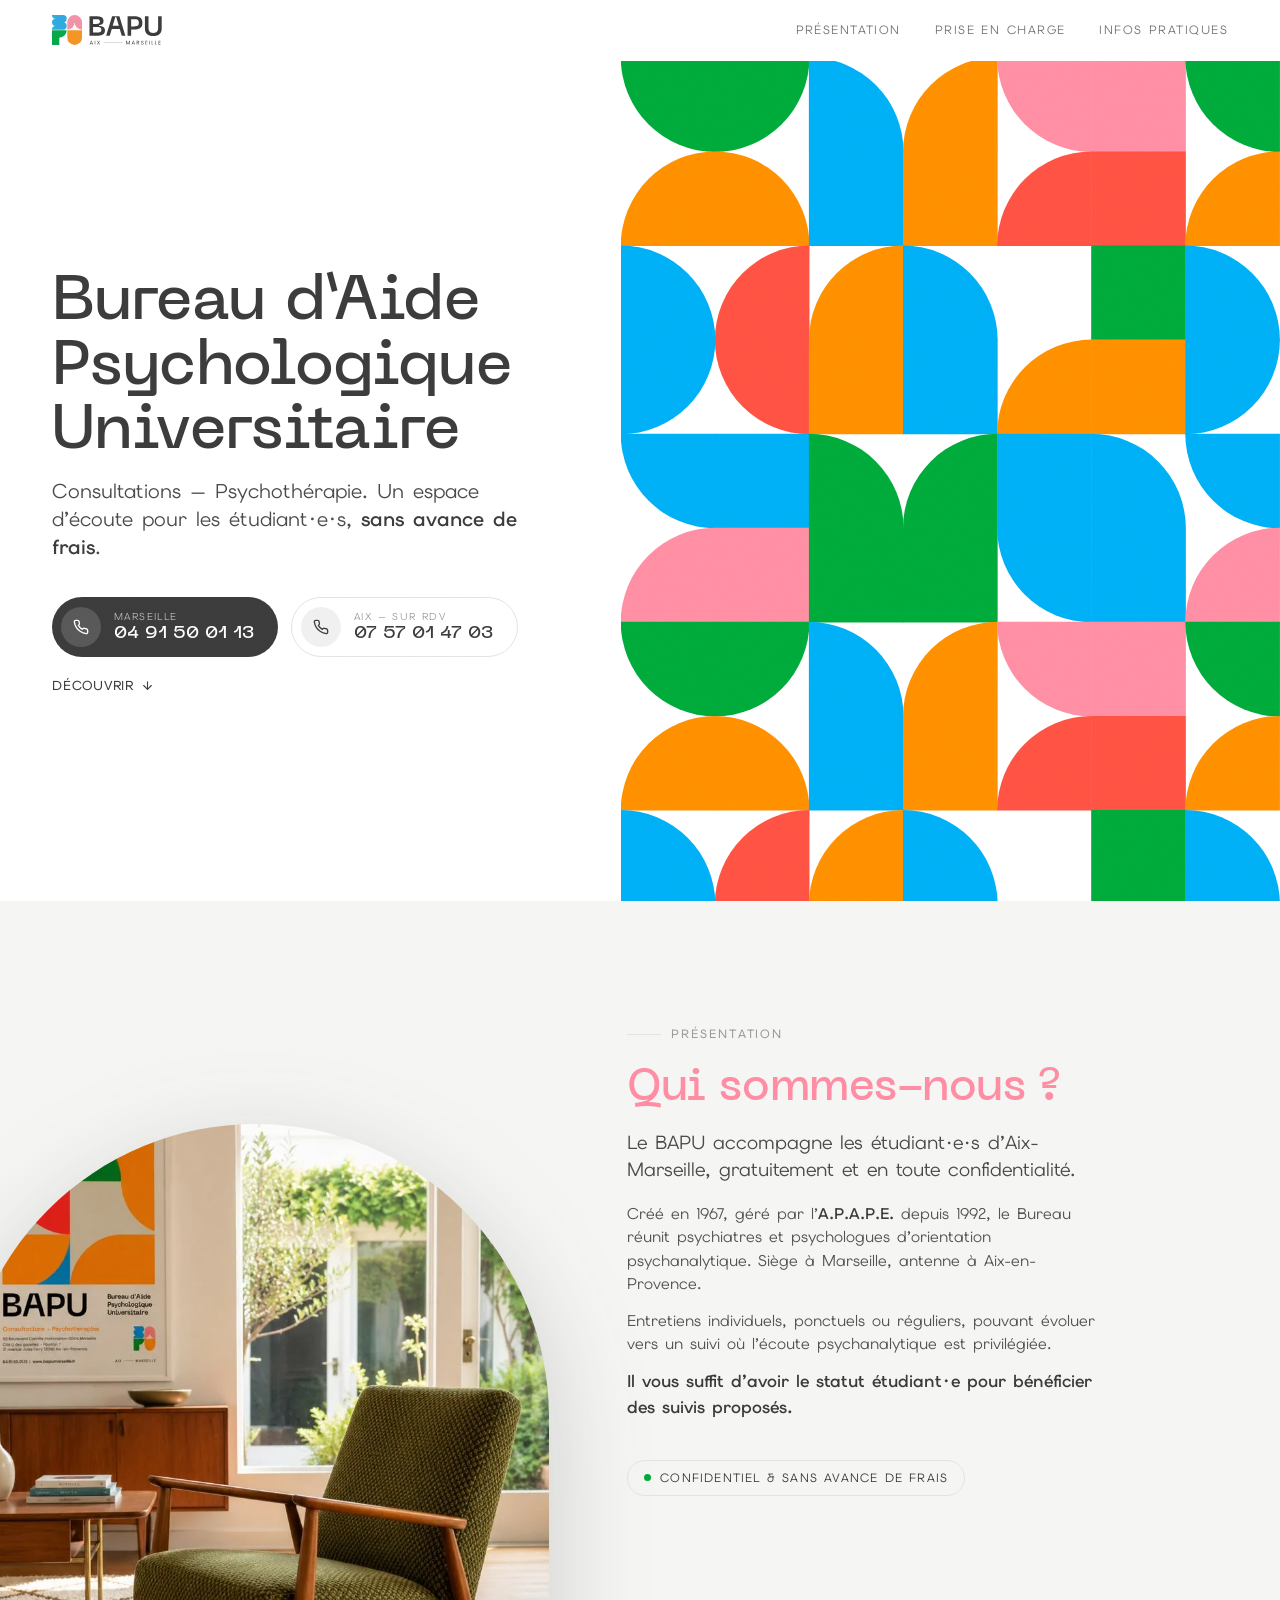
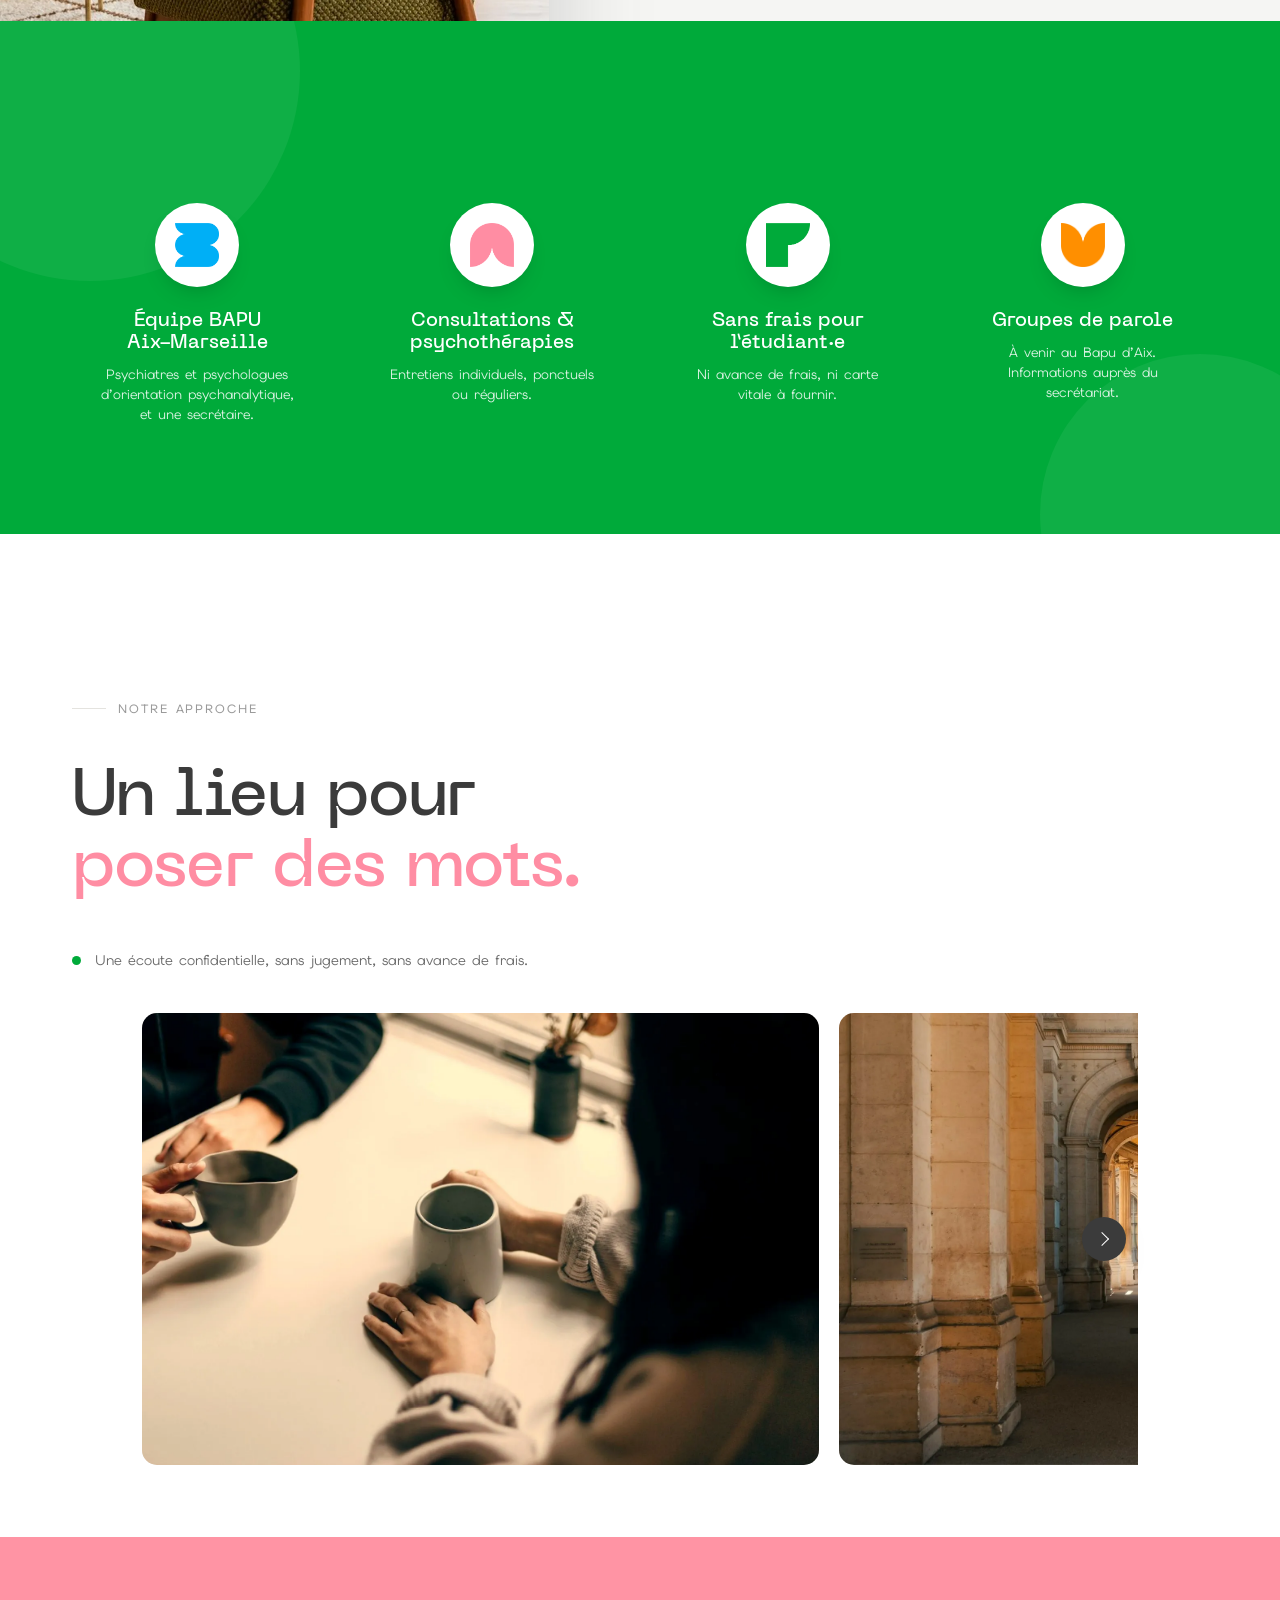
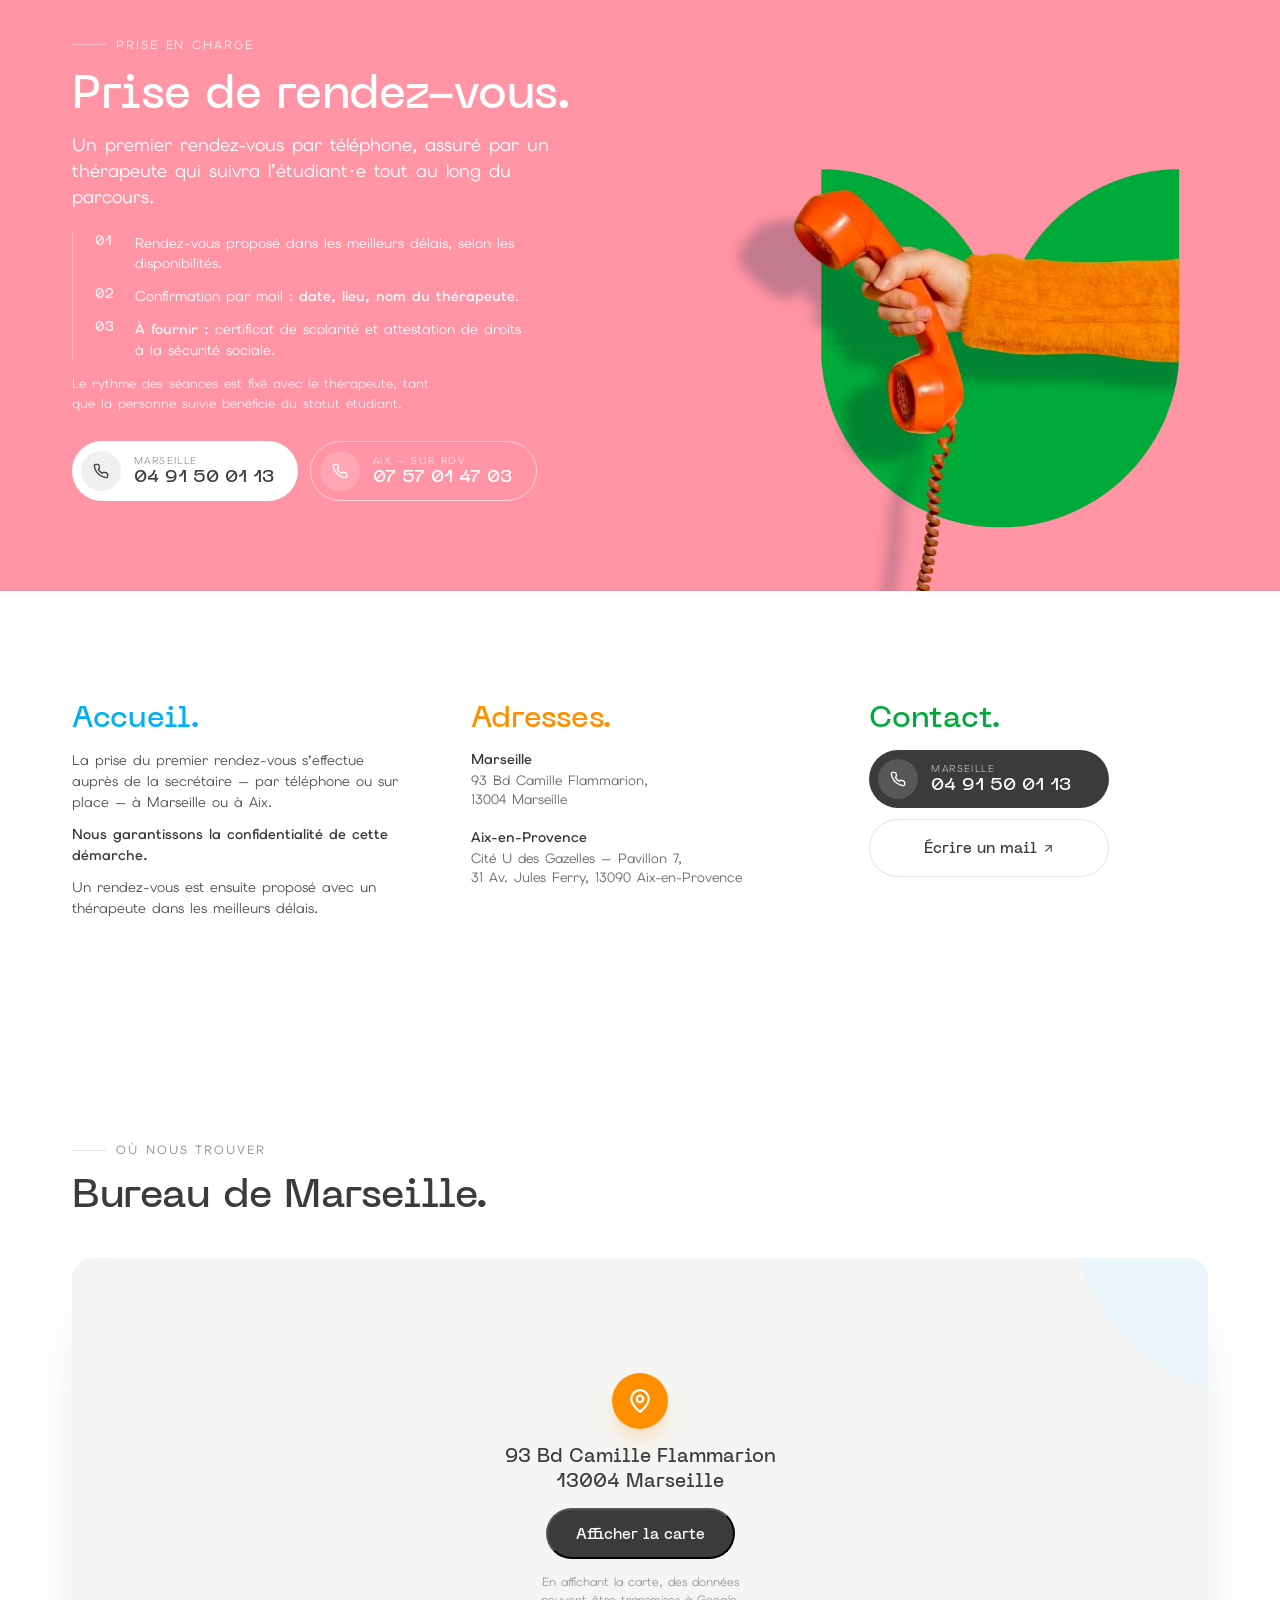
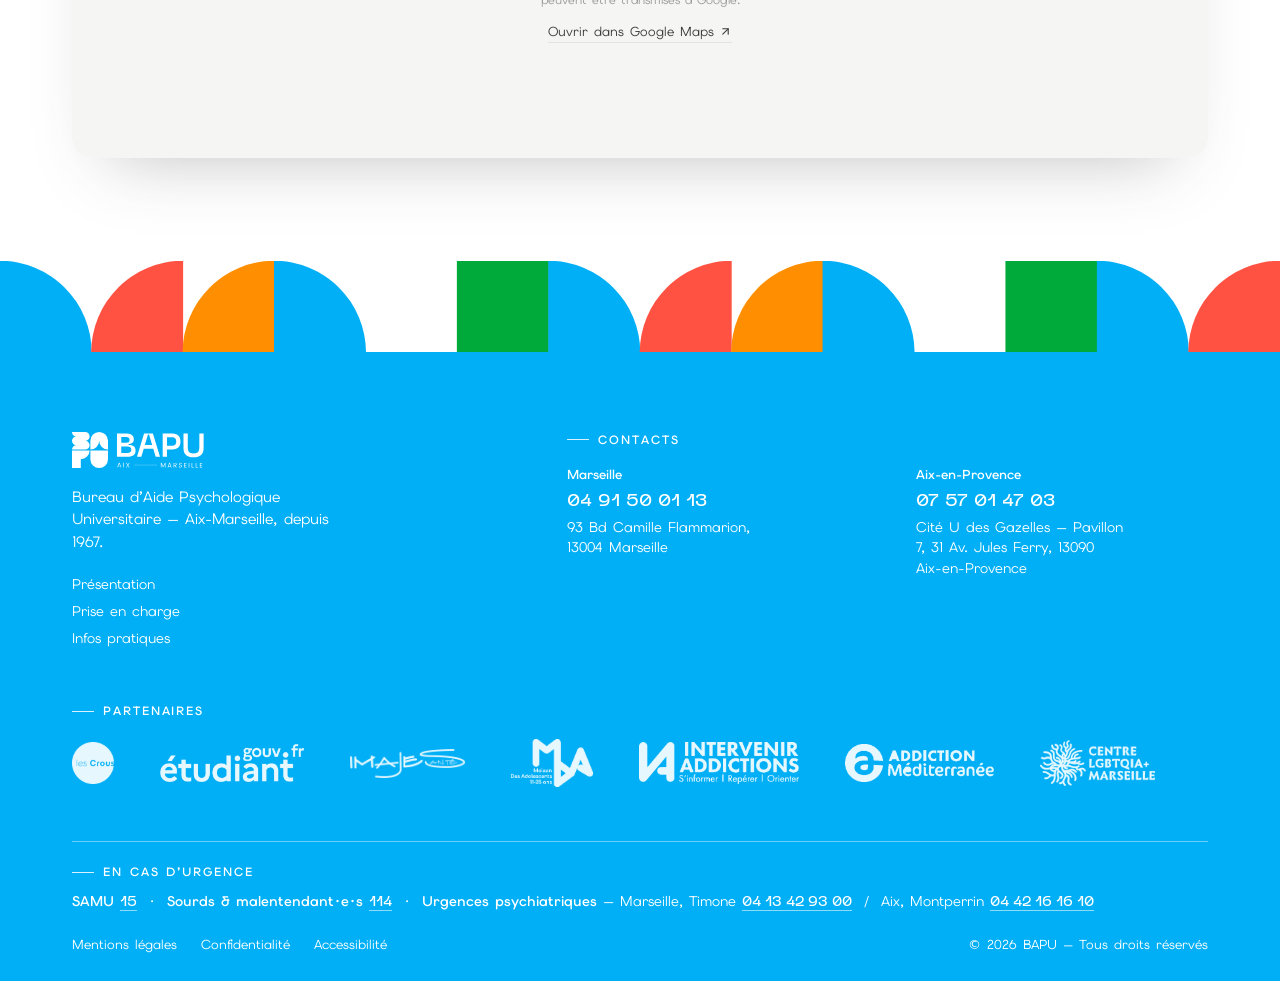
==== commit 5d44be17: "feat(footer): bande logos partenaires (blanc) au lieu de la liste texte - 7 logos partenaires en bla" ====
--- a/index.html
+++ b/index.html
@@ -152,23 +152,26 @@
      <a class="ftel cms-tel-marseille cms-tellink-marseille" href="tel:+33491500113">04 91 50 01 13</a>
      <p class="faddr cms-adrl-marseille"><span class="adr-l">93 Bd Camille Flammarion,</span> <span class="adr-l">13004 Marseille</span></p>
     </div>
+   </div>
+   <div class="fcol">
+    <div class="flabel flabel-ghost" aria-hidden="true">Contacts</div>
     <div class="fcontact">
      <div class="fplace">Aix-en-Provence</div>
      <a class="ftel cms-tel-aix cms-tellink-aix" href="tel:+33757014703">07 57 01 47 03</a>
      <p class="faddr cms-adrl-aix"><span class="adr-l">Cité U des Gazelles — Pavillon 7,</span> <span class="adr-l">31 Av. Jules Ferry, 13090 Aix-en-Provence</span></p>
     </div>
    </div>
-   <div class="fcol">
-    <div class="flabel">Partenaires</div>
-    <ul class="fpartners">
-     <li><a href="https://www.lescrous.fr/" target="_blank" rel="noopener">Les CROUS</a></li>
-     <li><a href="https://www.etudiant.gouv.fr/fr" target="_blank" rel="noopener">étudiant.gouv.fr</a></li>
-     <li><a href="https://www.imajesante.fr/" target="_blank" rel="noopener">IMAJE Santé</a></li>
-     <li><a href="https://mda13nord.fr/" target="_blank" rel="noopener">Maison des Adolescents</a></li>
-     <li><a href="https://intervenir-addictions.fr/" target="_blank" rel="noopener">Intervenir Addictions</a></li>
-     <li><a href="https://www.addiction-mediterranee.fr/" target="_blank" rel="noopener">Addiction Méditerranée</a></li>
-     <li><a href="https://centrelgbtqiamarseille.org/" target="_blank" rel="noopener">Centre LGBTQIA+ Marseille</a></li>
-    </ul>
+  </div>
+  <div class="fpartners-band">
+   <div class="flabel">Partenaires</div>
+   <div class="fplogos">
+    <a class="fp fp-crous" href="https://www.lescrous.fr/" target="_blank" rel="noopener" aria-label="Les CROUS"><img src="img/partenaires/crous.png" alt="Les CROUS" width="128" height="128" loading="lazy"></a>
+    <a class="fp fp-etudiant" href="https://www.etudiant.gouv.fr/fr" target="_blank" rel="noopener" aria-label="étudiant.gouv.fr"><img src="img/partenaires/etudiant.png" alt="étudiant.gouv.fr" width="485" height="128" loading="lazy"></a>
+    <a class="fp fp-imaje" href="https://www.imajesante.fr/" target="_blank" rel="noopener" aria-label="IMAJE Santé"><img src="img/partenaires/imaje.png" alt="IMAJE Santé" width="507" height="128" loading="lazy"></a>
+    <a class="fp fp-mda" href="https://mda13nord.fr/" target="_blank" rel="noopener" aria-label="Maison des Adolescents 13 Nord"><img src="img/partenaires/mda.png" alt="Maison des Adolescents 13 Nord" width="219" height="128" loading="lazy"></a>
+    <a class="fp fp-intervenir" href="https://intervenir-addictions.fr/" target="_blank" rel="noopener" aria-label="Intervenir Addictions"><img src="img/partenaires/intervenir.png" alt="Intervenir Addictions" width="487" height="128" loading="lazy"></a>
+    <a class="fp fp-addmed" href="https://www.addiction-mediterranee.fr/" target="_blank" rel="noopener" aria-label="Addiction Méditerranée"><img src="img/partenaires/addmed.png" alt="Addiction Méditerranée" width="502" height="128" loading="lazy"></a>
+    <a class="fp fp-lgbt" href="https://centrelgbtqiamarseille.org/" target="_blank" rel="noopener" aria-label="Centre LGBTQIA+ Marseille"><img src="img/partenaires/lgbt.png" alt="Centre LGBTQIA+ Marseille" width="320" height="128" loading="lazy"></a>
    </div>
   </div>
   <div class="frule"></div>
--- a/css/styles.css
+++ b/css/styles.css
@@ -208,6 +208,22 @@
 .faddr{font-size:14px;line-height:1.45;color:#fff;max-width:26ch}
 .fpartners{list-style:none;display:flex;flex-direction:column;gap:10px}
 .fpartners li{font-size:15px;font-weight:500;color:#fff}
+.flabel-ghost{visibility:hidden}
+@media(max-width:820px){.flabel-ghost{display:none}}
+.fpartners-band{margin-top:clamp(34px,5vw,56px)}
+.fpartners-band .flabel{margin-bottom:20px}
+.fplogos{display:flex;flex-wrap:wrap;align-items:center;gap:clamp(26px,3.6vw,52px)}
+.fplogos .fp{display:inline-flex;align-items:center;opacity:.9;transition:opacity .25s,transform .25s}
+.fplogos .fp:hover{opacity:1;transform:translateY(-2px)}
+.fplogos .fp img{display:block;width:auto}
+.fp-crous img{height:42px}
+.fp-etudiant img{height:38px}
+.fp-imaje img{height:29px}
+.fp-mda img{height:48px}
+.fp-intervenir img{height:42px}
+.fp-addmed img{height:38px}
+.fp-lgbt img{height:46px}
+@media(max-width:560px){.fplogos{gap:24px}.fp-mda img{height:42px}.fp-lgbt img{height:40px}.fp-crous img{height:38px}.fp-intervenir img{height:38px}}
 .frule{height:1px;background:rgba(255,255,255,.4);margin:clamp(32px,5vw,54px) 0 22px}
 .fbottom{display:flex;justify-content:space-between;align-items:center;gap:16px;flex-wrap:wrap}
 .flinks{display:flex;gap:24px;flex-wrap:wrap}
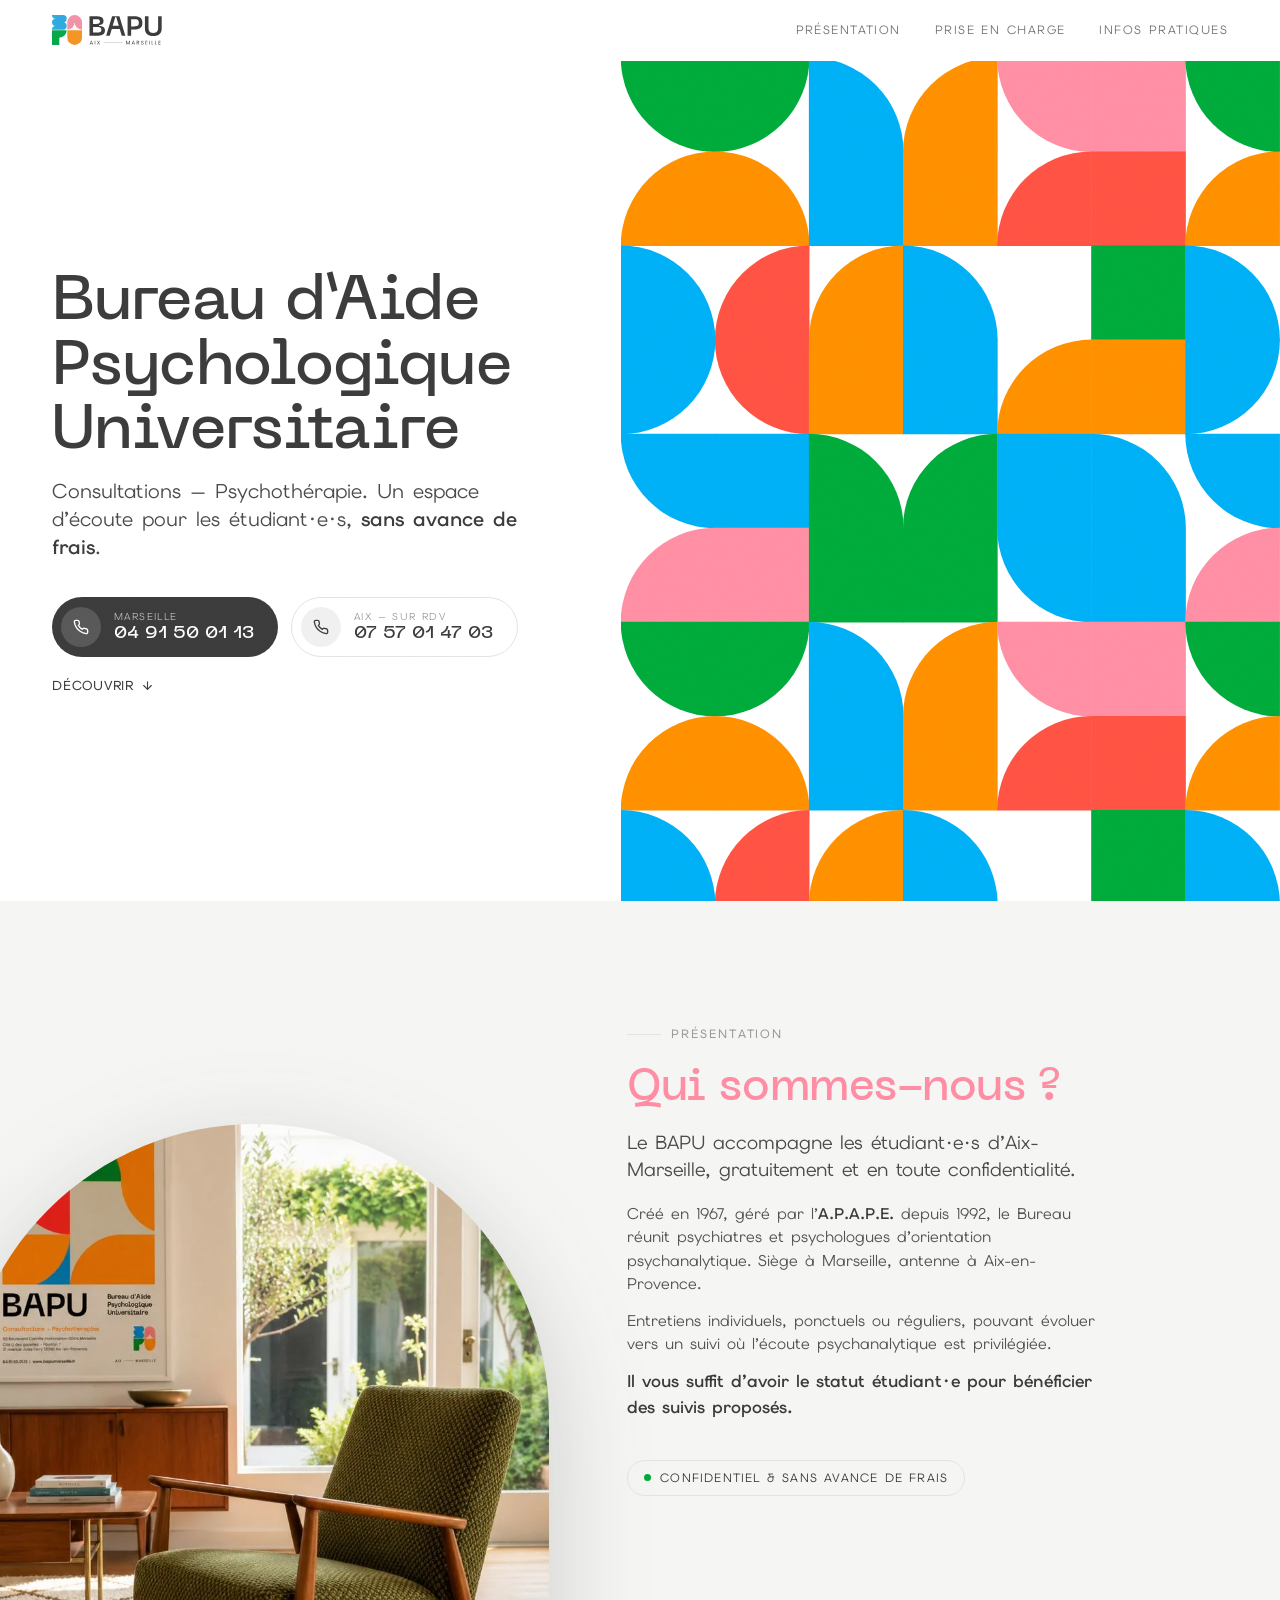
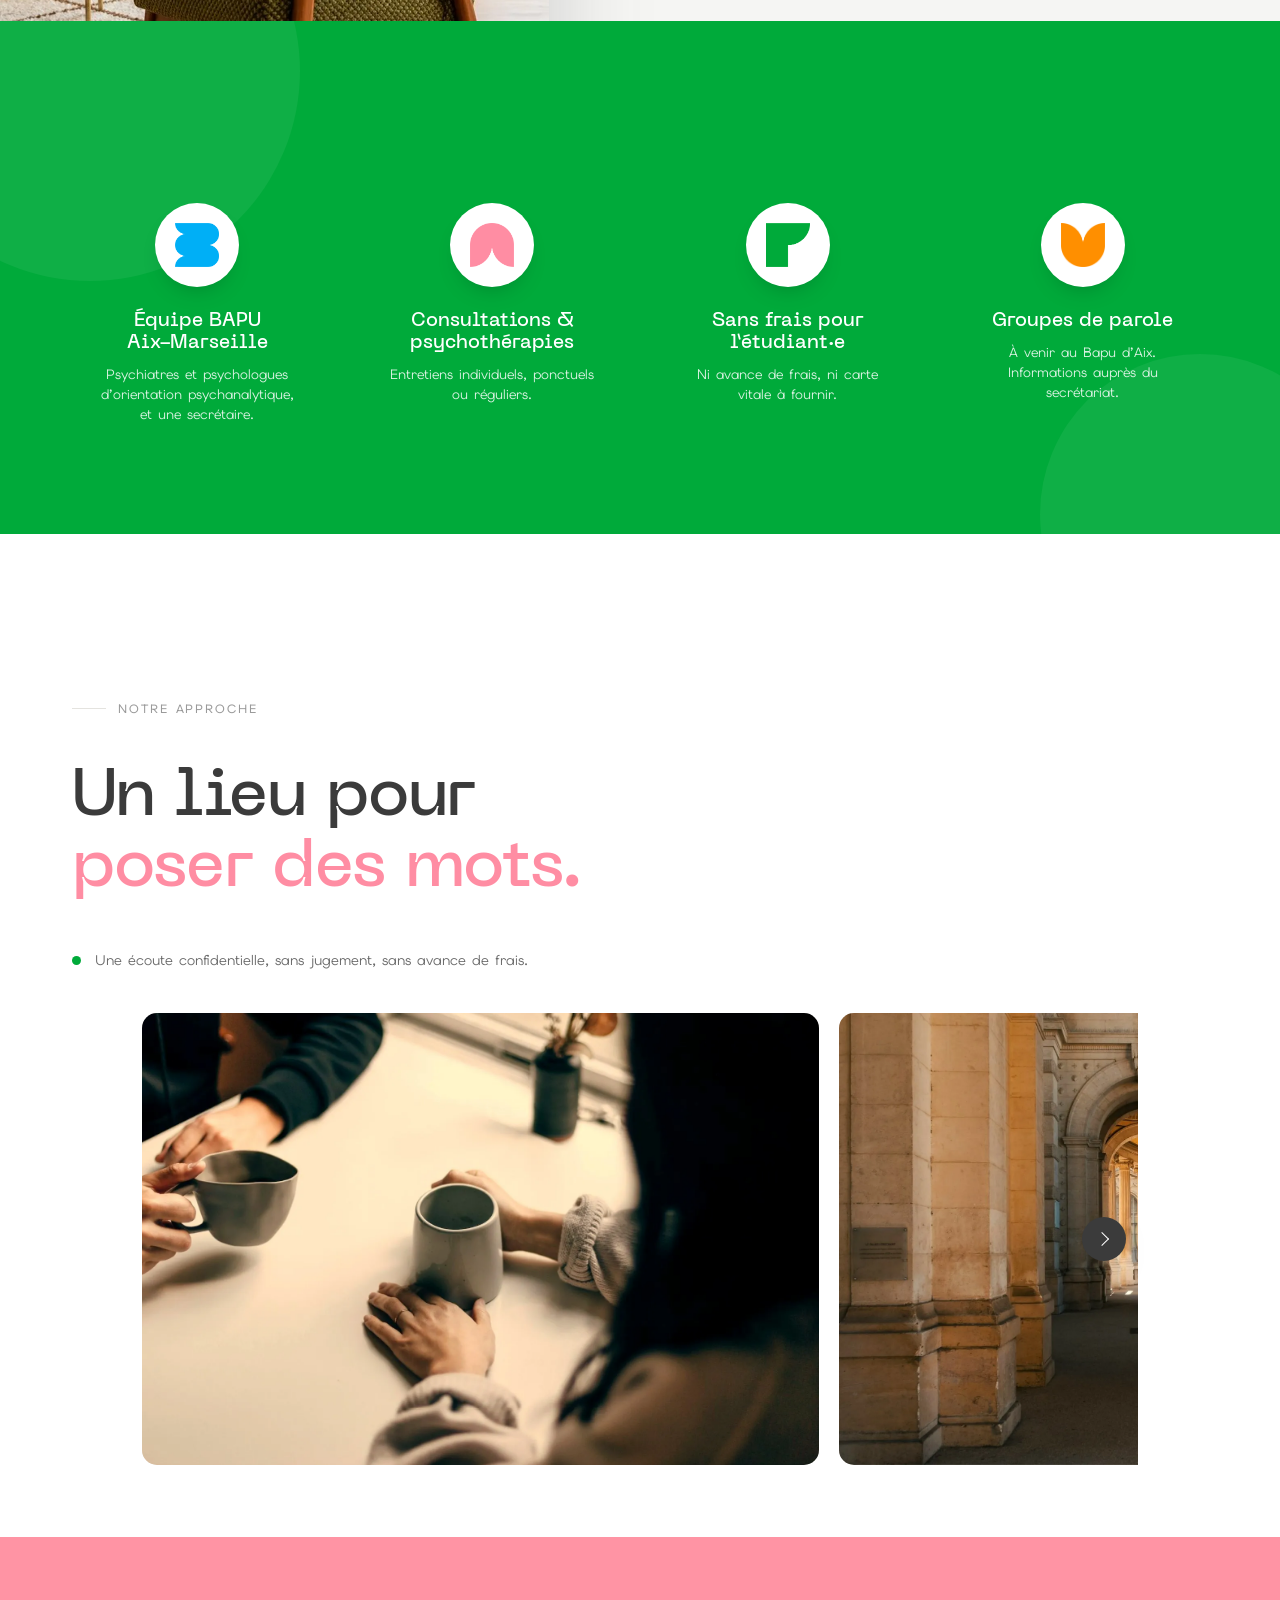
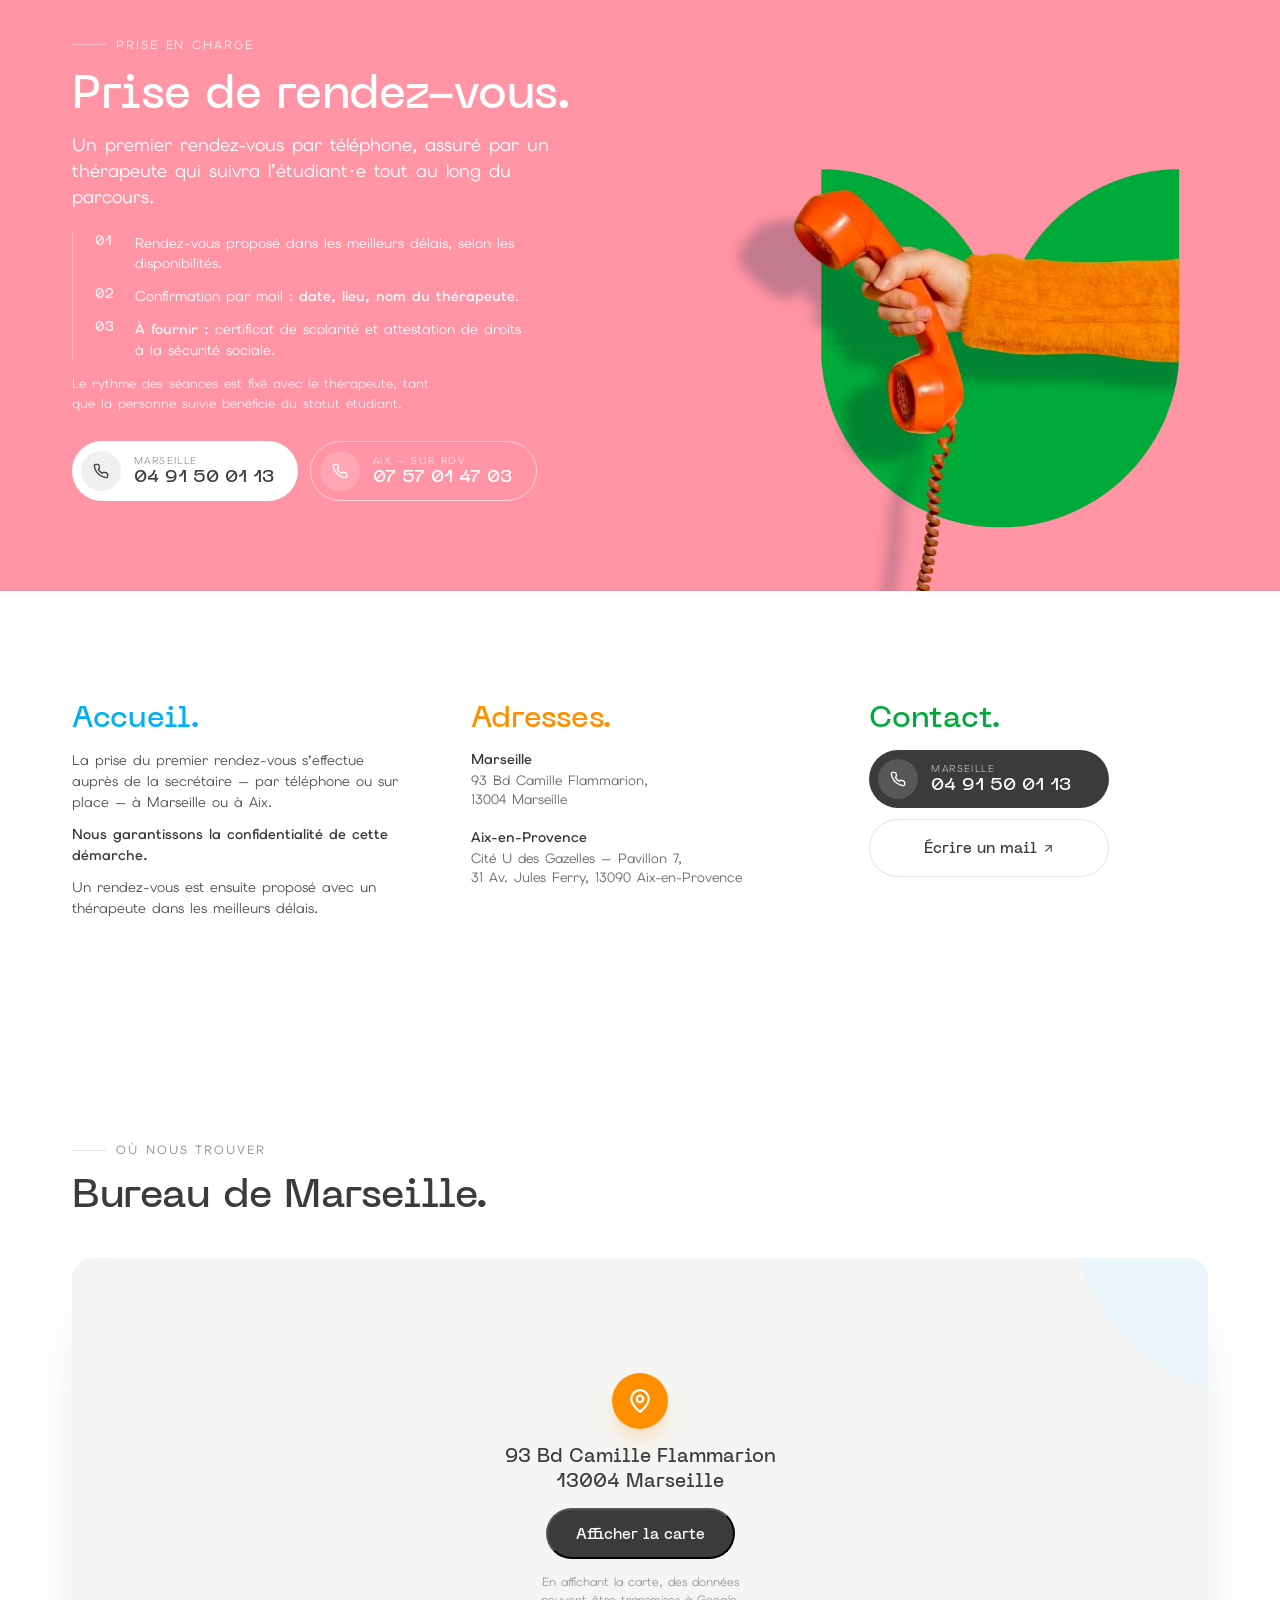
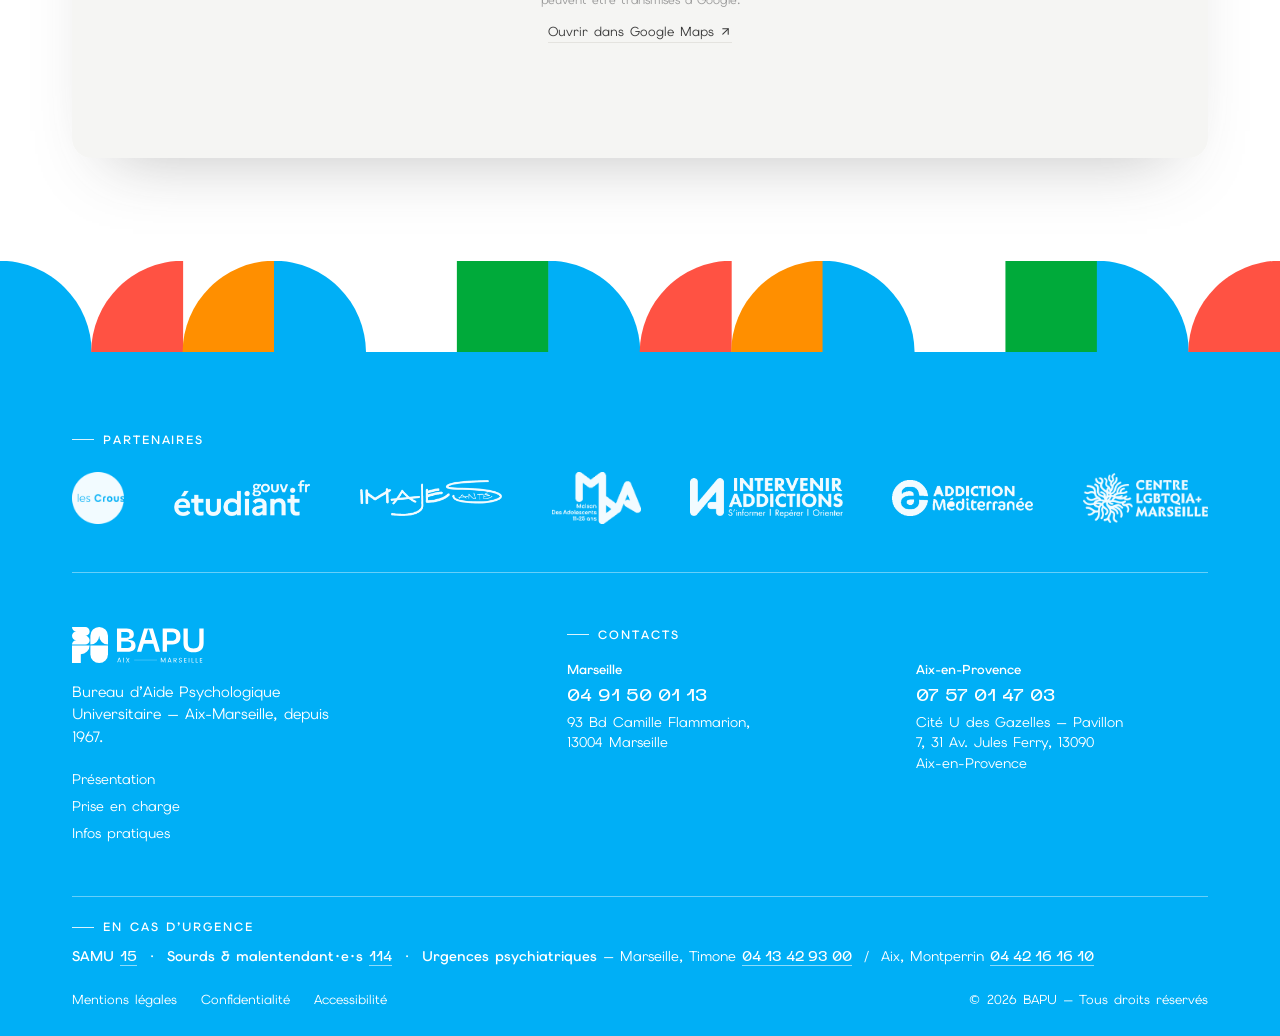
==== commit fa64f220: "feat(footer): partenaires en tête du footer + équilibrage des logos (mobile 2 col) Co-Authored-By: C" ====
--- a/index.html
+++ b/index.html
@@ -135,33 +135,6 @@
 
 <footer>
  <div class="wrap">
-  <div class="fgrid">
-   <div class="fcol fbrand">
-    <svg class="logo-white" xmlns="http://www.w3.org/2000/svg" viewBox="0 0 455.82 124.63"><defs><style>.logo-white .cls-1{fill:#fff;}</style></defs><title>BAPU_LOGO BLANC</title><g id="Calque_2" data-name="Calque 2"><g id="Calque_1-2" data-name="Calque 1"><path class="cls-1" d="M124.6,30.49a30.49,30.49,0,0,0-61,0h0c0,6,0,13,0,30.49A30.49,30.49,0,0,0,94.11,30.5,30.49,30.49,0,0,0,124.6,61c0-17.48,0-24.47,0-30.49Z"/><path class="cls-1" d="M15.24,61H45.72v0a15.22,15.22,0,0,0,.18-30.44A15.22,15.22,0,0,0,45.72.08H0A15.24,15.24,0,0,0,15.24,15.32,15.24,15.24,0,0,0,0,30.51H0v0H0A15.24,15.24,0,0,0,15.24,45.75,15.24,15.24,0,0,0,0,61H15.24"/><path class="cls-1" d="M30.45,63.65H0V94.08H0v30.43H30.47c0-6,0-13,0-30.38A30.49,30.49,0,0,0,60.94,63.65Z"/><path class="cls-1" d="M94.12,63.66H63.64V94.13h0a30.51,30.51,0,0,0,30.45,30.5h.05a30.51,30.51,0,0,0,30.45-30.5h0V63.66H94.12"/><path class="cls-1" d="M155.71,4.84h25.8c21.42,0,32.59,3.92,32.59,19.92,0,13.82-9.67,16-18.2,16.58v3.92c12.32.34,24.18,3.11,24.18,19.23C220.08,82.11,205,86,184.38,86H155.71ZM183,37.31c9.79,0,16.24-.81,16.24-9.79,0-9.44-6.45-9.79-16.24-9.79H170.57V37.31Zm2.88,35.81c12.09,0,19.35-.92,19.35-11.4,0-10.25-7.26-11.52-19.35-11.52H170.57V73.13Z"/><path class="cls-1" d="M281.35,57.7H248.41L240,86H225L249.57,4.84h30.52L304.73,86h-15Zm-3.92-12.9L266.72,8.64h-3.8L252.21,44.8Z"/><path class="cls-1" d="M375.67,32.48c0,23.38-14.62,27.87-35.12,27.87H328.8V86H313.94V4.84h26.6C361,4.84,375.67,9.33,375.67,32.48Zm-14.86,0c0-13-7.37-14.74-19.46-14.74H328.8V47.45h12.55C353.44,47.45,360.81,45.72,360.81,32.48Z"/><path class="cls-1" d="M386,4.84h14.86V50.33c0,15.32,3.11,24,20,24s20-8.64,20-24V4.84h14.86v51c0,20.27-11.63,31.32-34.89,31.32S386,76.12,386,55.85Z"/><path class="cls-1" d="M168.28,122.46,167.07,119l-7,0-1.24,3.44h-2.11l5.79-15.68h2.27l5.61,15.74Zm-7.59-5.11,5.8,0-2.86-8.13Z"/><path class="cls-1" d="M177.64,122.51l.08-15.71h2.06l-.08,15.71Z"/><path class="cls-1" d="M199.16,106.91l-4.89,7.84,4.79,7.87H196.8L193,116.4l-3.63,6.17h-2.29l4.89-7.84-4.81-7.87h2.29l3.8,6.23,3.64-6.19Z"/><path class="cls-1" d="M323.71,106.78l-.08,15.71h-2.09l.06-11.45-5.31,11.42H315L309.73,111l-.06,11.45h-2.06l.08-15.71h2.11l5.85,12.9,6-12.84Z"/><path class="cls-1" d="M342.4,122.58l-1.21-3.45-7,0L333,122.53h-2.11l5.79-15.68h2.27l5.61,15.74Zm-7.59-5.11,5.8,0-2.86-8.13Z"/><path class="cls-1" d="M353.86,116.15l0,6.48h-2.06l.08-15.71,5.1,0a5.75,5.75,0,0,1,4,1.31,4.15,4.15,0,0,1,1.38,3.17,4.77,4.77,0,0,1-1,3.11,4.72,4.72,0,0,1-3.07,1.55l4.3,6.59H360l-4.09-6.5Zm0-7.57,0,5.94h3a3.57,3.57,0,0,0,2.53-.77,2.86,2.86,0,0,0,.84-2.18q0-3-3.34-3Z"/><path class="cls-1" d="M372,111.21a2.14,2.14,0,0,0,.47,1.43,2.82,2.82,0,0,0,1.22.84,13.52,13.52,0,0,0,1.66.49q.92.21,1.83.47a8.15,8.15,0,0,1,1.66.68,3.18,3.18,0,0,1,1.22,1.23,3.94,3.94,0,0,1,.46,2,4.31,4.31,0,0,1-1.42,3.19,5.23,5.23,0,0,1-3.8,1.34,6.4,6.4,0,0,1-3.88-1.12,3.51,3.51,0,0,1-1.48-3h2.2a2.46,2.46,0,0,0,.84,1.73,3.36,3.36,0,0,0,2.25.67,3.5,3.5,0,0,0,2.38-.76,2.33,2.33,0,0,0,.89-1.8,2.38,2.38,0,0,0-.47-1.59,2.86,2.86,0,0,0-1.22-.83,12.35,12.35,0,0,0-1.67-.47c-.61-.13-1.22-.29-1.83-.47a8.2,8.2,0,0,1-1.66-.7,3.23,3.23,0,0,1-1.22-1.25,4.44,4.44,0,0,1,1-5.25,5.48,5.48,0,0,1,3.7-1.19,5.73,5.73,0,0,1,3.62,1.07,4.1,4.1,0,0,1,1.54,2.92H378a2.33,2.33,0,0,0-.87-1.59,3.17,3.17,0,0,0-2.1-.67,3.36,3.36,0,0,0-2.17.66A2.35,2.35,0,0,0,372,111.21Z"/><path class="cls-1" d="M396.52,107.14v1.63l-6.25,0,0,5.35,5.58,0v1.61l-5.58,0,0,5.49,6.25,0v1.63l-8.32,0,.08-15.71Z"/><path class="cls-1" d="M404.1,122.88l.08-15.71h2.06l-.08,15.71Z"/><path class="cls-1" d="M414.17,107.23h2.06l-.07,14.12,5.51,0V123l-7.57,0Z"/><path class="cls-1" d="M428.43,107.3h2.06l-.07,14.12,5.51,0V123l-7.57,0Z"/><path class="cls-1" d="M451,107.41V109l-6.25,0,0,5.35,5.58,0V116l-5.58,0,0,5.49,6.25,0v1.63l-8.32,0,.08-15.71Z"/><rect class="cls-1" x="215.09" y="113.91" width="79.32" height="0.78"/></g></g></svg>
-    <p class="fid">Bureau d’Aide Psychologique Universitaire — Aix-Marseille, depuis 1967.</p>
-    <nav class="fmap" aria-label="Plan du site">
-     <a href="#presentation">Présentation</a>
-     <a href="#rdv">Prise en charge</a>
-     <a href="#infos">Infos pratiques</a>
-    </nav>
-   </div>
-   <div class="fcol">
-    <div class="flabel">Contacts</div>
-    <div class="fcontact">
-     <div class="fplace">Marseille</div>
-     <a class="ftel cms-tel-marseille cms-tellink-marseille" href="tel:+33491500113">04 91 50 01 13</a>
-     <p class="faddr cms-adrl-marseille"><span class="adr-l">93 Bd Camille Flammarion,</span> <span class="adr-l">13004 Marseille</span></p>
-    </div>
-   </div>
-   <div class="fcol">
-    <div class="flabel flabel-ghost" aria-hidden="true">Contacts</div>
-    <div class="fcontact">
-     <div class="fplace">Aix-en-Provence</div>
-     <a class="ftel cms-tel-aix cms-tellink-aix" href="tel:+33757014703">07 57 01 47 03</a>
-     <p class="faddr cms-adrl-aix"><span class="adr-l">Cité U des Gazelles — Pavillon 7,</span> <span class="adr-l">31 Av. Jules Ferry, 13090 Aix-en-Provence</span></p>
-    </div>
-   </div>
-  </div>
   <div class="fpartners-band">
    <div class="flabel">Partenaires</div>
    <div class="fplogos">
@@ -172,6 +145,34 @@
     <a class="fp fp-intervenir" href="https://intervenir-addictions.fr/" target="_blank" rel="noopener" aria-label="Intervenir Addictions"><img src="img/partenaires/intervenir.png" alt="Intervenir Addictions" width="487" height="128" loading="lazy"></a>
     <a class="fp fp-addmed" href="https://www.addiction-mediterranee.fr/" target="_blank" rel="noopener" aria-label="Addiction Méditerranée"><img src="img/partenaires/addmed.png" alt="Addiction Méditerranée" width="502" height="128" loading="lazy"></a>
     <a class="fp fp-lgbt" href="https://centrelgbtqiamarseille.org/" target="_blank" rel="noopener" aria-label="Centre LGBTQIA+ Marseille"><img src="img/partenaires/lgbt.png" alt="Centre LGBTQIA+ Marseille" width="320" height="128" loading="lazy"></a>
+   </div>
+  </div>
+  <div class="frule frule-top"></div>
+  <div class="fgrid">
+   <div class="fcol fbrand">
+    <svg class="logo-white" xmlns="http://www.w3.org/2000/svg" viewBox="0 0 455.82 124.63"><defs><style>.logo-white .cls-1{fill:#fff;}</style></defs><title>BAPU_LOGO BLANC</title><g id="Calque_2" data-name="Calque 2"><g id="Calque_1-2" data-name="Calque 1"><path class="cls-1" d="M124.6,30.49a30.49,30.49,0,0,0-61,0h0c0,6,0,13,0,30.49A30.49,30.49,0,0,0,94.11,30.5,30.49,30.49,0,0,0,124.6,61c0-17.48,0-24.47,0-30.49Z"/><path class="cls-1" d="M15.24,61H45.72v0a15.22,15.22,0,0,0,.18-30.44A15.22,15.22,0,0,0,45.72.08H0A15.24,15.24,0,0,0,15.24,15.32,15.24,15.24,0,0,0,0,30.51H0v0H0A15.24,15.24,0,0,0,15.24,45.75,15.24,15.24,0,0,0,0,61H15.24"/><path class="cls-1" d="M30.45,63.65H0V94.08H0v30.43H30.47c0-6,0-13,0-30.38A30.49,30.49,0,0,0,60.94,63.65Z"/><path class="cls-1" d="M94.12,63.66H63.64V94.13h0a30.51,30.51,0,0,0,30.45,30.5h.05a30.51,30.51,0,0,0,30.45-30.5h0V63.66H94.12"/><path class="cls-1" d="M155.71,4.84h25.8c21.42,0,32.59,3.92,32.59,19.92,0,13.82-9.67,16-18.2,16.58v3.92c12.32.34,24.18,3.11,24.18,19.23C220.08,82.11,205,86,184.38,86H155.71ZM183,37.31c9.79,0,16.24-.81,16.24-9.79,0-9.44-6.45-9.79-16.24-9.79H170.57V37.31Zm2.88,35.81c12.09,0,19.35-.92,19.35-11.4,0-10.25-7.26-11.52-19.35-11.52H170.57V73.13Z"/><path class="cls-1" d="M281.35,57.7H248.41L240,86H225L249.57,4.84h30.52L304.73,86h-15Zm-3.92-12.9L266.72,8.64h-3.8L252.21,44.8Z"/><path class="cls-1" d="M375.67,32.48c0,23.38-14.62,27.87-35.12,27.87H328.8V86H313.94V4.84h26.6C361,4.84,375.67,9.33,375.67,32.48Zm-14.86,0c0-13-7.37-14.74-19.46-14.74H328.8V47.45h12.55C353.44,47.45,360.81,45.72,360.81,32.48Z"/><path class="cls-1" d="M386,4.84h14.86V50.33c0,15.32,3.11,24,20,24s20-8.64,20-24V4.84h14.86v51c0,20.27-11.63,31.32-34.89,31.32S386,76.12,386,55.85Z"/><path class="cls-1" d="M168.28,122.46,167.07,119l-7,0-1.24,3.44h-2.11l5.79-15.68h2.27l5.61,15.74Zm-7.59-5.11,5.8,0-2.86-8.13Z"/><path class="cls-1" d="M177.64,122.51l.08-15.71h2.06l-.08,15.71Z"/><path class="cls-1" d="M199.16,106.91l-4.89,7.84,4.79,7.87H196.8L193,116.4l-3.63,6.17h-2.29l4.89-7.84-4.81-7.87h2.29l3.8,6.23,3.64-6.19Z"/><path class="cls-1" d="M323.71,106.78l-.08,15.71h-2.09l.06-11.45-5.31,11.42H315L309.73,111l-.06,11.45h-2.06l.08-15.71h2.11l5.85,12.9,6-12.84Z"/><path class="cls-1" d="M342.4,122.58l-1.21-3.45-7,0L333,122.53h-2.11l5.79-15.68h2.27l5.61,15.74Zm-7.59-5.11,5.8,0-2.86-8.13Z"/><path class="cls-1" d="M353.86,116.15l0,6.48h-2.06l.08-15.71,5.1,0a5.75,5.75,0,0,1,4,1.31,4.15,4.15,0,0,1,1.38,3.17,4.77,4.77,0,0,1-1,3.11,4.72,4.72,0,0,1-3.07,1.55l4.3,6.59H360l-4.09-6.5Zm0-7.57,0,5.94h3a3.57,3.57,0,0,0,2.53-.77,2.86,2.86,0,0,0,.84-2.18q0-3-3.34-3Z"/><path class="cls-1" d="M372,111.21a2.14,2.14,0,0,0,.47,1.43,2.82,2.82,0,0,0,1.22.84,13.52,13.52,0,0,0,1.66.49q.92.21,1.83.47a8.15,8.15,0,0,1,1.66.68,3.18,3.18,0,0,1,1.22,1.23,3.94,3.94,0,0,1,.46,2,4.31,4.31,0,0,1-1.42,3.19,5.23,5.23,0,0,1-3.8,1.34,6.4,6.4,0,0,1-3.88-1.12,3.51,3.51,0,0,1-1.48-3h2.2a2.46,2.46,0,0,0,.84,1.73,3.36,3.36,0,0,0,2.25.67,3.5,3.5,0,0,0,2.38-.76,2.33,2.33,0,0,0,.89-1.8,2.38,2.38,0,0,0-.47-1.59,2.86,2.86,0,0,0-1.22-.83,12.35,12.35,0,0,0-1.67-.47c-.61-.13-1.22-.29-1.83-.47a8.2,8.2,0,0,1-1.66-.7,3.23,3.23,0,0,1-1.22-1.25,4.44,4.44,0,0,1,1-5.25,5.48,5.48,0,0,1,3.7-1.19,5.73,5.73,0,0,1,3.62,1.07,4.1,4.1,0,0,1,1.54,2.92H378a2.33,2.33,0,0,0-.87-1.59,3.17,3.17,0,0,0-2.1-.67,3.36,3.36,0,0,0-2.17.66A2.35,2.35,0,0,0,372,111.21Z"/><path class="cls-1" d="M396.52,107.14v1.63l-6.25,0,0,5.35,5.58,0v1.61l-5.58,0,0,5.49,6.25,0v1.63l-8.32,0,.08-15.71Z"/><path class="cls-1" d="M404.1,122.88l.08-15.71h2.06l-.08,15.71Z"/><path class="cls-1" d="M414.17,107.23h2.06l-.07,14.12,5.51,0V123l-7.57,0Z"/><path class="cls-1" d="M428.43,107.3h2.06l-.07,14.12,5.51,0V123l-7.57,0Z"/><path class="cls-1" d="M451,107.41V109l-6.25,0,0,5.35,5.58,0V116l-5.58,0,0,5.49,6.25,0v1.63l-8.32,0,.08-15.71Z"/><rect class="cls-1" x="215.09" y="113.91" width="79.32" height="0.78"/></g></g></svg>
+    <p class="fid">Bureau d’Aide Psychologique Universitaire — Aix-Marseille, depuis 1967.</p>
+    <nav class="fmap" aria-label="Plan du site">
+     <a href="#presentation">Présentation</a>
+     <a href="#rdv">Prise en charge</a>
+     <a href="#infos">Infos pratiques</a>
+    </nav>
+   </div>
+   <div class="fcol">
+    <div class="flabel">Contacts</div>
+    <div class="fcontact">
+     <div class="fplace">Marseille</div>
+     <a class="ftel cms-tel-marseille cms-tellink-marseille" href="tel:+33491500113">04 91 50 01 13</a>
+     <p class="faddr cms-adrl-marseille"><span class="adr-l">93 Bd Camille Flammarion,</span> <span class="adr-l">13004 Marseille</span></p>
+    </div>
+   </div>
+   <div class="fcol fcol-sub">
+    <div class="flabel flabel-ghost" aria-hidden="true">Contacts</div>
+    <div class="fcontact">
+     <div class="fplace">Aix-en-Provence</div>
+     <a class="ftel cms-tel-aix cms-tellink-aix" href="tel:+33757014703">07 57 01 47 03</a>
+     <p class="faddr cms-adrl-aix"><span class="adr-l">Cité U des Gazelles — Pavillon 7,</span> <span class="adr-l">31 Av. Jules Ferry, 13090 Aix-en-Provence</span></p>
+    </div>
    </div>
   </div>
   <div class="frule"></div>
--- a/css/styles.css
+++ b/css/styles.css
@@ -209,21 +209,19 @@
 .fpartners{list-style:none;display:flex;flex-direction:column;gap:10px}
 .fpartners li{font-size:15px;font-weight:500;color:#fff}
 .flabel-ghost{visibility:hidden}
-@media(max-width:820px){.flabel-ghost{display:none}}
-.fpartners-band{margin-top:clamp(34px,5vw,56px)}
-.fpartners-band .flabel{margin-bottom:20px}
-.fplogos{display:flex;flex-wrap:wrap;align-items:center;gap:clamp(26px,3.6vw,52px)}
-.fplogos .fp{display:inline-flex;align-items:center;opacity:.9;transition:opacity .25s,transform .25s}
+.fpartners-band .flabel{margin-bottom:24px}
+.fplogos{display:flex;flex-wrap:wrap;align-items:center;justify-content:space-between;gap:28px 32px}
+.fplogos .fp{display:flex;align-items:center;justify-content:center;opacity:.95;transition:opacity .25s,transform .25s}
 .fplogos .fp:hover{opacity:1;transform:translateY(-2px)}
-.fplogos .fp img{display:block;width:auto}
-.fp-crous img{height:42px}
-.fp-etudiant img{height:38px}
-.fp-imaje img{height:29px}
-.fp-mda img{height:48px}
-.fp-intervenir img{height:42px}
-.fp-addmed img{height:38px}
-.fp-lgbt img{height:46px}
-@media(max-width:560px){.fplogos{gap:24px}.fp-mda img{height:42px}.fp-lgbt img{height:40px}.fp-crous img{height:38px}.fp-intervenir img{height:38px}}
+.fplogos .fp img{display:block;width:auto;max-width:100%}
+.fp-crous img{height:52px}.fp-etudiant img{height:36px}.fp-imaje img{height:36px}.fp-mda img{height:52px}
+.fp-intervenir img{height:40px}.fp-addmed img{height:36px}.fp-lgbt img{height:50px}
+.frule.frule-top{margin:clamp(30px,4.5vw,48px) 0 clamp(34px,5vw,54px)}
+@media(max-width:820px){.flabel-ghost{display:none}.fcol-sub{margin-top:-38px}
+ .fplogos{display:grid;grid-template-columns:1fr 1fr;gap:30px 18px;justify-items:center}
+ .fplogos .fp:last-child{grid-column:1/-1}
+ .fp-crous img{height:50px}.fp-etudiant img{height:32px}.fp-imaje img{height:32px}.fp-mda img{height:50px}
+ .fp-intervenir img{height:36px}.fp-addmed img{height:33px}.fp-lgbt img{height:46px}}
 .frule{height:1px;background:rgba(255,255,255,.4);margin:clamp(32px,5vw,54px) 0 22px}
 .fbottom{display:flex;justify-content:space-between;align-items:center;gap:16px;flex-wrap:wrap}
 .flinks{display:flex;gap:24px;flex-wrap:wrap}
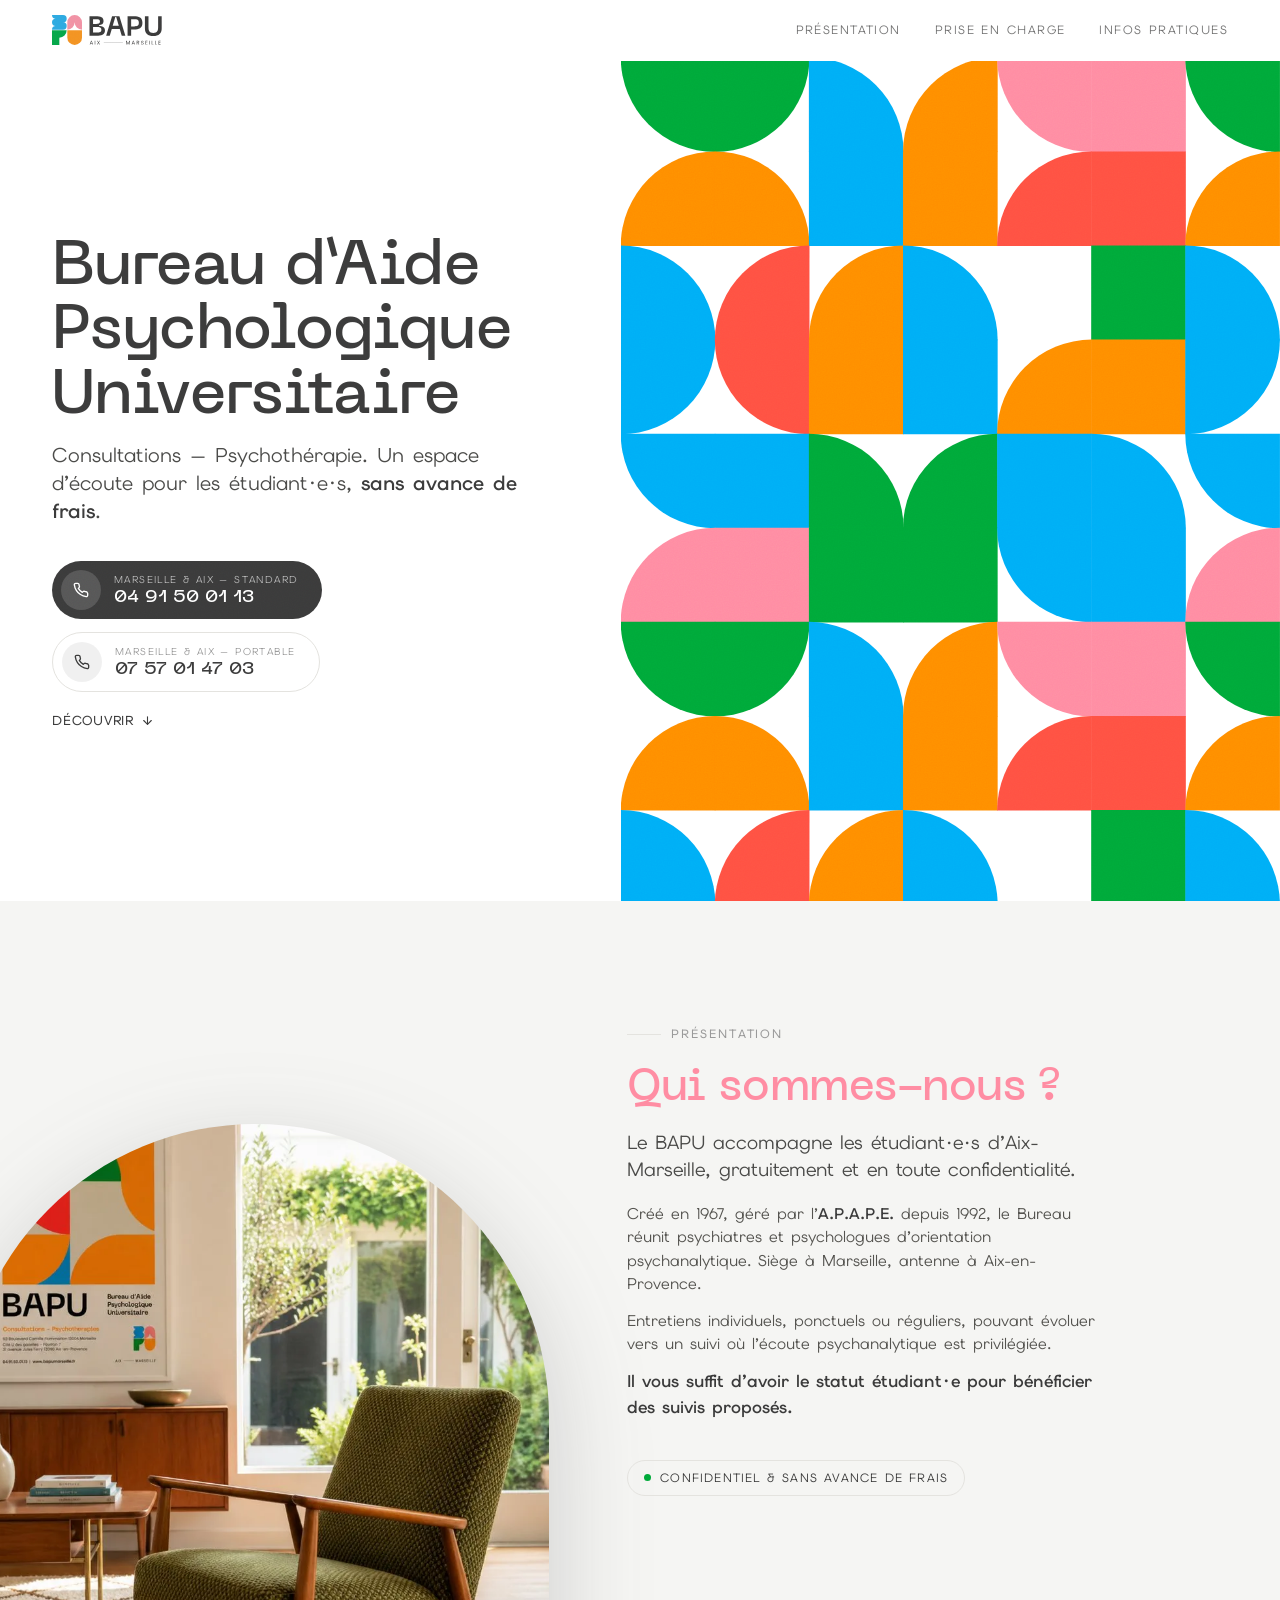
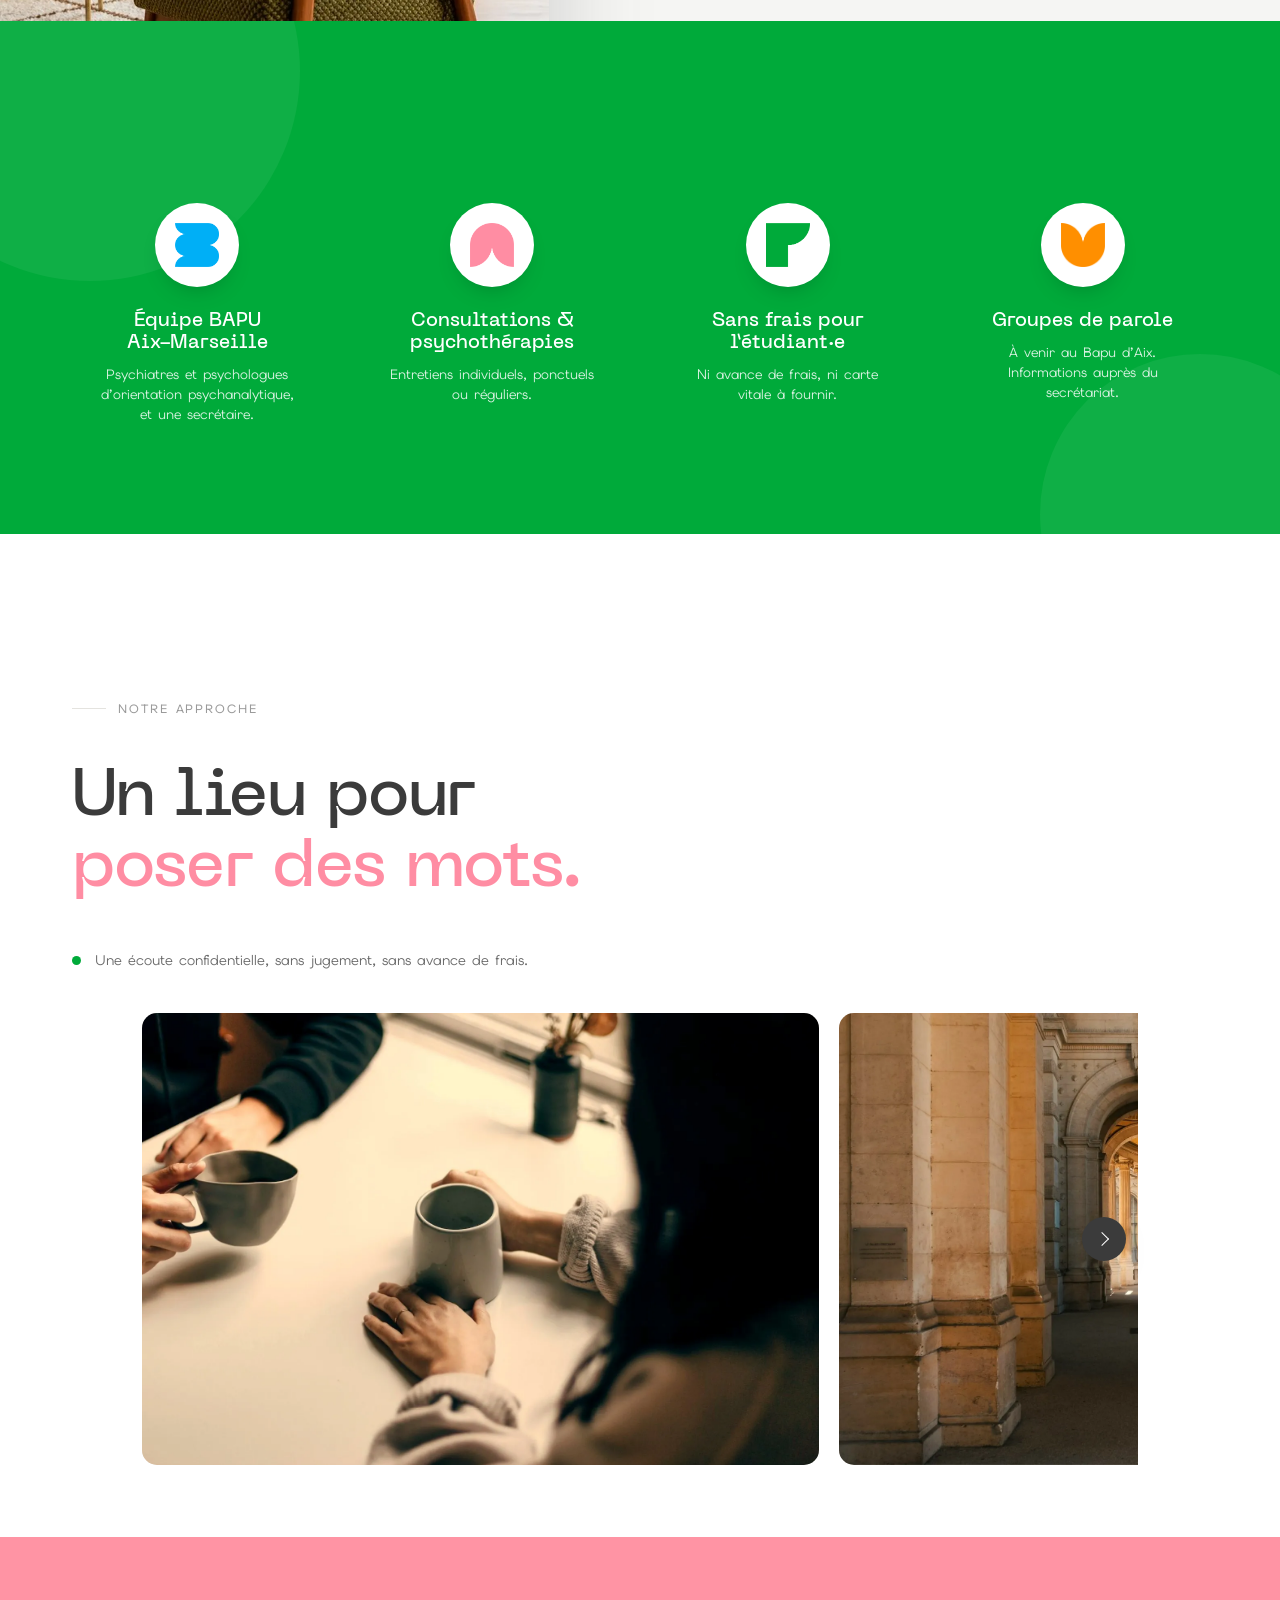
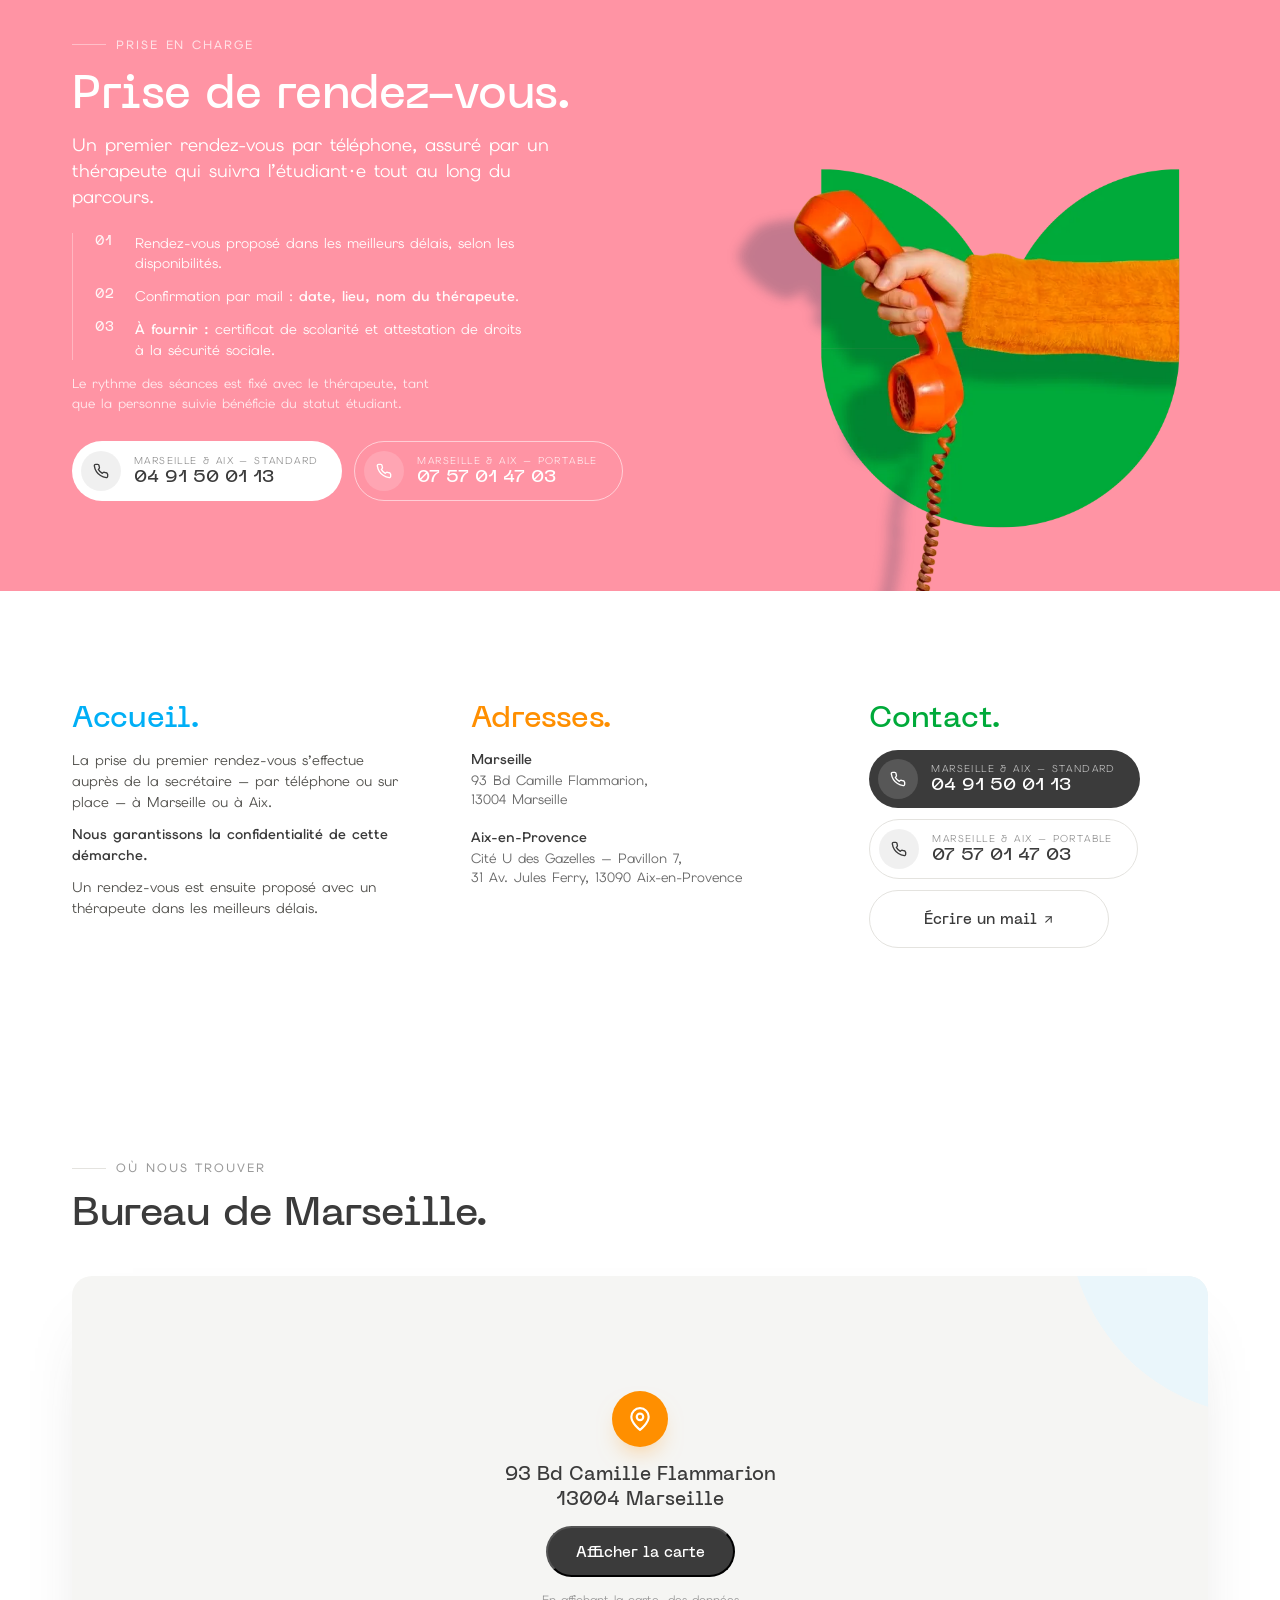
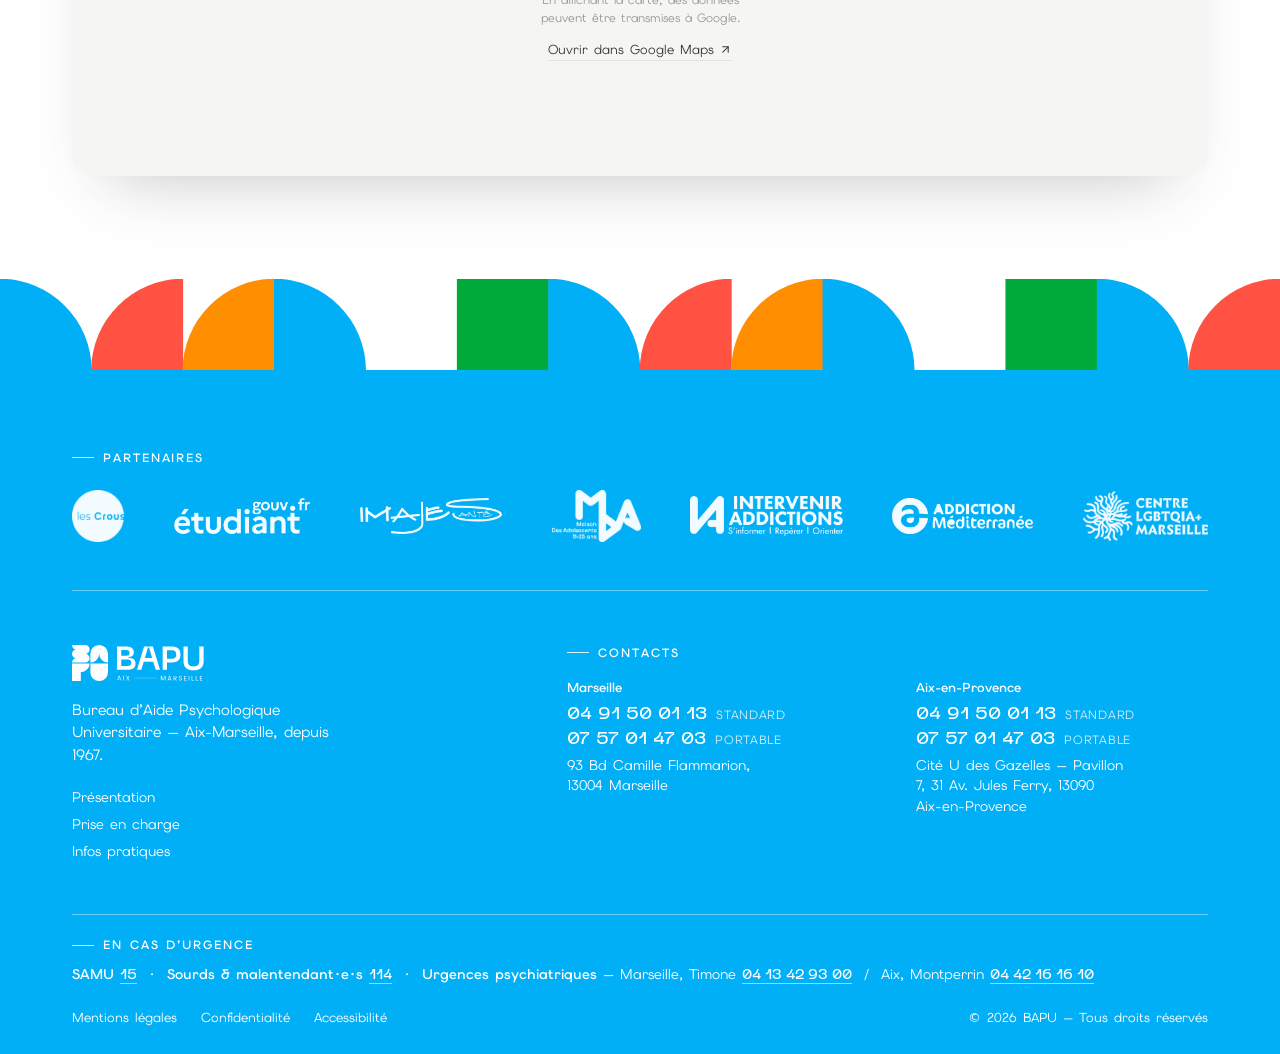
==== commit d7fbfbff: "feat(contact): standard + portable communs aux 2 sites (boutons, footer, admin) Demande cliente (M-C" ====
--- a/index.html
+++ b/index.html
@@ -25,8 +25,8 @@
   </ul>
   <div class="mnav-appel">
    <p class="mnav-label">Prendre rendez-vous</p>
-   <a class="cta callA inv cms-tellink-marseille" href="tel:+33491500113"><span class="pas"><svg viewBox="0 0 24 24" fill="none" stroke="currentColor" stroke-width="2" stroke-linecap="round" stroke-linejoin="round"><path d="M22 16.9v3a2 2 0 0 1-2.2 2 19.8 19.8 0 0 1-8.6-3.1 19.5 19.5 0 0 1-6-6A19.8 19.8 0 0 1 2 4.2 2 2 0 0 1 4 2h3a2 2 0 0 1 2 1.7c.1.9.3 1.8.6 2.6a2 2 0 0 1-.5 2.1L8 9.6a16 16 0 0 0 6 6l1.2-1.2a2 2 0 0 1 2.1-.4c.8.3 1.7.5 2.6.6a2 2 0 0 1 1.7 2Z"/></svg></span><span class="t"><span class="lab">Marseille</span><span class="num cms-tel-marseille">04 91 50 01 13</span></span></a>
-   <a class="cta callA out cms-tellink-aix" href="tel:+33757014703"><span class="pas"><svg viewBox="0 0 24 24" fill="none" stroke="currentColor" stroke-width="2" stroke-linecap="round" stroke-linejoin="round"><path d="M22 16.9v3a2 2 0 0 1-2.2 2 19.8 19.8 0 0 1-8.6-3.1 19.5 19.5 0 0 1-6-6A19.8 19.8 0 0 1 2 4.2 2 2 0 0 1 4 2h3a2 2 0 0 1 2 1.7c.1.9.3 1.8.6 2.6a2 2 0 0 1-.5 2.1L8 9.6a16 16 0 0 0 6 6l1.2-1.2a2 2 0 0 1 2.1-.4c.8.3 1.7.5 2.6.6a2 2 0 0 1 1.7 2Z"/></svg></span><span class="t"><span class="lab">Aix — sur RDV</span><span class="num cms-tel-aix">07 57 01 47 03</span></span></a>
+   <a class="cta callA inv cms-tellink-standard" href="tel:+33491500113"><span class="pas"><svg viewBox="0 0 24 24" fill="none" stroke="currentColor" stroke-width="2" stroke-linecap="round" stroke-linejoin="round"><path d="M22 16.9v3a2 2 0 0 1-2.2 2 19.8 19.8 0 0 1-8.6-3.1 19.5 19.5 0 0 1-6-6A19.8 19.8 0 0 1 2 4.2 2 2 0 0 1 4 2h3a2 2 0 0 1 2 1.7c.1.9.3 1.8.6 2.6a2 2 0 0 1-.5 2.1L8 9.6a16 16 0 0 0 6 6l1.2-1.2a2 2 0 0 1 2.1-.4c.8.3 1.7.5 2.6.6a2 2 0 0 1 1.7 2Z"/></svg></span><span class="t"><span class="lab">Marseille &amp; Aix — Standard</span><span class="num cms-tel-standard">04 91 50 01 13</span></span></a>
+   <a class="cta callA out cms-tellink-portable" href="tel:+33757014703"><span class="pas"><svg viewBox="0 0 24 24" fill="none" stroke="currentColor" stroke-width="2" stroke-linecap="round" stroke-linejoin="round"><path d="M22 16.9v3a2 2 0 0 1-2.2 2 19.8 19.8 0 0 1-8.6-3.1 19.5 19.5 0 0 1-6-6A19.8 19.8 0 0 1 2 4.2 2 2 0 0 1 4 2h3a2 2 0 0 1 2 1.7c.1.9.3 1.8.6 2.6a2 2 0 0 1-.5 2.1L8 9.6a16 16 0 0 0 6 6l1.2-1.2a2 2 0 0 1 2.1-.4c.8.3 1.7.5 2.6.6a2 2 0 0 1 1.7 2Z"/></svg></span><span class="t"><span class="lab">Marseille &amp; Aix — Portable</span><span class="num cms-tel-portable">07 57 01 47 03</span></span></a>
   </div>
   <a class="mnav-urg" href="#urgences">Une urgence ? Voir les numéros utiles</a>
  </div>
@@ -36,8 +36,8 @@
   <h1>Bureau d’Aide Psychologique Universitaire</h1>
   <p class="lead">Consultations — Psychothérapie. Un espace d’écoute pour les étudiant·e·s, <b>sans avance de frais</b>.</p>
   <div class="cta-row">
-   <a class="cta callA cms-tellink-marseille" href="tel:+33491500113"><span class="pas"><svg viewBox="0 0 24 24" fill="none" stroke="currentColor" stroke-width="2" stroke-linecap="round" stroke-linejoin="round"><path d="M22 16.9v3a2 2 0 0 1-2.2 2 19.8 19.8 0 0 1-8.6-3.1 19.5 19.5 0 0 1-6-6A19.8 19.8 0 0 1 2 4.2 2 2 0 0 1 4 2h3a2 2 0 0 1 2 1.7c.1.9.3 1.8.6 2.6a2 2 0 0 1-.5 2.1L8 9.6a16 16 0 0 0 6 6l1.2-1.2a2 2 0 0 1 2.1-.4c.8.3 1.7.5 2.6.6a2 2 0 0 1 1.7 2Z"/></svg></span><span class="t"><span class="lab">Marseille</span><span class="num cms-tel-marseille">04 91 50 01 13</span></span></a>
-   <a class="cta callA outd cms-tellink-aix" href="tel:+33757014703"><span class="pas"><svg viewBox="0 0 24 24" fill="none" stroke="currentColor" stroke-width="2" stroke-linecap="round" stroke-linejoin="round"><path d="M22 16.9v3a2 2 0 0 1-2.2 2 19.8 19.8 0 0 1-8.6-3.1 19.5 19.5 0 0 1-6-6A19.8 19.8 0 0 1 2 4.2 2 2 0 0 1 4 2h3a2 2 0 0 1 2 1.7c.1.9.3 1.8.6 2.6a2 2 0 0 1-.5 2.1L8 9.6a16 16 0 0 0 6 6l1.2-1.2a2 2 0 0 1 2.1-.4c.8.3 1.7.5 2.6.6a2 2 0 0 1 1.7 2Z"/></svg></span><span class="t"><span class="lab">Aix — sur RDV</span><span class="num cms-tel-aix">07 57 01 47 03</span></span></a>
+   <a class="cta callA cms-tellink-standard" href="tel:+33491500113"><span class="pas"><svg viewBox="0 0 24 24" fill="none" stroke="currentColor" stroke-width="2" stroke-linecap="round" stroke-linejoin="round"><path d="M22 16.9v3a2 2 0 0 1-2.2 2 19.8 19.8 0 0 1-8.6-3.1 19.5 19.5 0 0 1-6-6A19.8 19.8 0 0 1 2 4.2 2 2 0 0 1 4 2h3a2 2 0 0 1 2 1.7c.1.9.3 1.8.6 2.6a2 2 0 0 1-.5 2.1L8 9.6a16 16 0 0 0 6 6l1.2-1.2a2 2 0 0 1 2.1-.4c.8.3 1.7.5 2.6.6a2 2 0 0 1 1.7 2Z"/></svg></span><span class="t"><span class="lab">Marseille &amp; Aix — Standard</span><span class="num cms-tel-standard">04 91 50 01 13</span></span></a>
+   <a class="cta callA outd cms-tellink-portable" href="tel:+33757014703"><span class="pas"><svg viewBox="0 0 24 24" fill="none" stroke="currentColor" stroke-width="2" stroke-linecap="round" stroke-linejoin="round"><path d="M22 16.9v3a2 2 0 0 1-2.2 2 19.8 19.8 0 0 1-8.6-3.1 19.5 19.5 0 0 1-6-6A19.8 19.8 0 0 1 2 4.2 2 2 0 0 1 4 2h3a2 2 0 0 1 2 1.7c.1.9.3 1.8.6 2.6a2 2 0 0 1-.5 2.1L8 9.6a16 16 0 0 0 6 6l1.2-1.2a2 2 0 0 1 2.1-.4c.8.3 1.7.5 2.6.6a2 2 0 0 1 1.7 2Z"/></svg></span><span class="t"><span class="lab">Marseille &amp; Aix — Portable</span><span class="num cms-tel-portable">07 57 01 47 03</span></span></a>
   </div>
   <a class="lnk" href="#presentation" style="margin-top:20px">Découvrir<svg class="iarr" viewBox="0 0 24 24" fill="none" stroke="currentColor" stroke-width="2" stroke-linecap="round" stroke-linejoin="round"><line x1="12" y1="5" x2="12" y2="19"/><polyline points="19 12 12 19 5 12"/></svg></a>
  </div>
@@ -105,8 +105,8 @@
   </ul>
   <p class="fine">Le rythme des séances est fixé avec le thérapeute, tant que la personne suivie bénéficie du statut étudiant.</p>
   <div class="calls">
-   <a class="cta callA inv cms-tellink-marseille" href="tel:+33491500113"><span class="pas"><svg viewBox="0 0 24 24" fill="none" stroke="currentColor" stroke-width="2" stroke-linecap="round" stroke-linejoin="round"><path d="M22 16.9v3a2 2 0 0 1-2.2 2 19.8 19.8 0 0 1-8.6-3.1 19.5 19.5 0 0 1-6-6A19.8 19.8 0 0 1 2 4.2 2 2 0 0 1 4 2h3a2 2 0 0 1 2 1.7c.1.9.3 1.8.6 2.6a2 2 0 0 1-.5 2.1L8 9.6a16 16 0 0 0 6 6l1.2-1.2a2 2 0 0 1 2.1-.4c.8.3 1.7.5 2.6.6a2 2 0 0 1 1.7 2Z"/></svg></span><span class="t"><span class="lab">Marseille</span><span class="num cms-tel-marseille">04 91 50 01 13</span></span></a>
-   <a class="cta callA out cms-tellink-aix" href="tel:+33757014703"><span class="pas"><svg viewBox="0 0 24 24" fill="none" stroke="currentColor" stroke-width="2" stroke-linecap="round" stroke-linejoin="round"><path d="M22 16.9v3a2 2 0 0 1-2.2 2 19.8 19.8 0 0 1-8.6-3.1 19.5 19.5 0 0 1-6-6A19.8 19.8 0 0 1 2 4.2 2 2 0 0 1 4 2h3a2 2 0 0 1 2 1.7c.1.9.3 1.8.6 2.6a2 2 0 0 1-.5 2.1L8 9.6a16 16 0 0 0 6 6l1.2-1.2a2 2 0 0 1 2.1-.4c.8.3 1.7.5 2.6.6a2 2 0 0 1 1.7 2Z"/></svg></span><span class="t"><span class="lab">Aix — sur RDV</span><span class="num cms-tel-aix">07 57 01 47 03</span></span></a>
+   <a class="cta callA inv cms-tellink-standard" href="tel:+33491500113"><span class="pas"><svg viewBox="0 0 24 24" fill="none" stroke="currentColor" stroke-width="2" stroke-linecap="round" stroke-linejoin="round"><path d="M22 16.9v3a2 2 0 0 1-2.2 2 19.8 19.8 0 0 1-8.6-3.1 19.5 19.5 0 0 1-6-6A19.8 19.8 0 0 1 2 4.2 2 2 0 0 1 4 2h3a2 2 0 0 1 2 1.7c.1.9.3 1.8.6 2.6a2 2 0 0 1-.5 2.1L8 9.6a16 16 0 0 0 6 6l1.2-1.2a2 2 0 0 1 2.1-.4c.8.3 1.7.5 2.6.6a2 2 0 0 1 1.7 2Z"/></svg></span><span class="t"><span class="lab">Marseille &amp; Aix — Standard</span><span class="num cms-tel-standard">04 91 50 01 13</span></span></a>
+   <a class="cta callA out cms-tellink-portable" href="tel:+33757014703"><span class="pas"><svg viewBox="0 0 24 24" fill="none" stroke="currentColor" stroke-width="2" stroke-linecap="round" stroke-linejoin="round"><path d="M22 16.9v3a2 2 0 0 1-2.2 2 19.8 19.8 0 0 1-8.6-3.1 19.5 19.5 0 0 1-6-6A19.8 19.8 0 0 1 2 4.2 2 2 0 0 1 4 2h3a2 2 0 0 1 2 1.7c.1.9.3 1.8.6 2.6a2 2 0 0 1-.5 2.1L8 9.6a16 16 0 0 0 6 6l1.2-1.2a2 2 0 0 1 2.1-.4c.8.3 1.7.5 2.6.6a2 2 0 0 1 1.7 2Z"/></svg></span><span class="t"><span class="lab">Marseille &amp; Aix — Portable</span><span class="num cms-tel-portable">07 57 01 47 03</span></span></a>
   </div>
  </div>
  <div class="rdv-visual">
@@ -117,7 +117,7 @@
 <section class="infos" id="infos"><div class="wrap"><div class="icols">
  <div class="c1" id="cms-texte-accueil"><h3>Accueil.</h3><p>La prise du premier rendez-vous s’effectue auprès de la secrétaire — par téléphone ou sur place — à Marseille ou à Aix.</p><p><strong>Nous garantissons la confidentialité de cette démarche.</strong></p><p>Un rendez-vous est ensuite proposé avec un thérapeute dans les meilleurs délais.</p></div>
  <div class="c2"><h3>Adresses.</h3><div class="addr"><div class="t">Marseille</div><div class="d cms-adr-marseille">93 Bd Camille Flammarion,<br>13004 Marseille</div></div><div class="addr"><div class="t">Aix-en-Provence</div><div class="d cms-adr-aix">Cité U des Gazelles — Pavillon 7,<br>31 Av. Jules Ferry, 13090 Aix-en-Provence</div></div></div>
- <div class="c3"><h3>Contact.</h3><div class="contact-btns"><a class="cta callA cms-tellink-marseille" href="tel:+33491500113"><span class="pas"><svg viewBox="0 0 24 24" fill="none" stroke="currentColor" stroke-width="2" stroke-linecap="round" stroke-linejoin="round"><path d="M22 16.9v3a2 2 0 0 1-2.2 2 19.8 19.8 0 0 1-8.6-3.1 19.5 19.5 0 0 1-6-6A19.8 19.8 0 0 1 2 4.2 2 2 0 0 1 4 2h3a2 2 0 0 1 2 1.7c.1.9.3 1.8.6 2.6a2 2 0 0 1-.5 2.1L8 9.6a16 16 0 0 0 6 6l1.2-1.2a2 2 0 0 1 2.1-.4c.8.3 1.7.5 2.6.6a2 2 0 0 1 1.7 2Z"/></svg></span><span class="t"><span class="lab">Marseille</span><span class="num cms-tel-marseille">04 91 50 01 13</span></span></a><a class="cta sec2" href="mailto:contact@bapu-marseille.fr" style="justify-content:center"><span class="fill"></span><span>Écrire un mail <svg class="iarr" viewBox="0 0 24 24" fill="none" stroke="currentColor" stroke-width="2" stroke-linecap="round" stroke-linejoin="round"><line x1="7" y1="17" x2="17" y2="7"/><polyline points="7 7 17 7 17 17"/></svg></span></a></div></div>
+ <div class="c3"><h3>Contact.</h3><div class="contact-btns"><a class="cta callA cms-tellink-standard" href="tel:+33491500113"><span class="pas"><svg viewBox="0 0 24 24" fill="none" stroke="currentColor" stroke-width="2" stroke-linecap="round" stroke-linejoin="round"><path d="M22 16.9v3a2 2 0 0 1-2.2 2 19.8 19.8 0 0 1-8.6-3.1 19.5 19.5 0 0 1-6-6A19.8 19.8 0 0 1 2 4.2 2 2 0 0 1 4 2h3a2 2 0 0 1 2 1.7c.1.9.3 1.8.6 2.6a2 2 0 0 1-.5 2.1L8 9.6a16 16 0 0 0 6 6l1.2-1.2a2 2 0 0 1 2.1-.4c.8.3 1.7.5 2.6.6a2 2 0 0 1 1.7 2Z"/></svg></span><span class="t"><span class="lab">Marseille &amp; Aix — Standard</span><span class="num cms-tel-standard">04 91 50 01 13</span></span></a><a class="cta callA outd cms-tellink-portable" href="tel:+33757014703"><span class="pas"><svg viewBox="0 0 24 24" fill="none" stroke="currentColor" stroke-width="2" stroke-linecap="round" stroke-linejoin="round"><path d="M22 16.9v3a2 2 0 0 1-2.2 2 19.8 19.8 0 0 1-8.6-3.1 19.5 19.5 0 0 1-6-6A19.8 19.8 0 0 1 2 4.2 2 2 0 0 1 4 2h3a2 2 0 0 1 2 1.7c.1.9.3 1.8.6 2.6a2 2 0 0 1-.5 2.1L8 9.6a16 16 0 0 0 6 6l1.2-1.2a2 2 0 0 1 2.1-.4c.8.3 1.7.5 2.6.6a2 2 0 0 1 1.7 2Z"/></svg></span><span class="t"><span class="lab">Marseille &amp; Aix — Portable</span><span class="num cms-tel-portable">07 57 01 47 03</span></span></a><a class="cta sec2" href="mailto:contact@bapu-marseille.fr" style="justify-content:center"><span class="fill"></span><span>Écrire un mail <svg class="iarr" viewBox="0 0 24 24" fill="none" stroke="currentColor" stroke-width="2" stroke-linecap="round" stroke-linejoin="round"><line x1="7" y1="17" x2="17" y2="7"/><polyline points="7 7 17 7 17 17"/></svg></span></a></div></div>
 </div></div></section>
 
 <section class="mapsec"><div class="wrap"><div class="overline">Où nous trouver</div><h2>Bureau de Marseille.</h2><div class="mapwrap"><div class="map-ph" id="mapPh">
@@ -162,7 +162,8 @@
     <div class="flabel">Contacts</div>
     <div class="fcontact">
      <div class="fplace">Marseille</div>
-     <a class="ftel cms-tel-marseille cms-tellink-marseille" href="tel:+33491500113">04 91 50 01 13</a>
+     <div class="fnum"><a class="ftel cms-tel-standard cms-tellink-standard" href="tel:+33491500113">04 91 50 01 13</a><span class="ftype">Standard</span></div>
+     <div class="fnum"><a class="ftel cms-tel-portable cms-tellink-portable" href="tel:+33757014703">07 57 01 47 03</a><span class="ftype">Portable</span></div>
      <p class="faddr cms-adrl-marseille"><span class="adr-l">93 Bd Camille Flammarion,</span> <span class="adr-l">13004 Marseille</span></p>
     </div>
    </div>
@@ -170,7 +171,8 @@
     <div class="flabel flabel-ghost" aria-hidden="true">Contacts</div>
     <div class="fcontact">
      <div class="fplace">Aix-en-Provence</div>
-     <a class="ftel cms-tel-aix cms-tellink-aix" href="tel:+33757014703">07 57 01 47 03</a>
+     <div class="fnum"><a class="ftel cms-tel-standard cms-tellink-standard" href="tel:+33491500113">04 91 50 01 13</a><span class="ftype">Standard</span></div>
+     <div class="fnum"><a class="ftel cms-tel-portable cms-tellink-portable" href="tel:+33757014703">07 57 01 47 03</a><span class="ftype">Portable</span></div>
      <p class="faddr cms-adrl-aix"><span class="adr-l">Cité U des Gazelles — Pavillon 7,</span> <span class="adr-l">31 Av. Jules Ferry, 13090 Aix-en-Provence</span></p>
     </div>
    </div>
--- a/css/styles.css
+++ b/css/styles.css
@@ -205,6 +205,7 @@
 .fcontact{margin-bottom:20px}
 .fplace{font-size:13px;font-weight:600;color:#fff;margin-bottom:5px}
 .ftel{font-family:"NM";font-weight:500;font-size:18px;color:#fff;display:inline-block;margin-bottom:6px}
+.fnum{display:flex;align-items:baseline;gap:9px;margin-bottom:2px}.fnum .ftel{margin-bottom:0}.ftype{font-size:12px;letter-spacing:.06em;text-transform:uppercase;color:rgba(255,255,255,.8)}.fnum:last-of-type{margin-bottom:6px}
 .faddr{font-size:14px;line-height:1.45;color:#fff;max-width:26ch}
 .fpartners{list-style:none;display:flex;flex-direction:column;gap:10px}
 .fpartners li{font-size:15px;font-weight:500;color:#fff}
